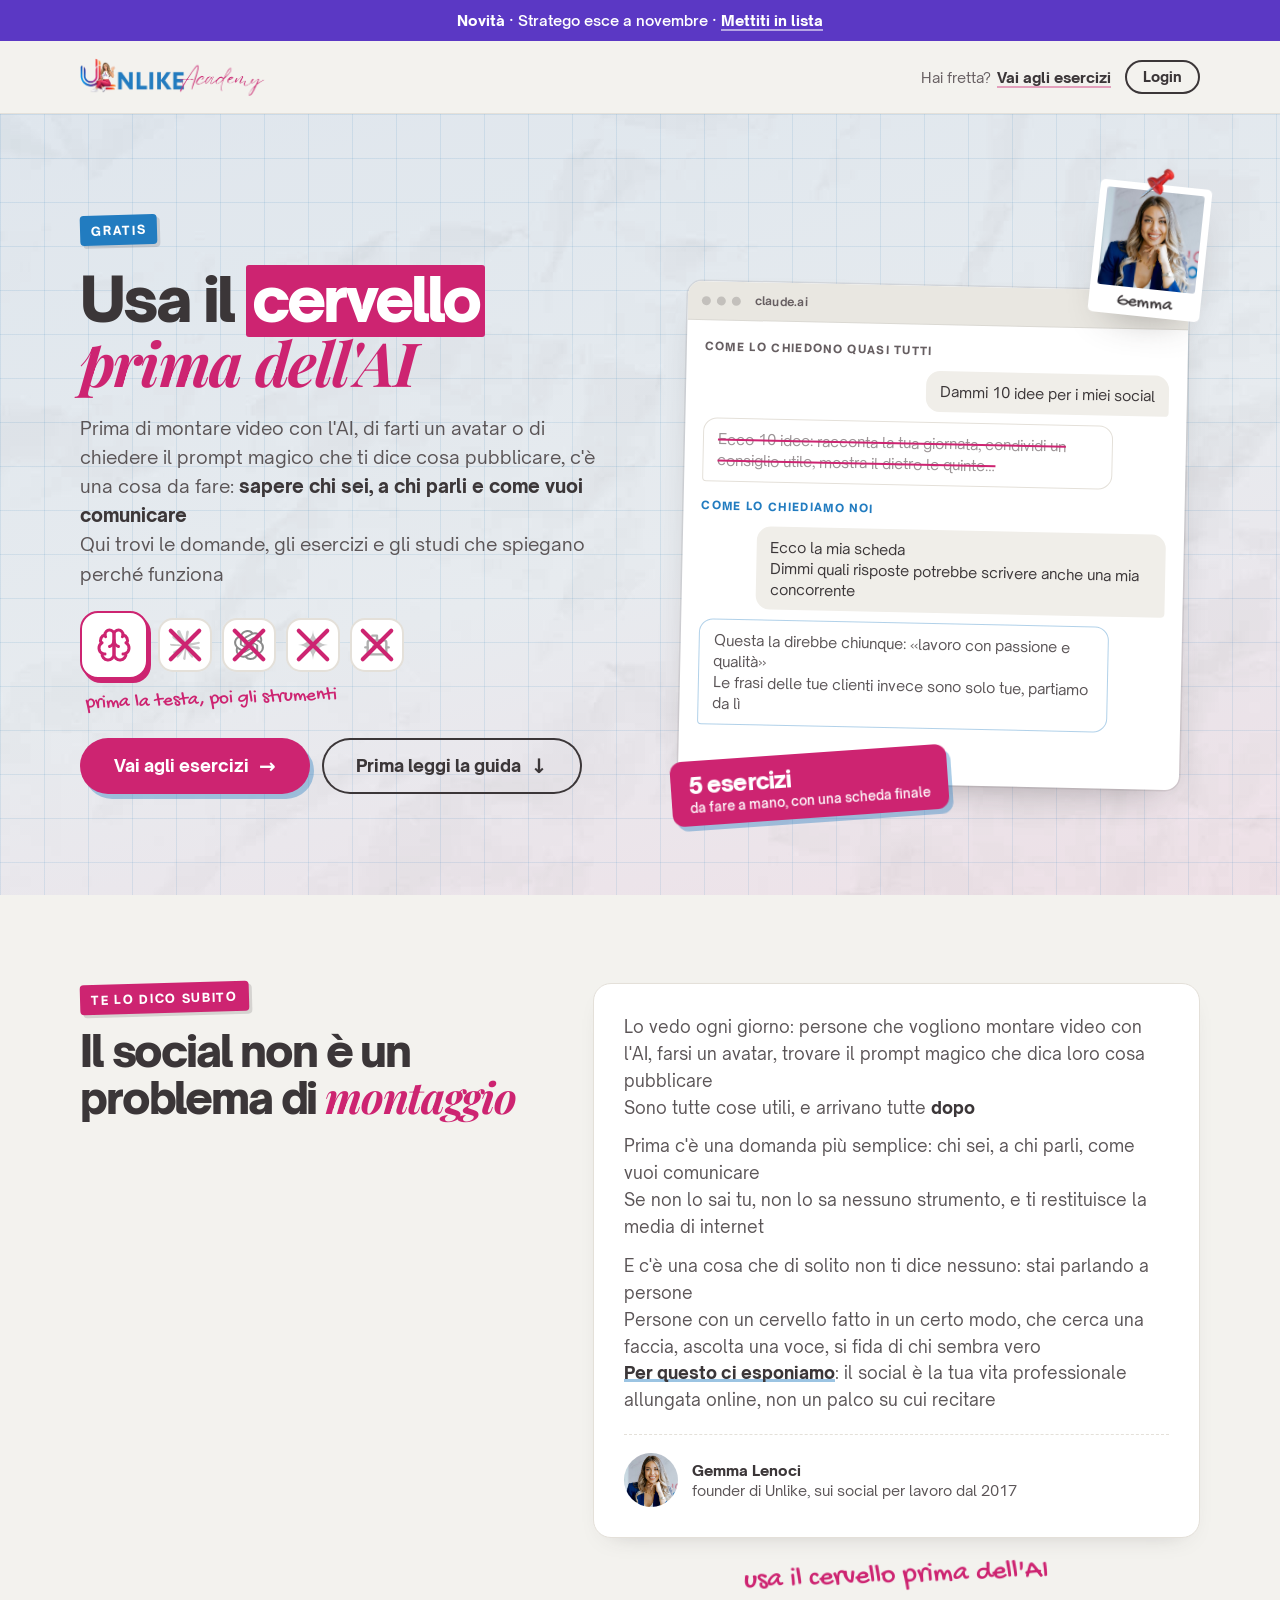
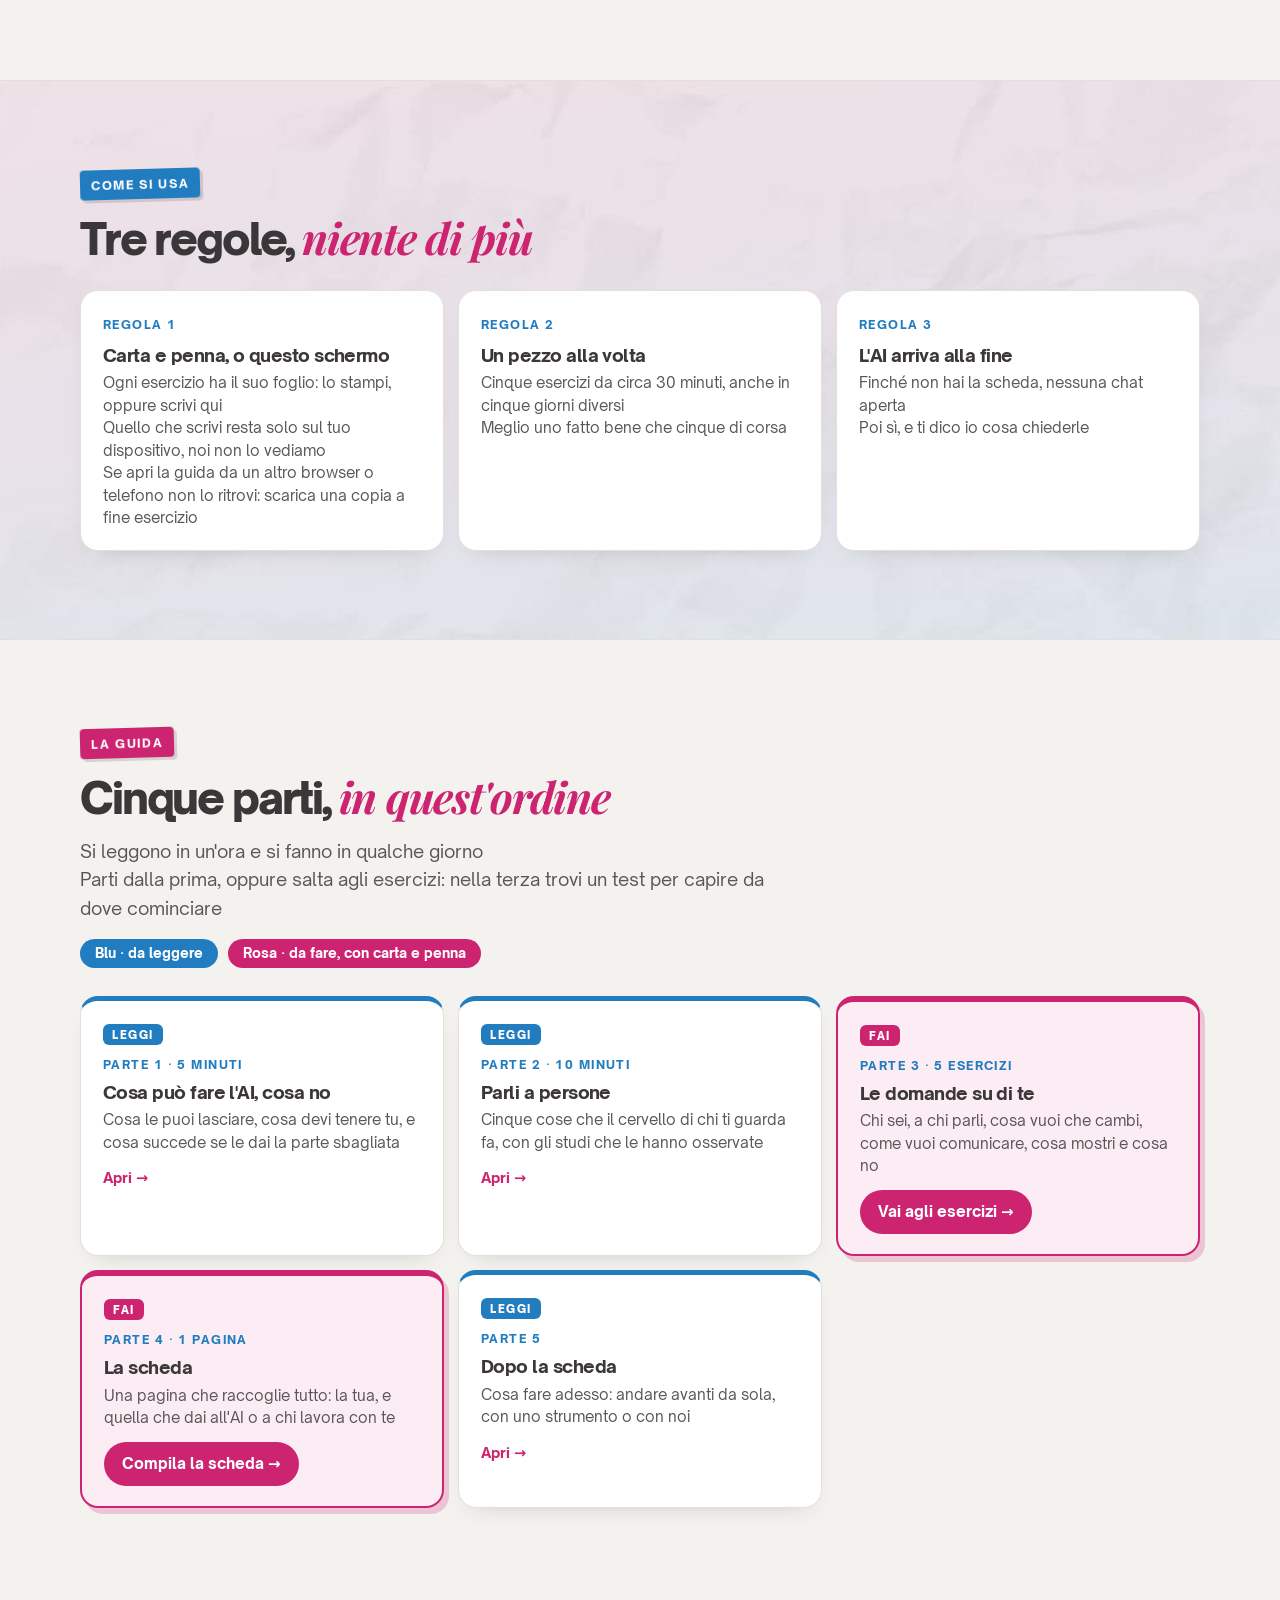
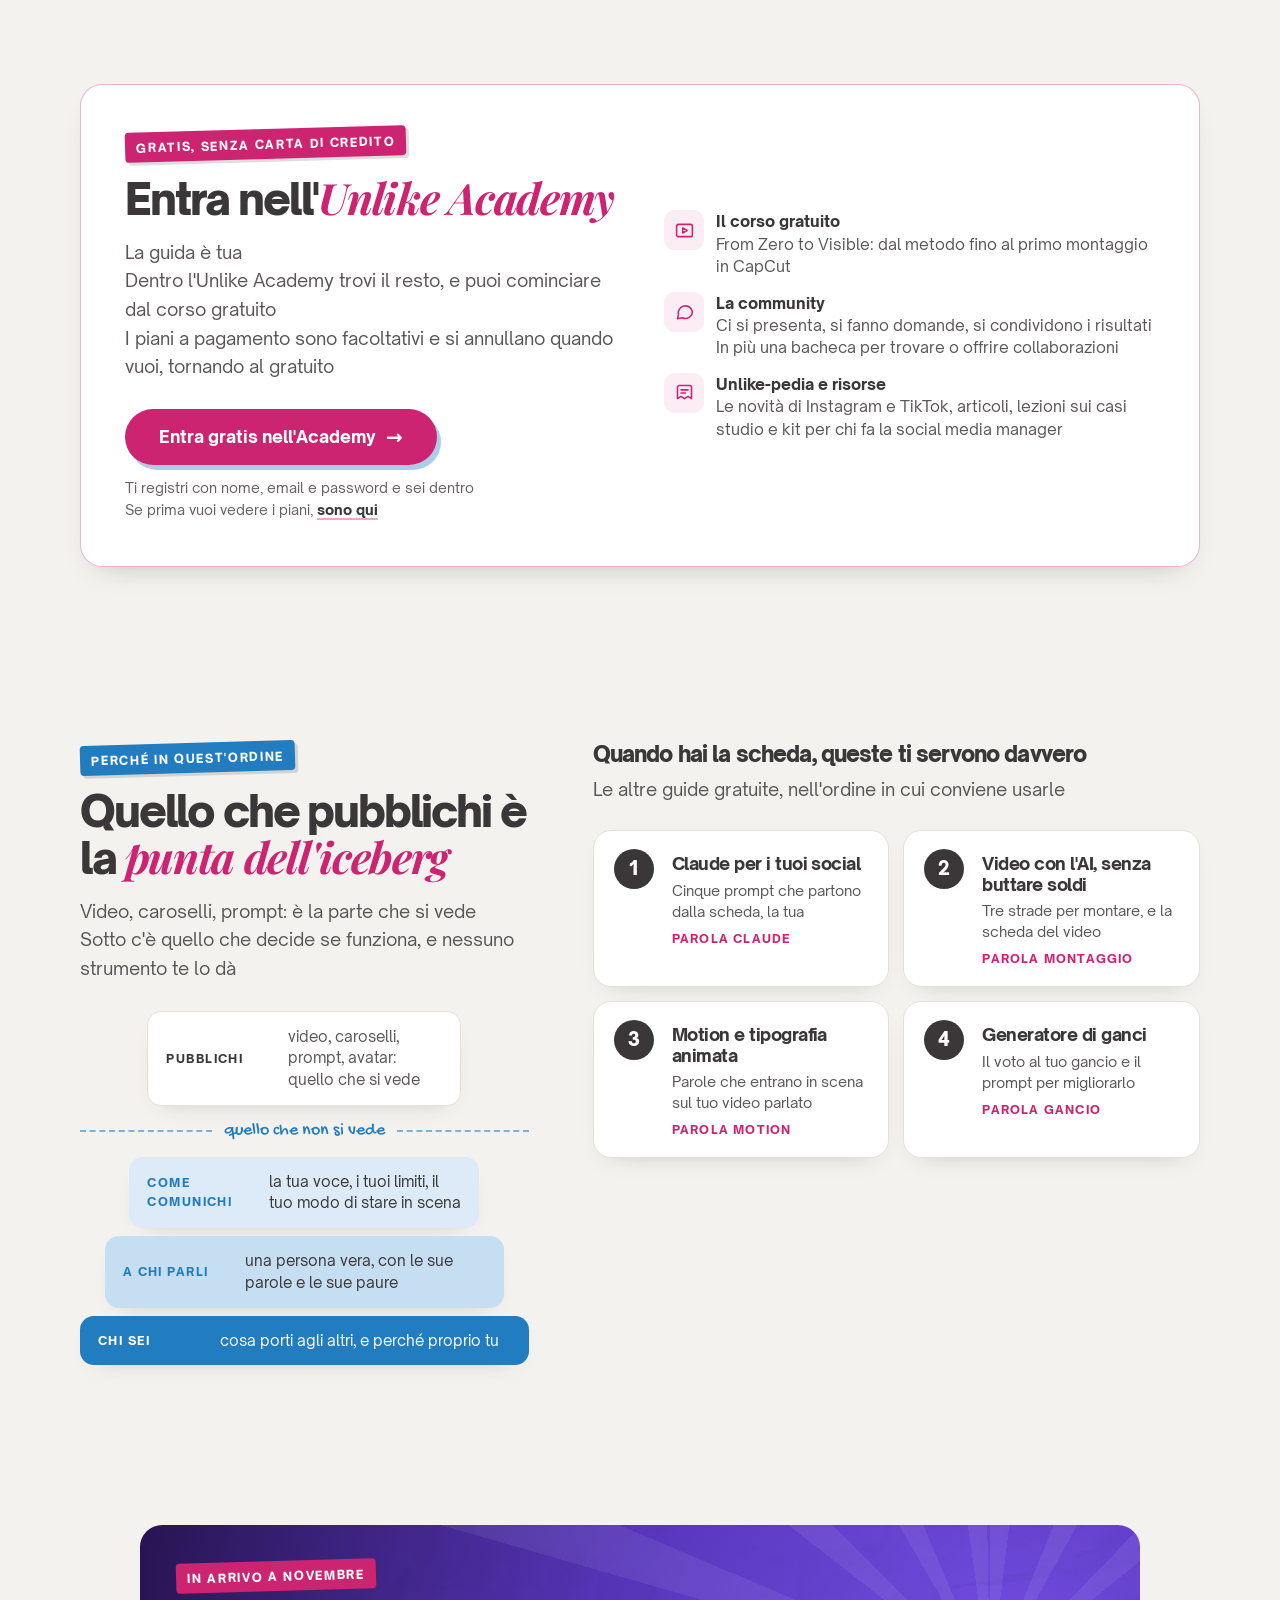
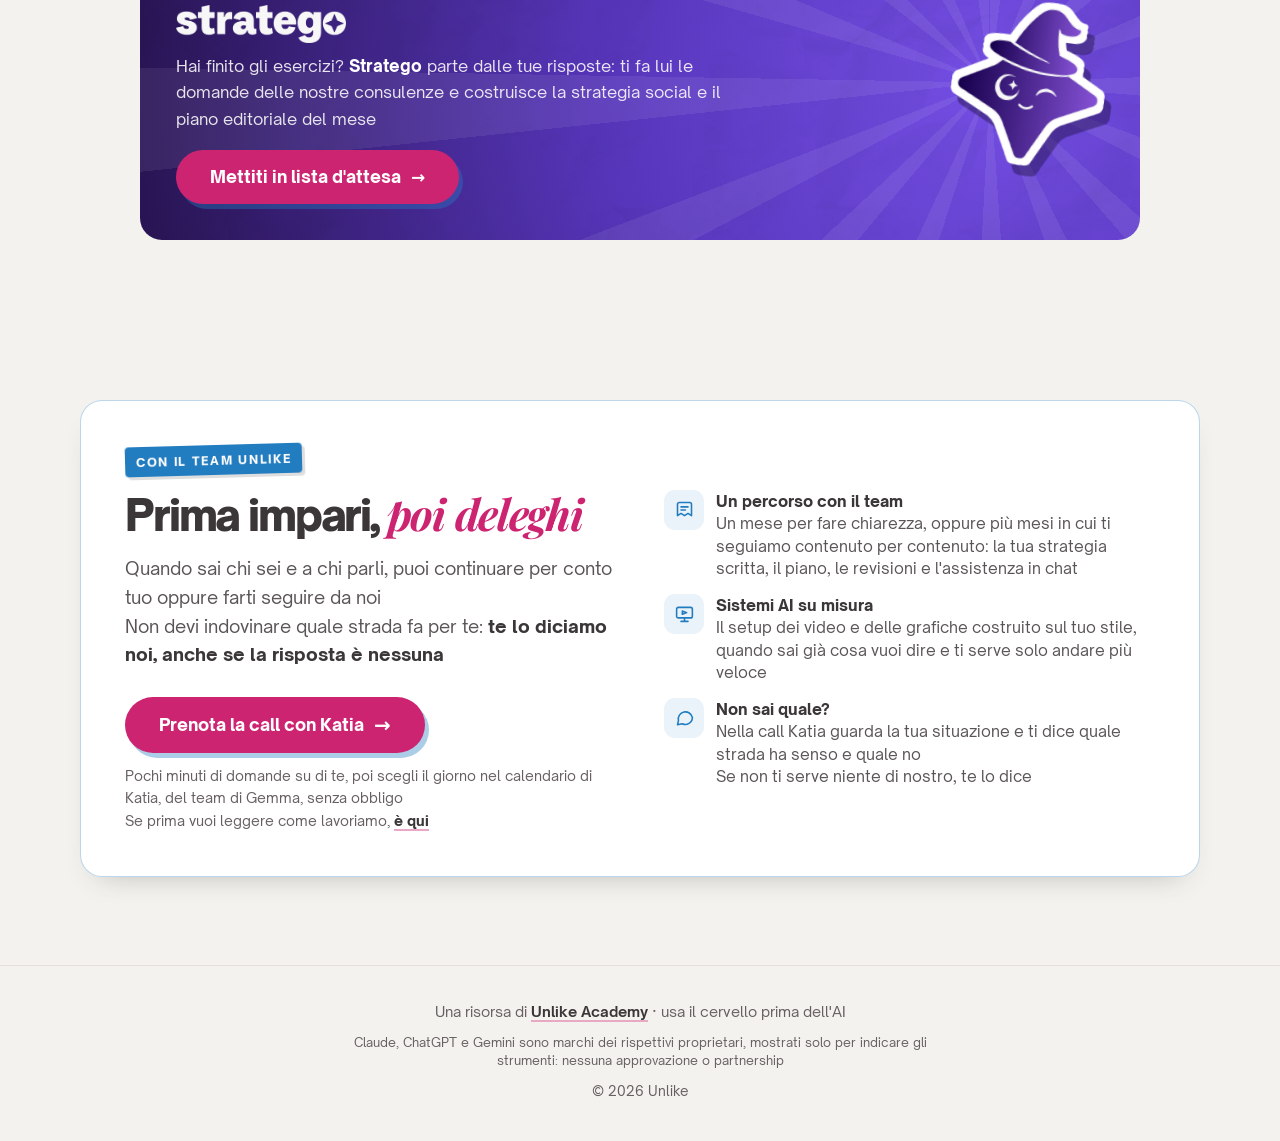
==== index.html @ 0f97f3ba "Avviso ben visibile: quello che scrivi resta solo sul dispositivo, scarica una copia a fine esercizi" ====
<!doctype html>
<html lang="it">
<head>
<meta charset="utf-8">
<meta name="viewport" content="width=device-width, initial-scale=1">
<title>Usa il cervello prima dell'AI · Unlike Academy</title>
<meta name="description" content="Prima di montare video con l'AI o chiedere un prompt magico, chiediti chi sei, a chi parli e come vuoi comunicare. Domande, esercizi e studi veri, gratis, da Gemma Lenoci e Unlike Academy">
<link rel="canonical" href="https://cervello.unlikeacademy.it/">
<meta property="og:title" content="Usa il cervello prima dell'AI">
<meta property="og:description" content="Cosa può fare l'AI e cosa no, perché parli a persone, cinque esercizi su di te e una scheda da dare a qualsiasi strumento">
<meta property="og:type" content="website">
<meta property="og:url" content="https://cervello.unlikeacademy.it/">
<meta property="og:image" content="https://cervello.unlikeacademy.it/assets/img/og-cervello.jpg">
<meta property="og:locale" content="it_IT">
<meta name="twitter:card" content="summary_large_image">
<link rel="icon" href="assets/logo/favicon.png">
<link rel="apple-touch-icon" href="assets/logo/apple-touch-icon.png">
<link rel="preload" href="assets/fonts/open-sauce-sans-900.woff2" as="font" type="font/woff2" crossorigin>
<link rel="stylesheet" href="assets/stile.css?v=2">
<link rel="stylesheet" href="assets/cervello.css?v=2">
</head>
<body>
<a class="vai-es" href="domande.html">Vai agli esercizi <span>&rarr;</span></a>
<a class="strip" href="#stratego"><b>Novità</b> · Stratego esce a novembre · <u>Mettiti in lista</u></a>

<header class="wrap hd">
  <img src="assets/logo/logo.webp" alt="Unlike Academy" width="768" height="158">
  <div class="dx"><a class="acc" href="domande.html"><span>Hai fretta?</span> <b>Vai agli esercizi</b></a><a class="login" href="https://club.unlikeacademy.it/sign_in" target="_blank" rel="noopener">Login</a></div>
</header>

<main>
<section class="hero">
  <div class="wrap due">
    <div>
      <span class="eyebrow">Gratis</span>
      <h1>Usa il <mark>cervello</mark> <em>prima dell'AI</em></h1>
      <p class="sub">Prima di montare video con l'AI, di farti un avatar o di chiedere il prompt magico che ti dice cosa pubblicare, c'è una cosa da fare: <b>sapere chi sei, a chi parli e come vuoi comunicare</b><br>Qui trovi le domande, gli esercizi e gli studi che spiegano perché funziona</p>
      <!-- kit --><div class="kit"><span class="kt grande"><svg class="ic" viewBox="0 0 24 24" fill="none" stroke="currentColor" stroke-width="2" stroke-linecap="round" stroke-linejoin="round" aria-hidden="true">
  <path d="M12 5a3 3 0 1 0-5.997.125 4 4 0 0 0-2.526 5.77 4 4 0 0 0 .556 6.588A4 4 0 1 0 12 18Z" />
  <path d="M12 5a3 3 0 1 1 5.997.125 4 4 0 0 1 2.526 5.77 4 4 0 0 1-.556 6.588A4 4 0 1 1 12 18Z" />
  <path d="M15 13a4.5 4.5 0 0 1-3-4 4.5 4.5 0 0 1-3 4" />
  <path d="M17.599 6.5a3 3 0 0 0 .399-1.375" />
  <path d="M6.003 5.125A3 3 0 0 0 6.401 6.5" />
  <path d="M3.477 10.896a4 4 0 0 1 .585-.396" />
  <path d="M19.938 10.5a4 4 0 0 1 .585.396" />
  <path d="M6 18a4 4 0 0 1-1.967-.516" />
  <path d="M19.967 17.484A4 4 0 0 1 18 18" />
</svg></span><span class="kt barrato"><img src="assets/loghi/claude.svg" alt="Claude" width="30" height="30"><svg class="x" viewBox="0 0 24 24" fill="none" stroke="currentColor" stroke-width="2.6" stroke-linecap="round" aria-hidden="true"><path d="M3 3L21 21M21 3L3 21"/></svg></span><span class="kt barrato"><img src="assets/loghi/chatgpt.svg" alt="ChatGPT" width="30" height="30"><svg class="x" viewBox="0 0 24 24" fill="none" stroke="currentColor" stroke-width="2.6" stroke-linecap="round" aria-hidden="true"><path d="M3 3L21 21M21 3L3 21"/></svg></span><span class="kt barrato"><img src="assets/loghi/gemini.svg" alt="Gemini" width="30" height="30"><svg class="x" viewBox="0 0 24 24" fill="none" stroke="currentColor" stroke-width="2.6" stroke-linecap="round" aria-hidden="true"><path d="M3 3L21 21M21 3L3 21"/></svg></span><span class="kt barrato"><svg class="ic" viewBox="0 0 24 24" fill="none" stroke="currentColor" stroke-width="2" stroke-linecap="round" stroke-linejoin="round" aria-hidden="true">
  <path d="M12 8V4H8" />
  <rect width="16" height="12" x="4" y="8" rx="2" />
  <path d="M2 14h2" />
  <path d="M20 14h2" />
  <path d="M15 13v2" />
  <path d="M9 13v2" />
</svg><svg class="x" viewBox="0 0 24 24" fill="none" stroke="currentColor" stroke-width="2.6" stroke-linecap="round" aria-hidden="true"><path d="M3 3L21 21M21 3L3 21"/></svg></span><span class="cap">prima la testa, poi gli strumenti</span></div><div class="btns">
        <a class="btn" href="domande.html">Vai agli esercizi <span class="ar">&rarr;</span></a>
        <a class="btn btn-linea" href="#parti">Prima leggi la guida <span class="ar">&darr;</span></a>
      </div>
    </div>
    <div class="visual">
      <figure class="polaroid"><img src="assets/img/gemma-polaroid.jpg" alt="Gemma Lenoci" width="390" height="520"><span>Gemma</span></figure>
      <div class="frame" aria-hidden="true">
        <div class="bar"><i></i><i></i><i></i><span>claude.ai</span></div>
        <div class="chat">
          <span class="lbl">Come lo chiedono quasi tutti</span>
          <div class="msg tu">Dammi 10 idee per i miei social</div>
          <div class="msg ai no">Ecco 10 idee: racconta la tua giornata, condividi un consiglio utile, mostra il dietro le quinte…</div>
          <span class="lbl si">Come lo chiediamo noi</span>
          <div class="msg tu">Ecco la mia scheda<br>Dimmi quali risposte potrebbe scrivere anche una mia concorrente</div>
          <div class="msg ai ok">Questa la direbbe chiunque: «lavoro con passione e qualità»<br>Le frasi delle tue clienti invece sono solo tue, partiamo da lì</div>
        </div>
      </div>
      <div class="sticker"><b>5 esercizi</b><small>da fare a mano, con una scheda finale</small></div>
    </div>
  </div>
</section>

<section class="sec">
  <div class="wrap split">
    <div class="sticky">
      <span class="eyebrow rosa">Te lo dico subito</span>
      <h2 class="sh">Il social non è un problema di <em>montaggio</em></h2>
    </div>
    <div>
      <div class="punto">
        <p>Lo vedo ogni giorno: persone che vogliono montare video con l'AI, farsi un avatar, trovare il prompt magico che dica loro cosa pubblicare<br>Sono tutte cose utili, e arrivano tutte <b>dopo</b></p>
        <p>Prima c'è una domanda più semplice: chi sei, a chi parli, come vuoi comunicare<br>Se non lo sai tu, non lo sa nessuno strumento, e ti restituisce la media di internet</p>
        <p>E c'è una cosa che di solito non ti dice nessuno: stai parlando a persone<br>Persone con un cervello fatto in un certo modo, che cerca una faccia, ascolta una voce, si fida di chi sembra vero<br><span class="s">Per questo ci esponiamo</span>: il social è la tua vita professionale allungata online, non un palco su cui recitare</p>
        <div class="firma"><img src="assets/img/gemma-polaroid.jpg" alt="" width="390" height="520"><span><b>Gemma Lenoci</b>founder di Unlike, sui social per lavoro dal 2017</span></div>
      </div>
      <p class="sotto"><span class="mano">usa il cervello prima dell'AI</span></p>
    </div>
  </div>
</section>

<section class="sec fascia">
  <div class="wrap">
    <span class="eyebrow">Come si usa</span>
    <h2 class="sh">Tre regole, <em>niente di più</em></h2>
    <div class="parts tre">
      <div class="part"><span class="no">Regola 1</span><h3>Carta e penna, o questo schermo</h3><p>Ogni esercizio ha il suo foglio: lo stampi, oppure scrivi qui<br>Quello che scrivi resta solo sul tuo dispositivo, noi non lo vediamo<br>Se apri la guida da un altro browser o telefono non lo ritrovi: scarica una copia a fine esercizio</p></div>
      <div class="part"><span class="no">Regola 2</span><h3>Un pezzo alla volta</h3><p>Cinque esercizi da circa 30 minuti, anche in cinque giorni diversi<br>Meglio uno fatto bene che cinque di corsa</p></div>
      <div class="part"><span class="no">Regola 3</span><h3>L'AI arriva alla fine</h3><p>Finché non hai la scheda, nessuna chat aperta<br>Poi sì, e ti dico io cosa chiederle</p></div>
    </div>
  </div>
</section>

<section class="sec" id="parti">
  <div class="wrap">
    <span class="eyebrow rosa">La guida</span>
    <h2 class="sh">Cinque parti, <em>in quest'ordine</em></h2>
    <p class="lead">Si leggono in un'ora e si fanno in qualche giorno<br>Parti dalla prima, oppure salta agli esercizi: nella terza trovi un test per capire da dove cominciare</p>
    <p class="legenda"><span class="lg leggi">Blu · da leggere</span><span class="lg fai">Rosa · da fare, con carta e penna</span></p>
    <div class="parts tre">
      <a class="part leggi" href="ai.html" style="text-decoration:none"><span class="tipo leggi">Leggi</span><span class="no">Parte 1 · 5 minuti</span><h3>Cosa può fare l'AI, cosa no</h3><p>Cosa le puoi lasciare, cosa devi tenere tu, e cosa succede se le dai la parte sbagliata</p><span class="vai">Apri &rarr;</span></a>
      <a class="part leggi" href="persone.html" style="text-decoration:none"><span class="tipo leggi">Leggi</span><span class="no">Parte 2 · 10 minuti</span><h3>Parli a persone</h3><p>Cinque cose che il cervello di chi ti guarda fa, con gli studi che le hanno osservate</p><span class="vai">Apri &rarr;</span></a>
      <a class="part fai" href="domande.html" style="text-decoration:none"><span class="tipo fai">Fai</span><span class="no">Parte 3 · 5 esercizi</span><h3>Le domande su di te</h3><p>Chi sei, a chi parli, cosa vuoi che cambi, come vuoi comunicare, cosa mostri e cosa no</p><span class="vai">Vai agli esercizi &rarr;</span></a>
      <a class="part fai" href="scheda.html" style="text-decoration:none"><span class="tipo fai">Fai</span><span class="no">Parte 4 · 1 pagina</span><h3>La scheda</h3><p>Una pagina che raccoglie tutto: la tua, e quella che dai all'AI o a chi lavora con te</p><span class="vai">Compila la scheda &rarr;</span></a>
      <a class="part leggi" href="dopo.html" style="text-decoration:none"><span class="tipo leggi">Leggi</span><span class="no">Parte 5</span><h3>Dopo la scheda</h3><p>Cosa fare adesso: andare avanti da sola, con uno strumento o con noi</p><span class="vai">Apri &rarr;</span></a>
    </div>
  </div>
</section>

<section class="sec team academy">
  <div class="wrap">
    <div class="box">
      <div>
        <span class="eyebrow rosa">Gratis, senza carta di credito</span>
        <h2 class="sh">Entra nell'<em>Unlike Academy</em></h2>
        <p class="lead">La guida è tua<br>Dentro l'Unlike Academy trovi il resto, e puoi cominciare dal corso gratuito<br>I piani a pagamento sono facoltativi e si annullano quando vuoi, tornando al gratuito</p>
        <div class="btns"><a class="btn" href="https://entra.unlikeacademy.it/?utm_source=cervello&amp;utm_medium=home-academy&amp;utm_campaign=cervello" target="_blank" rel="noopener">Entra gratis nell'Academy <span class="ar">&rarr;</span></a></div>
        <p class="micro">Ti registri con nome, email e password e sei dentro<br>Se prima vuoi vedere i piani, <a href="https://academy.unlikeacademy.it/?utm_source=cervello&amp;utm_medium=home-academy&amp;utm_campaign=cervello" target="_blank" rel="noopener">sono qui</a></p>
      </div>
      <ul>
        <li><span class="ic"><svg viewBox="0 0 24 24"><rect x="3" y="5" width="18" height="14" rx="2"/><path d="M10 9.2l5 2.8-5 2.8z"/></svg></span><span><b>Il corso gratuito</b>From Zero to Visible: dal metodo fino al primo montaggio in CapCut</span></li>
        <li><span class="ic"><svg viewBox="0 0 24 24"><path d="M21 12a8 8 0 0 1-11.6 7.1L4 20.2l1.1-4.7A8 8 0 1 1 21 12z"/></svg></span><span><b>La community</b>Ci si presenta, si fanno domande, si condividono i risultati<br>In più una bacheca per trovare o offrire collaborazioni</span></li>
        <li><span class="ic"><svg viewBox="0 0 24 24"><path d="M4 19V6a2 2 0 0 1 2-2h12a2 2 0 0 1 2 2v13l-4-2.5L12 19l-4-2.5z"/><path d="M8 9h8M8 12.5h5"/></svg></span><span><b>Unlike-pedia e risorse</b>Le novità di Instagram e TikTok, articoli, lezioni sui casi studio e kit per chi fa la social media manager</span></li>
      </ul>
    </div>
  </div>
</section>


<section class="sec">
  <div class="wrap split">
    <div class="sticky">
      <span class="eyebrow">Perché in quest'ordine</span>
      <h2 class="sh">Quello che pubblichi è la <em>punta dell'iceberg</em></h2>
      <p class="lead">Video, caroselli, prompt: è la parte che si vede<br>Sotto c'è quello che decide se funziona, e nessuno strumento te lo dà</p>
      <ol class="iceberg">
        <li class="punta"><b>Pubblichi</b><span>video, caroselli, prompt, avatar: quello che si vede</span></li>
        <li class="acqua"><span>quello che non si vede</span></li>
        <li class="sotto1"><b>Come comunichi</b><span>la tua voce, i tuoi limiti, il tuo modo di stare in scena</span></li>
        <li class="sotto2"><b>A chi parli</b><span>una persona vera, con le sue parole e le sue paure</span></li>
        <li class="sotto3"><b>Chi sei</b><span>cosa porti agli altri, e perché proprio tu</span></li>
      </ol>
    </div>
    <div>
      <h3 class="sm" style="font-weight:900;font-size:1.35rem;letter-spacing:-.04em">Quando hai la scheda, queste ti servono davvero</h3>
      <p class="lead" style="margin-top:10px">Le altre guide gratuite, nell'ordine in cui conviene usarle</p>
      <ol class="guide">
        <li><a href="https://aigratis.unlikeacademy.it/?utm_source=cervello&amp;utm_medium=iceberg&amp;utm_campaign=cervello" target="_blank" rel="noopener"><span class="t"><b>Claude per i tuoi social</b><span>Cinque prompt che partono dalla scheda, la tua</span><small>parola CLAUDE</small></span></a></li>
        <li><a href="https://montaggio.unlikeacademy.it/?utm_source=cervello&amp;utm_medium=iceberg&amp;utm_campaign=cervello" target="_blank" rel="noopener"><span class="t"><b>Video con l'AI, senza buttare soldi</b><span>Tre strade per montare, e la scheda del video</span><small>parola MONTAGGIO</small></span></a></li>
        <li><a href="https://motion.unlikeacademy.it/?utm_source=cervello&amp;utm_medium=iceberg&amp;utm_campaign=cervello" target="_blank" rel="noopener"><span class="t"><b>Motion e tipografia animata</b><span>Parole che entrano in scena sul tuo video parlato</span><small>parola MOTION</small></span></a></li>
        <li><a href="https://ganci.unlikeacademy.it/?utm_source=cervello&amp;utm_medium=iceberg&amp;utm_campaign=cervello" target="_blank" rel="noopener"><span class="t"><b>Generatore di ganci</b><span>Il voto al tuo gancio e il prompt per migliorarlo</span><small>parola GANCIO</small></span></a></li>
      </ol>
    </div>
  </div>
</section>

<section id="stratego" class="int-sec"><div class="wrap stretta">
  <div class="stbanner">
    <div>
      <span class="eyebrow">In arrivo a novembre</span>
      <img class="wm" src="assets/stratego/stratego-wordmark-bianco.png" alt="Stratego" width="800" height="179">
      <p>Hai finito gli esercizi? <b>Stratego</b> parte dalle tue risposte: ti fa lui le domande delle nostre consulenze e costruisce la strategia social e il piano editoriale del mese</p>
      <a class="btn" href="https://stratego.social/?utm_source=cervello&amp;utm_medium=home&amp;utm_campaign=cervello" target="_blank" rel="noopener">Mettiti in lista d'attesa <span>&rarr;</span></a>
    </div>
    <img class="mago" src="assets/stratego/mascotte.png" alt="" width="390" height="420" loading="lazy">
  </div>
</div></section>

<section class="sec team">
  <div class="wrap">
    <div class="box">
      <div>
        <span class="eyebrow">Con il team Unlike</span>
        <h2 class="sh">Prima impari, <em>poi deleghi</em></h2>
        <p class="lead">Quando sai chi sei e a chi parli, puoi continuare per conto tuo oppure farti seguire da noi<br>Non devi indovinare quale strada fa per te: <b>te lo diciamo noi, anche se la risposta è nessuna</b></p>
        <div class="btns"><a class="btn" href="https://mentoring.unlikeacademy.it/?utm_source=cervello&amp;utm_medium=home-prenota&amp;utm_campaign=cervello#prenota" target="_blank" rel="noopener">Prenota la call con Katia <span class="ar">&rarr;</span></a></div>
        <p class="micro">Pochi minuti di domande su di te, poi scegli il giorno nel calendario di Katia, del team di Gemma, senza obbligo<br>Se prima vuoi leggere come lavoriamo, <a href="https://mentoring.unlikeacademy.it/?utm_source=cervello&amp;utm_medium=home&amp;utm_campaign=cervello" target="_blank" rel="noopener">è qui</a></p>
      </div>
      <ul>
        <li><span class="ic"><svg viewBox="0 0 24 24"><path d="M4 19V6a2 2 0 0 1 2-2h12a2 2 0 0 1 2 2v13l-4-2.5L12 19l-4-2.5z"/><path d="M8 9h8M8 12.5h5"/></svg></span><span><b>Un percorso con il team</b>Un mese per fare chiarezza, oppure più mesi in cui ti seguiamo contenuto per contenuto: la tua strategia scritta, il piano, le revisioni e l'assistenza in chat</span></li>
        <li><span class="ic"><svg viewBox="0 0 24 24"><rect x="3" y="5" width="18" height="12" rx="2"/><path d="M8 21h8M12 17v4M9.5 9.2l5 1.8-5 1.8z"/></svg></span><span><b>Sistemi AI su misura</b>Il setup dei video e delle grafiche costruito sul tuo stile, quando sai già cosa vuoi dire e ti serve solo andare più veloce</span></li>
        <li><span class="ic"><svg viewBox="0 0 24 24"><path d="M21 12a8 8 0 0 1-11.6 7.1L4 20.2l1.1-4.7A8 8 0 1 1 21 12z"/></svg></span><span><b>Non sai quale?</b>Nella call Katia guarda la tua situazione e ti dice quale strada ha senso e quale no<br>Se non ti serve niente di nostro, te lo dice</span></li>
      </ul>
    </div>
  </div>
</section>

</main>

<footer><div class="wrap">
  <p>Una risorsa di <a href="https://entra.unlikeacademy.it/?utm_source=cervello&amp;utm_medium=footer&amp;utm_campaign=cervello">Unlike Academy</a> · usa il cervello prima dell'AI</p>
  <p class="marchi">Claude, ChatGPT e Gemini sono marchi dei rispettivi proprietari, mostrati solo per indicare gli strumenti: nessuna approvazione o partnership</p><p>© 2026 Unlike</p>
</div></footer>

<script src="assets/pagina.js?v=2"></script>
</body>
</html>
---- assets/stile.css ----
/* montaggio.unlikeacademy.it · sistema visivo Unlike (ottobre 2026), stessa base di aigratis */
@font-face{font-family:'Open Sauce Sans';src:url(fonts/open-sauce-sans-400.woff2) format('woff2');font-weight:400;font-display:swap}
@font-face{font-family:'Open Sauce Sans';src:url(fonts/open-sauce-sans-600.woff2) format('woff2');font-weight:600;font-display:swap}
@font-face{font-family:'Open Sauce Sans';src:url(fonts/open-sauce-sans-700.woff2) format('woff2');font-weight:700;font-display:swap}
@font-face{font-family:'Open Sauce Sans';src:url(fonts/open-sauce-sans-800.woff2) format('woff2');font-weight:800;font-display:swap}
@font-face{font-family:'Open Sauce Sans';src:url(fonts/open-sauce-sans-900.woff2) format('woff2');font-weight:900;font-display:swap}
@font-face{font-family:'Playfair Display';src:url(fonts/playfair-display-italic-base.woff2) format('woff2');font-weight:400 900;font-style:italic;font-display:swap}
@font-face{font-family:'Gochi Hand';src:url(fonts/gochi-hand-400.woff2) format('woff2');font-weight:400;font-display:swap}

:root{
  --fucsia:#CD2471;--blu:#227CC0;--viola:#5B38C4;--viola-scuro:#2A1557;
  --ink:#3B3638;--body:#5A5456;--gray:#665E61;--line:#E4E0D9;--carta:#F3F2EE;--rosa-bg:#FCEDF4;--azzurro:#EBF3FA;
  --serif:'Playfair Display',Georgia,serif;--mano:'Gochi Hand',cursive;
  --mono:ui-monospace,SFMono-Regular,Menlo,Consolas,monospace;
  --ombra:0 18px 38px -20px rgba(59,54,56,.42);
  --ombra-card:0 10px 24px -18px rgba(59,54,56,.35)
}
*{margin:0;padding:0;box-sizing:border-box}
html{-webkit-text-size-adjust:100%;scroll-behavior:smooth}
body{font-family:'Open Sauce Sans',system-ui,sans-serif;color:var(--body);background:var(--carta);line-height:1.6;-webkit-font-smoothing:antialiased;overflow-x:hidden}
img{max-width:100%;height:auto;display:block}
a{color:inherit}
b,strong{color:var(--ink);font-weight:800}
.wrap{width:min(1120px,92vw);margin-inline:auto}
.wrap.stretta{width:min(1000px,92vw)}
h1,h2,h3{color:var(--ink);letter-spacing:-.045em;line-height:1.04}
h1,h2{isolation:isolate}
h1 em,h2 em{font-family:var(--serif);font-style:italic;font-weight:700;letter-spacing:-.03em;color:var(--fucsia)}
mark{position:relative;background:none;color:#fff;padding:0 .1em;white-space:nowrap}
mark::before{content:'';position:absolute;inset:.06em 0 -.02em;background:var(--fucsia);border-radius:.05em;z-index:-1}
mark.blu::before{background:var(--blu)}
.k{color:var(--fucsia);font-weight:800}
.s{color:var(--ink);font-weight:800;background:linear-gradient(transparent 82%,rgba(34,124,192,.45) 82%,rgba(34,124,192,.45) 94%,transparent 94%)}
.nw{white-space:nowrap}
code{font-family:var(--mono);font-size:.9em;background:#fff;border:1.5px solid var(--line);border-radius:6px;padding:1px 6px;color:var(--ink);word-break:break-word}

/* etichette e bottoni */
.eyebrow,.kicker{display:inline-block;font-weight:800;font-size:12px;line-height:1.25;letter-spacing:.14em;text-transform:uppercase;color:#fff;background:var(--blu);padding:8px 11px 7px;border-radius:4px;rotate:-1.6deg;box-shadow:3px 3px 0 rgba(59,54,56,.16)}
.eyebrow.rosa,.kicker{background:var(--fucsia)}
.btn{display:inline-flex;align-items:center;justify-content:center;gap:10px;font-family:inherit;font-weight:800;font-size:17px;line-height:1.1;text-decoration:none;border:0;border-radius:100px;padding:18px 34px;cursor:pointer;transition:transform .2s,box-shadow .2s;text-align:center;background:var(--fucsia);color:#fff;box-shadow:4px 5px 0 rgba(34,124,192,.38)}
.btn:hover{transform:translate(-1px,-2px);box-shadow:5px 7px 0 rgba(34,124,192,.38)}
.btn:focus-visible,a:focus-visible,summary:focus-visible,button:focus-visible,input:focus-visible{outline:3px solid var(--blu);outline-offset:3px}
.btn-linea{background:transparent;color:var(--ink);box-shadow:inset 0 0 0 2px var(--ink)}
.btn-linea:hover{box-shadow:inset 0 0 0 2px var(--ink)}
.btn .ar{font-size:20px;line-height:1;transition:transform .2s}
.btn:hover .ar{transform:translateX(3px)}
.btns{display:flex;flex-wrap:wrap;gap:12px;margin-top:28px}

/* striscia Stratego e testata */
.strip{display:block;background:var(--viola);color:#fff;text-decoration:none;font-size:14.5px;font-weight:600;text-align:center;padding:9px 16px}
.strip b{color:#fff;font-weight:800}
.strip u{text-decoration:none;border-bottom:2px solid rgba(255,255,255,.55);font-weight:800;white-space:nowrap}
.strip:hover u{border-bottom-color:#fff}
.hd{display:flex;align-items:center;justify-content:space-between;gap:16px;height:72px}
.hd img{height:38px;width:auto}
.hd .acc{font-size:14.5px;color:var(--gray);text-decoration:none;white-space:nowrap}
.hd .acc b{color:var(--ink);font-weight:800;border-bottom:2px solid rgba(205,36,113,.4);margin-left:2px}
.hd .acc:hover b{border-bottom-color:var(--fucsia)}

/* apertura */
.hero{background:url(texture/grana-leggera.jpg) center/cover,linear-gradient(rgba(34,124,192,.11) 1px,transparent 1px) 0 0/44px 44px,linear-gradient(90deg,rgba(34,124,192,.11) 1px,transparent 1px) 0 0/44px 44px,linear-gradient(165deg,#EBF3FA 0%,#F4F8FC 55%,#FCEDF4 100%);background-blend-mode:multiply,normal,normal,normal;border-top:1px solid var(--line)}
.hero .wrap.due{display:grid;grid-template-columns:1.02fr .98fr;gap:clamp(32px,5vw,64px);align-items:center;padding-block:clamp(40px,6vw,76px)}
.hero h1{font-weight:900;font-size:clamp(2.2rem,5.1vw,3.8rem);line-height:1.04;letter-spacing:-.05em;margin-top:22px}
.hero .sub{font-size:clamp(1.02rem,1.5vw,1.14rem);margin-top:18px;max-width:31em}
.hero.int{padding:clamp(40px,6vw,72px) 0 clamp(40px,5vw,60px)}
.hero.int h1{font-size:clamp(2.1rem,5vw,3.5rem);max-width:16em}
.lead{font-size:clamp(1.02rem,1.5vw,1.12rem);margin-top:16px;max-width:40em}
.lead+.lead{margin-top:12px}
.meta{display:flex;flex-wrap:wrap;gap:8px;margin-top:20px}
.meta span{font-size:13.5px;font-weight:700;color:var(--ink);background:#fff;border:1.5px solid var(--line);border-radius:100px;padding:6px 13px}
.meta span i{font-style:normal;color:var(--gray);font-weight:600;margin-right:4px}

.visual{position:relative;padding:96px 16px 34px 0}
.frame{border-radius:14px;overflow:hidden;background:#fff;box-shadow:var(--ombra),0 0 0 1.5px rgba(59,54,56,.1);rotate:1.2deg}
.bar{display:flex;gap:6px;align-items:center;padding:10px 14px;background:#E9E7E1;border-bottom:1px solid rgba(59,54,56,.08)}
.bar i{width:9px;height:9px;border-radius:50%;background:rgba(59,54,56,.22);display:block}
.bar span{margin-left:8px;font-size:11.5px;font-weight:700;color:var(--gray);letter-spacing:.02em}
.chat{padding:18px 18px 56px;display:grid;gap:10px}
.chat .lbl{justify-self:start;font-size:11px;font-weight:800;letter-spacing:.12em;text-transform:uppercase;color:var(--gray)}
.chat .lbl.si{color:var(--blu);margin-top:6px}
.msg{max-width:88%;font-size:14.5px;line-height:1.45;padding:10px 14px;border-radius:14px}
.msg.tu{justify-self:end;background:#F0EEE9;color:var(--ink);border-bottom-right-radius:4px}
.msg.ai{justify-self:start;background:#fff;border:1.5px solid var(--line);color:var(--body);border-bottom-left-radius:4px}
.msg.no{color:#9A9395;text-decoration:line-through;text-decoration-color:var(--fucsia);text-decoration-thickness:2px}
.msg.ok{border-color:rgba(34,124,192,.35)}
.polaroid{position:absolute;right:-6px;top:-6px;width:112px;background:#fff;padding:7px 7px 28px;border-radius:5px;rotate:6deg;box-shadow:var(--ombra);z-index:2}
.polaroid img{aspect-ratio:1/1;object-fit:cover;object-position:50% 12%;border-radius:3px}
.polaroid span{position:absolute;left:0;right:0;bottom:4px;text-align:center;font-family:var(--mano);font-size:1.1rem;color:var(--ink);line-height:1}
.polaroid::before{content:'';position:absolute;top:-17px;left:50%;width:34px;height:34px;margin-left:-17px;background:url(deco/puntina.png) center/contain no-repeat}
.sticker{position:absolute;left:-12px;bottom:0;z-index:2;background:var(--fucsia);color:#fff;border-radius:12px;padding:12px 18px 11px;rotate:-4deg;box-shadow:4px 5px 0 rgba(34,124,192,.38);line-height:1.15}
.sticker b{display:block;color:#fff;font-weight:900;font-size:1.4rem;letter-spacing:-.04em}
.sticker small{display:block;font-weight:600;font-size:.8rem;opacity:.95;margin-top:2px}

/* sezioni */
.sec{padding:clamp(52px,7vw,88px) 0}
.sec.zero-top{padding-top:0}
.sh{font-weight:900;font-size:clamp(1.75rem,3.8vw,2.7rem);letter-spacing:-.05em;line-height:1.04;margin-top:16px}
.sh:first-child{margin-top:0}
.sec h2.sm{font-size:clamp(1.55rem,3.2vw,2.2rem)}
.split{display:grid;grid-template-columns:.85fr 1.15fr;gap:clamp(28px,5vw,64px);align-items:start}
.split .sticky{position:sticky;top:24px}
.mano{font-family:var(--mano);font-weight:400;color:var(--fucsia);font-size:clamp(1.35rem,2.6vw,1.75rem);line-height:1.15;letter-spacing:0;rotate:-2deg;display:inline-block}
.mano.blu{color:var(--blu)}

/* la cosa scomoda */
.punto{background:#fff;border:1.5px solid var(--line);border-radius:18px;padding:clamp(22px,3vw,30px);box-shadow:var(--ombra-card)}
.punto p{font-size:1.05rem}
.punto p+p{margin-top:12px}
.punto .firma{display:flex;gap:14px;align-items:center;margin-top:20px;padding-top:18px;border-top:1.5px dashed var(--line)}
.punto .firma img{width:54px;height:54px;border-radius:50%;object-fit:cover;object-position:50% 12%;flex:none}
.punto .firma span{font-size:14.5px;line-height:1.4}
.punto .firma span b{display:block}
.sotto{margin-top:22px;text-align:center}

/* le tre strade */
.fascia{background:url(texture/grana-leggera.jpg) center/cover,linear-gradient(172deg,#FCEDF4 0%,#F5EEF6 50%,#EBF3FA 100%);background-blend-mode:multiply,normal;border-block:1px solid var(--line)}
.strade{list-style:none;display:grid;grid-template-columns:repeat(3,1fr);gap:16px;margin-top:32px}
.strada{background:#fff;border:1.5px solid var(--line);border-radius:18px;padding:22px 22px 20px;box-shadow:var(--ombra-card);display:flex;flex-direction:column}
.strada .top{display:flex;align-items:center;gap:12px}
.strada .n{flex:none;width:42px;height:42px;border-radius:50%;background:var(--blu);color:#fff;font-weight:900;font-size:1.2rem;display:flex;align-items:center;justify-content:center;box-shadow:3px 4px 0 rgba(205,36,113,.28)}
.strada:nth-child(2) .n{background:var(--fucsia);box-shadow:3px 4px 0 rgba(34,124,192,.3)}
.strada:nth-child(3) .n{background:var(--ink)}
.strada .chi{font-size:12px;font-weight:800;letter-spacing:.12em;text-transform:uppercase;color:var(--gray);line-height:1.3}
.strada .tag{align-self:flex-start;margin-top:14px;font-size:12px;font-weight:800;letter-spacing:.06em;color:#fff;background:var(--fucsia);border-radius:100px;padding:5px 11px 4px;line-height:1.3}
.strada .tag.blu{background:var(--blu)}
.strada .tag.scuro{background:var(--ink)}
.strada h3{font-weight:900;font-size:1.32rem;letter-spacing:-.04em;margin-top:12px;line-height:1.12}
.strada>p{font-size:15.5px;margin-top:8px;line-height:1.5}
.strada dl{margin-top:14px;padding-top:12px;border-top:1.5px dashed var(--line);display:grid;gap:8px}
.strada dt{font-size:11.5px;font-weight:800;letter-spacing:.12em;text-transform:uppercase;color:var(--blu)}
.strada dt.no{color:var(--fucsia)}
.strada dd{font-size:14.5px;line-height:1.45;margin-top:-4px}
.strada a.go{margin-top:auto;padding-top:16px;font-size:15px;font-weight:800;color:var(--fucsia);text-decoration:none}
.strada a.go:hover{text-decoration:underline;text-underline-offset:3px}
.regola{margin-top:22px;background:#fff;border:2px dashed rgba(59,54,56,.22);border-radius:18px;padding:clamp(20px,3vw,28px);display:grid;grid-template-columns:auto 1fr;gap:clamp(18px,3vw,36px);align-items:start}
.regola h3{font-weight:900;font-size:1.25rem;letter-spacing:-.04em;max-width:9em}
.regola ul{list-style:none;display:grid;gap:10px}
.regola li{font-size:15.5px;line-height:1.45;padding-left:22px;position:relative}
.regola li::before{content:'';position:absolute;left:0;top:7px;width:10px;height:10px;border-radius:3px;background:var(--fucsia);rotate:45deg}
.regola li b{color:var(--ink)}
.regola .piede{grid-column:1/-1;font-size:15px;padding-top:12px;border-top:1.5px dashed var(--line)}
.regola .piede a{color:var(--ink);font-weight:800;text-decoration:none;border-bottom:2px solid rgba(205,36,113,.4)}

/* la scheda del video */
.scheda{display:grid;grid-template-columns:1fr 1fr;gap:clamp(24px,4vw,48px);align-items:start;margin-top:32px}
.righe{list-style:none;display:grid;gap:12px}
.righe li{background:#fff;border:1.5px solid var(--line);border-radius:16px;padding:16px 18px;box-shadow:var(--ombra-card);display:grid;grid-template-columns:40px 1fr;gap:14px;align-items:start}
.righe .n{width:40px;height:40px;border-radius:12px;background:var(--azzurro);color:var(--blu);font-weight:900;font-size:1.1rem;display:flex;align-items:center;justify-content:center}
.righe h3{font-weight:800;font-size:1.08rem;letter-spacing:-.03em;line-height:1.2}
.righe p{font-size:14.5px;line-height:1.45;margin-top:4px}
.prima-dopo{background:#fff;border:1.5px solid var(--line);border-radius:18px;padding:20px 22px;box-shadow:var(--ombra-card)}
.prima-dopo .lbl{font-size:11px;font-weight:800;letter-spacing:.12em;text-transform:uppercase;color:var(--gray)}
.prima-dopo .lbl.si{color:var(--blu);display:block;margin-top:16px}
.prima-dopo .bad{color:#9A9395;text-decoration:line-through;text-decoration-color:var(--fucsia);text-decoration-thickness:2px;margin-top:6px;font-size:16.5px}
.prima-dopo .good{font-weight:600;font-size:16px;color:var(--ink);margin-top:6px;line-height:1.5}
.prima-dopo .good u{text-decoration:none;background:var(--azzurro);border-radius:4px;padding:0 1px}

/* prompt da copiare */
details.prompt{background:#fff;border:1.5px solid var(--line);border-radius:18px;margin-top:16px;overflow:hidden;box-shadow:var(--ombra-card)}
details.prompt>summary{list-style:none;cursor:pointer;display:flex;align-items:center;gap:12px;padding:17px 20px;font-weight:800;font-size:1.04rem;letter-spacing:-.02em;color:var(--ink);line-height:1.3}
details.prompt>summary::before{content:'Prompt';flex:none;font-size:11px;font-weight:800;letter-spacing:.12em;text-transform:uppercase;color:var(--blu);background:var(--azzurro);border-radius:6px;padding:5px 8px 4px}
details.prompt.schema>summary::before{content:'Scheda';color:var(--fucsia);background:var(--rosa-bg)}
details.prompt>summary::-webkit-details-marker{display:none}
details.prompt .chev{margin-left:auto;flex:none;width:10px;height:10px;border-right:2px solid var(--fucsia);border-bottom:2px solid var(--fucsia);transform:rotate(45deg);transition:transform .2s}
details.prompt[open] .chev{transform:rotate(225deg)}
details.prompt .uso{margin:0 18px;font-size:15px;background:var(--rosa-bg);border-radius:12px;padding:12px 14px;line-height:1.5}
.pact{display:flex;justify-content:flex-end;padding:12px 18px 0}
.copy{font-family:inherit;font-weight:800;font-size:14px;color:#fff;background:var(--fucsia);border:0;border-radius:100px;padding:10px 18px;cursor:pointer;box-shadow:3px 4px 0 rgba(34,124,192,.35)}
.copy.done{background:var(--blu);box-shadow:none}
pre{margin:12px 18px 18px;padding:16px;background:var(--carta);border:1.5px solid var(--line);border-radius:12px;font-family:var(--mono);font-size:13px;line-height:1.62;white-space:pre-wrap;word-break:break-word;color:var(--ink);max-height:440px;overflow-y:auto}

/* trappole (sezione scura) */
.scura{background:url(texture/grana-leggera.jpg) center/cover,#544B4D;background-blend-mode:multiply,normal;color:rgba(255,255,255,.82)}
.scura .sh{color:#fff}
.scura .sh em{color:#F7A8CB}
.scura .lead{color:rgba(255,255,255,.78)}
.trappole{list-style:none;display:grid;grid-template-columns:repeat(2,1fr);gap:16px;margin-top:32px}
.trappole li{background:rgba(255,255,255,.07);border:1.5px solid rgba(255,255,255,.16);border-radius:18px;padding:22px}
.trappole li b{display:block;font-family:var(--serif);font-style:italic;font-weight:700;font-size:2.2rem;line-height:1;color:#F7A8CB}
.trappole li h3{color:#fff;font-weight:800;font-size:1.18rem;margin-top:12px;letter-spacing:-.03em}
.trappole li p{font-size:15px;margin-top:6px;line-height:1.5}
.radice{margin-top:30px;background:var(--fucsia);color:#fff;border-radius:18px;padding:clamp(20px,3vw,28px);box-shadow:5px 6px 0 rgba(34,124,192,.45)}
.radice h3{color:#fff;font-weight:900;font-size:1.3rem;letter-spacing:-.04em}
.radice p{margin-top:8px;font-size:1.02rem;color:#fff;max-width:46em}
.radice p b{color:#fff}

/* fiducia (sezione blu) */
.blu-sec{background:url(texture/grana-leggera.jpg) center/cover,#227CC0;background-blend-mode:multiply,normal;color:rgba(255,255,255,.9)}
.blu-sec .sh,.blu-sec h3{color:#fff}
.blu-sec .sh em{color:#fff}
.blu-sec .lead{color:rgba(255,255,255,.9);max-width:44em}
.blu-sec .lead b{color:#fff}
.eyebrow.chiaro{background:#fff;color:var(--blu)}
.fiducia{display:grid;grid-template-columns:1.1fr .9fr;gap:clamp(24px,4vw,48px);margin-top:32px;align-items:start}
.fiducia>*{min-width:0}
.fiducia h3{font-weight:900;font-size:1.25rem;letter-spacing:-.04em}
.segnali{list-style:none;display:grid;gap:10px;margin-top:14px}
.segnali li{background:#fff;border-radius:14px;padding:14px 16px;display:grid;grid-template-columns:118px 1fr;gap:12px;align-items:start;font-size:15px;line-height:1.45;box-shadow:4px 5px 0 rgba(20,40,80,.25)}
.segnali li b{color:var(--fucsia);font-weight:900;letter-spacing:-.02em}
.segnali li span{color:var(--ink)}
.blu-sec .dati{margin-top:14px}
.blu-sec .dato{border:0;box-shadow:4px 5px 0 rgba(20,40,80,.25)}
.blu-sec .dato p{color:var(--ink)}
.blu-sec .dato small{color:var(--gray)}
.blu-sec .dato:nth-child(2) b{color:var(--fucsia)}
.radice.chiara{background:#fff;color:var(--ink);box-shadow:5px 6px 0 rgba(205,36,113,.55)}
.radice.chiara h3{color:var(--ink)}
.radice.chiara p{color:var(--body)}
.radice.chiara p b{color:var(--ink)}
.radice.chiara a{color:var(--fucsia);font-weight:800;text-decoration:none;border-bottom:2px solid rgba(205,36,113,.4)}

/* iceberg e dati */
.iceberg{list-style:none;display:grid;gap:8px;justify-items:center;margin-top:28px}
.iceberg li{width:100%;border-radius:14px;padding:14px 18px;display:grid;grid-template-columns:110px 1fr;gap:12px;align-items:center;box-shadow:var(--ombra-card)}
.iceberg li b{font-size:12px;font-weight:800;letter-spacing:.12em;text-transform:uppercase}
.iceberg li span{font-size:15px;line-height:1.45}
.iceberg .punta{width:70%;background:#fff;border:1.5px solid var(--line)}
.iceberg .punta b{color:var(--ink)}
.iceberg .acqua{width:100%;box-shadow:none;padding:4px 0;display:flex;align-items:center;gap:12px;border-radius:0}
.iceberg .acqua::before,.iceberg .acqua::after{content:'';flex:1;border-top:2px dashed rgba(34,124,192,.55)}
.iceberg .acqua span{font-family:var(--mano);font-size:1.15rem;color:var(--blu);white-space:nowrap}
.iceberg .sotto1{width:78%;background:#DCEBF7}
.iceberg .sotto2{width:89%;background:#C6DEF2}
.iceberg .sotto3{width:100%;background:var(--blu);color:#fff}
.iceberg .sotto1 b,.iceberg .sotto2 b{color:var(--blu)}
.iceberg .sotto1 span,.iceberg .sotto2 span{color:var(--ink)}
.iceberg .sotto3 b,.iceberg .sotto3 span{color:#fff}
.dati{display:grid;gap:12px;margin-top:28px}
.dato{background:#fff;border:1.5px solid var(--line);border-radius:16px;padding:16px 18px;box-shadow:var(--ombra-card);display:grid;grid-template-columns:auto 1fr;gap:16px;align-items:center}
.dato b{font-weight:900;font-size:clamp(1.9rem,3.6vw,2.5rem);letter-spacing:-.05em;color:var(--fucsia);line-height:1;white-space:nowrap}
.dato:nth-child(2) b{color:var(--blu)}
.dato p{font-size:15px;line-height:1.45}
.dato small{display:block;font-size:12.5px;color:var(--gray);margin-top:4px;line-height:1.4}
.messaggio{margin-top:16px;font-size:1.05rem;color:var(--ink);font-weight:700;line-height:1.45}
.prove{display:grid;grid-template-columns:repeat(3,1fr);gap:18px;margin-top:30px;align-items:start}
.prove figure{background:#fff;padding:8px 8px 10px;border-radius:6px;box-shadow:var(--ombra)}
.prove figure:nth-child(1){rotate:-2deg}
.prove figure:nth-child(2){rotate:1.5deg;margin-top:12px}
.prove figure:nth-child(3){rotate:-1deg}
.prove img{border-radius:3px;aspect-ratio:4/5;object-fit:cover}
.prove figcaption{font-size:13px;color:var(--gray);text-align:center;margin-top:8px;line-height:1.35}

/* Stratego */
.stratego{position:relative;overflow:hidden;color:rgba(255,255,255,.88);background:url(texture/grana-leggera.jpg) center/cover,radial-gradient(circle at 72% 46%,#7A52F0 0%,#5B38C4 42%,#2A1557 100%);background-blend-mode:multiply,normal}
.stratego::before{content:'';position:absolute;inset:0;background:repeating-conic-gradient(from 0deg at 72% 46%,rgba(255,255,255,.07) 0 7deg,transparent 7deg 22deg);pointer-events:none}
.stratego .wrap{position:relative;display:grid;grid-template-columns:1fr 1fr;gap:clamp(28px,5vw,64px);align-items:center}
.stratego .wm{width:220px;margin-top:18px}
.stratego .sh{color:#fff}
.stratego .sh em{color:#fff}
.stratego .lead{color:rgba(255,255,255,.86)}
.stratego .lead b{color:#fff}
.stratego ul{list-style:none;margin-top:18px;display:grid;gap:9px}
.stratego li{display:flex;gap:10px;font-size:15.5px;line-height:1.45}
.stratego li::before{content:'';flex:none;width:9px;height:9px;border-radius:50%;background:#F7A8CB;margin-top:7px}
.stratego .micro{font-size:14px;color:rgba(255,255,255,.7);margin-top:12px}
.sv{position:relative;padding:20px 30px 60px 0}
.sv .win{background:#fff;border-radius:16px;padding:34px 10px 10px;rotate:-4deg;box-shadow:0 0 0 7px #fff,12px 16px 0 rgba(20,8,50,.4);position:relative}
.sv .win::before{content:'';position:absolute;left:18px;top:13px;width:10px;height:10px;border-radius:50%;background:#DCD7CF;box-shadow:16px 0 0 #DCD7CF,32px 0 0 #DCD7CF}
.sv .win img{border-radius:8px}
.sv .mago{position:absolute;right:-6px;bottom:0;width:min(190px,40%);rotate:8deg;filter:drop-shadow(0 6px 0 #fff) drop-shadow(0 -6px 0 #fff) drop-shadow(6px 0 0 #fff) drop-shadow(-6px 0 0 #fff) drop-shadow(10px 12px 0 rgba(20,8,50,.4))}
.sv .sc{position:absolute;filter:brightness(0) invert(1);width:56px}

/* banner Stratego nelle pagine interne */
.stbanner{position:relative;overflow:hidden;border-radius:22px;color:rgba(255,255,255,.88);background:url(texture/grana-leggera.jpg) center/cover,radial-gradient(circle at 85% 50%,#7A52F0 0%,#5B38C4 45%,#2A1557 100%);background-blend-mode:multiply,normal;padding:clamp(24px,4vw,36px);display:grid;grid-template-columns:1fr auto;gap:24px;align-items:center}
.stbanner::before{content:'';position:absolute;inset:0;background:repeating-conic-gradient(from 0deg at 85% 50%,rgba(255,255,255,.07) 0 7deg,transparent 7deg 22deg);pointer-events:none}
.stbanner>*{position:relative}
.stbanner .eyebrow{background:var(--fucsia)}
.stbanner .wm{width:170px;margin-top:14px}
.stbanner p{margin-top:10px;font-size:1.02rem;max-width:36em}
.stbanner p b{color:#fff}
.stbanner .btn{margin-top:18px}
.stbanner .mago{width:150px;rotate:8deg;filter:drop-shadow(0 5px 0 #fff) drop-shadow(0 -5px 0 #fff) drop-shadow(5px 0 0 #fff) drop-shadow(-5px 0 0 #fff) drop-shadow(8px 10px 0 rgba(20,8,50,.4))}

/* con il team */
.team .box{background:#fff;border:1.5px solid rgba(34,124,192,.3);border-radius:22px;padding:clamp(24px,4vw,44px);box-shadow:0 14px 30px -20px rgba(59,54,56,.4);display:grid;grid-template-columns:1fr 1fr;gap:clamp(24px,4vw,48px);align-items:center}
.team ul{list-style:none;display:grid;gap:14px}
.team li{display:grid;grid-template-columns:40px 1fr;gap:12px;align-items:start;font-size:15.5px;line-height:1.45}
.team li .ic{width:40px;height:40px;border-radius:11px;background:var(--azzurro);color:var(--blu);display:flex;align-items:center;justify-content:center}
.team li .ic svg{width:21px;height:21px;fill:none;stroke:currentColor;stroke-width:1.8;stroke-linecap:round;stroke-linejoin:round}
.team li b{display:block}
.team .micro{font-size:14px;color:var(--gray);margin-top:12px;max-width:34em}
.team .micro a{color:var(--ink);font-weight:800;text-decoration:none;border-bottom:2px solid rgba(205,36,113,.4)}

/* riassunto da frigorifero */
.frigo{display:grid;grid-template-columns:.9fr 1.1fr;gap:16px;margin-top:30px;align-items:start}
.carta{background:#fff;border:1.5px solid var(--line);border-radius:18px;padding:clamp(20px,3vw,26px);box-shadow:var(--ombra-card)}
.carta h3{font-weight:900;font-size:1.15rem;letter-spacing:-.03em}
.spunte{list-style:none;display:grid;gap:4px;margin-top:12px}
.spunte label{display:grid;grid-template-columns:24px 1fr;gap:10px;align-items:start;font-size:15.5px;line-height:1.45;cursor:pointer;padding:6px 0}
.spunte input{appearance:none;-webkit-appearance:none;width:22px;height:22px;border:2px solid var(--ink);border-radius:6px;margin-top:1px;cursor:pointer;display:grid;place-content:center;background:#fff}
.spunte input::before{content:'';width:12px;height:7px;border-left:3px solid #fff;border-bottom:3px solid #fff;rotate:-45deg;margin-top:-3px;opacity:0}
.spunte input:checked{background:var(--fucsia);border-color:var(--fucsia)}
.spunte input:checked::before{opacity:1}
.spunte input:checked+span{color:var(--gray);text-decoration:line-through;text-decoration-color:rgba(205,36,113,.5)}
.links{list-style:none;margin-top:10px}
.links li{display:grid;grid-template-columns:minmax(0,.9fr) minmax(0,1.1fr);gap:12px;padding:9px 0;border-bottom:1.5px dashed var(--line);font-size:14.5px;line-height:1.4}
.links li:last-child{border-bottom:0}
.links li span{color:var(--ink);font-weight:700}
.links a{justify-self:start;color:var(--blu);font-weight:700;text-decoration:none;border-bottom:2px solid rgba(34,124,192,.3);overflow-wrap:anywhere}
.links a:hover{border-bottom-color:var(--blu)}
.avvisi{display:grid;grid-template-columns:1fr 1fr;gap:12px;margin-top:16px}
.avvisi p{border-radius:14px;padding:14px 16px;font-size:14.5px;line-height:1.45;color:#fff}
.avvisi p b{color:#fff}
.avvisi p:nth-child(1){background:var(--fucsia)}
.avvisi p:nth-child(2){background:var(--blu)}

/* pagine interne: card, passi, schermate */
.parts>*,.duecol>*,.frigo>*,.scheda>*{min-width:0}
.parts{display:grid;grid-template-columns:repeat(2,1fr);gap:14px;margin-top:28px}
.parts.tre{grid-template-columns:repeat(3,1fr)}
.part{background:#fff;border:1.5px solid var(--line);border-radius:18px;padding:20px 22px 20px;box-shadow:var(--ombra-card)}
.part .no{font-size:12px;font-weight:800;letter-spacing:.12em;text-transform:uppercase;color:var(--blu)}
.part.non .no{color:var(--fucsia)}
.part h3{font-weight:800;font-size:1.12rem;letter-spacing:-.03em;margin:8px 0 6px;line-height:1.2}
.part p{font-size:15px;line-height:1.5}
.part p+p{margin-top:8px}
.part a{color:var(--ink);font-weight:800;text-decoration:none;border-bottom:2px solid rgba(205,36,113,.4)}
.check{list-style:none;margin-top:10px;display:grid;gap:9px}
.check li{position:relative;padding-left:21px;font-size:15.5px;line-height:1.45}
.check li::before{content:'';position:absolute;left:0;top:7px;width:9px;height:9px;border-radius:50%;background:var(--blu)}
.part.non .check li::before{background:var(--fucsia)}
.int-sec{padding:clamp(44px,6vw,72px) 0}
.int-sec+.int-sec{padding-top:0}
.int-sec h2{font-weight:900;font-size:clamp(1.6rem,3.4vw,2.35rem);letter-spacing:-.05em;margin-top:16px;max-width:22em}
.int-sec .lead{max-width:44em}
.duecol{display:grid;grid-template-columns:1fr 1fr;gap:clamp(24px,4vw,48px);align-items:start;margin-top:26px}
ol.passi{list-style:none;counter-reset:passo;display:grid;gap:12px}
ol.passi li{counter-increment:passo;display:grid;grid-template-columns:34px 1fr;gap:12px;align-items:start;font-size:15.5px;line-height:1.5}
ol.passi li::before{content:counter(passo);width:34px;height:34px;border-radius:50%;background:var(--blu);color:#fff;font-weight:900;font-size:15px;display:flex;align-items:center;justify-content:center;box-shadow:2px 3px 0 rgba(205,36,113,.28)}
ol.passi.rosa li::before{background:var(--fucsia);box-shadow:2px 3px 0 rgba(34,124,192,.3)}
.titoletto{display:inline-block;font-size:12px;font-weight:800;letter-spacing:.12em;text-transform:uppercase;color:#fff;background:var(--ink);border-radius:100px;padding:6px 12px 5px;margin-bottom:14px}
.titoletto.rosa{background:var(--fucsia)}
.titoletto.blu{background:var(--blu)}
.schermata{display:block;text-decoration:none;border-radius:14px;overflow:hidden;background:#fff;box-shadow:var(--ombra),0 0 0 1.5px rgba(59,54,56,.1);rotate:.8deg}
.schermata img{width:100%}
.schermata+.mano{margin-top:14px}
.didascalia{margin-top:14px;display:block}
.note{background:var(--rosa-bg);border-radius:14px;padding:14px 18px;margin-top:16px;font-size:15.5px;line-height:1.55;max-width:46em}
.note.azz{background:var(--azzurro)}
.note a{color:var(--ink);font-weight:800;text-decoration:none;border-bottom:2px solid rgba(205,36,113,.4)}
.chips{display:flex;flex-wrap:wrap;gap:8px;margin-top:10px}
.chips span{font-size:13px;font-weight:800;letter-spacing:.06em;text-transform:uppercase;color:var(--blu);background:#fff;border:1.5px solid rgba(34,124,192,.4);border-radius:100px;padding:5px 12px 4px}
.chips.rosa span{color:var(--fucsia);border-color:rgba(205,36,113,.4)}
.backlib{margin-top:28px;text-align:center;font-size:15px}
.backlib a{color:var(--ink);font-weight:800;text-decoration:none;border-bottom:2px solid rgba(205,36,113,.4)}

/* tabella dei costi */
.costi{width:100%;border-collapse:separate;border-spacing:0;margin-top:28px;background:#fff;border:1.5px solid var(--line);border-radius:18px;overflow:hidden;box-shadow:var(--ombra-card)}
.costi th{font-size:11.5px;font-weight:800;letter-spacing:.12em;text-transform:uppercase;color:var(--gray);text-align:left;padding:14px 16px;background:#F7F6F2;border-bottom:1.5px solid var(--line)}
.costi td{padding:14px 16px;border-bottom:1.5px dashed var(--line);font-size:15px;line-height:1.45;vertical-align:top}
.costi tr:last-child td{border-bottom:0}
.costi td.st{font-weight:800;color:var(--ink);white-space:nowrap}
.costi td.pi{color:var(--blu);font-weight:700}
.costi td.eu{font-weight:900;color:var(--fucsia);white-space:nowrap}
.costi td .serve{display:inline-block;margin-top:6px;font-size:12px;font-weight:800;letter-spacing:.04em;color:var(--ink);background:var(--azzurro);border-radius:6px;padding:3px 8px}
.fonte{font-size:13.5px;color:var(--gray);margin-top:12px}
.regole{display:grid;grid-template-columns:1fr 1fr;gap:14px;margin-top:22px}
.regole div{border-radius:18px;padding:20px 22px;color:rgba(255,255,255,.92)}
.regole div:nth-child(1){background:var(--fucsia)}
.regole div:nth-child(2){background:var(--blu)}
.regole h3{color:#fff;font-weight:900;font-size:1.15rem;letter-spacing:-.03em}
.regole p{font-size:15px;margin-top:6px}

footer{padding:34px 0 40px;text-align:center;font-size:14.5px;color:var(--gray);border-top:1px solid var(--line)}
footer p+p{margin-top:10px;font-size:13.5px}
footer a{color:var(--ink);font-weight:700;text-decoration:none;border-bottom:2px solid rgba(205,36,113,.35)}
footer a:hover{border-bottom-color:var(--fucsia)}

@media(max-width:980px){
  .strade{grid-template-columns:1fr;max-width:620px}
  .parts.tre{grid-template-columns:1fr}
}
@media(max-width:900px){
  .hero .wrap.due,.split,.stratego .wrap,.team .box,.scheda,.frigo,.duecol,.fiducia{grid-template-columns:1fr}
  .split .sticky{position:static}
  .visual{max-width:560px;margin-inline:auto;width:100%;padding-top:84px}
  .sv{max-width:560px;margin-inline:auto;width:100%}
  .regola{grid-template-columns:1fr}
  .regola h3{max-width:none}
}
@media(max-width:760px){
  .trappole,.parts,.regole,.avvisi{grid-template-columns:1fr}
  .stbanner{grid-template-columns:1fr}
  .stbanner .mago{width:110px;justify-self:end;margin-top:-10px}
  .prove{grid-template-columns:repeat(3,1fr);gap:10px}
  .prove figure{padding:5px 5px 7px}
  .prove figcaption{font-size:11.5px}
  .costi thead{display:none}
  .costi,.costi tbody,.costi tr,.costi td{display:block;width:100%}
  .costi tr{padding:14px 16px;border-bottom:1.5px dashed var(--line)}
  .costi tr:last-child{border-bottom:0}
  .costi td{border:0;padding:2px 0}
  .costi td.st{font-size:1.1rem}
  .costi td.pi::before{content:'Piano: ';color:var(--gray);font-weight:600}
  .costi td.eu::before{content:'Al mese: ';color:var(--gray);font-weight:600}
}
@media(max-width:640px){
  .hd{height:64px}.hd img{height:33px}
  .hd .acc span{display:none}
  .btn{width:100%}
  .hero .wrap.due{padding-top:30px}
  .visual{padding-right:8px}
  .polaroid{width:86px;right:-2px}
  .sticker{left:-4px;padding:10px 14px 9px}
  .sticker b{font-size:1.15rem}
  .msg{font-size:13.5px;max-width:92%}
  .iceberg li{grid-template-columns:1fr;gap:2px;padding:12px 14px}
  .iceberg .punta{width:70%}
  .dato{grid-template-columns:1fr;gap:6px}
  .segnali li{grid-template-columns:1fr;gap:2px}
  .links li{grid-template-columns:1fr;gap:2px}
  details.prompt>summary{padding:15px 16px;font-size:.98rem}
  details.prompt .uso{margin:0 14px}
  .pact{padding:12px 14px 0}
  .copy{width:100%}
  pre{margin:10px 14px 14px;font-size:12.5px;padding:12px}
  .stratego .wm{width:170px}
  .prove{grid-template-columns:1fr 1fr 1fr}
}
@media(prefers-reduced-motion:reduce){*{transition:none!important;scroll-behavior:auto!important}}
---- assets/cervello.css ----
/* cervello.unlikeacademy.it · componenti nuovi sopra lo stile comune (stile.css, stessa base di aigratis e montaggio) */

/* navigazione tra le cinque parti */
.nav5{display:flex;flex-wrap:wrap;gap:8px;margin-bottom:22px}
.nav5 a{font-size:13.5px;font-weight:700;color:var(--ink);text-decoration:none;background:#fff;border:1.5px solid var(--line);border-radius:100px;padding:6px 13px;line-height:1.2}
.nav5 a b{color:var(--fucsia);font-weight:900;margin-right:5px}
.nav5 a:hover{border-color:var(--ink)}
.nav5 a.on{background:var(--ink);border-color:var(--ink);color:#fff}
.nav5 a.on b{color:#F7A8CB}

/* due colonne: cosa fa l'AI, cosa no */
.duecol{display:grid;grid-template-columns:1fr 1fr;gap:14px;margin-top:28px}
.duecol .part ul{list-style:none;display:grid;gap:10px;margin-top:12px}
.duecol .part li{font-size:15.5px;line-height:1.45;padding-left:24px;position:relative}
.duecol .part li::before{content:'';position:absolute;left:0;top:6px;width:11px;height:11px;border-radius:3px;background:var(--blu);rotate:45deg}
.duecol .part.non li::before{background:var(--fucsia)}

/* decidi tu / delega pure */
.decidi{display:grid;grid-template-columns:1fr 1fr;gap:16px;margin-top:30px}
.decidi>div{border-radius:20px;padding:clamp(22px,3vw,32px)}
.decidi .tu{background:var(--fucsia);color:#fff;box-shadow:5px 6px 0 rgba(34,124,192,.45)}
.decidi .tu h3,.decidi .tu li,.decidi .tu li b{color:#fff}
.decidi .del{background:#fff;border:1.5px solid var(--line);box-shadow:var(--ombra-card)}
.decidi h3{font-weight:900;font-size:1.4rem;letter-spacing:-.045em}
.decidi ul{list-style:none;display:grid;gap:11px;margin-top:16px}
.decidi li{font-size:16px;line-height:1.4;padding-left:26px;position:relative}
.decidi .tu li::before{content:'';position:absolute;left:0;top:6px;width:11px;height:11px;border-radius:50%;background:#fff}
.decidi .del li::before{content:'';position:absolute;left:0;top:4px;width:15px;height:15px;border-radius:5px;background:var(--blu)}
.decidi .del li::after{content:'';position:absolute;left:4px;top:8px;width:7px;height:4px;border-left:2.5px solid #fff;border-bottom:2.5px solid #fff;rotate:-45deg}

/* studi: una scheda per ogni cosa che fa il cervello */
.studio{background:#fff;border:1.5px solid var(--line);border-radius:22px;padding:clamp(22px,3.4vw,38px);box-shadow:var(--ombra-card);margin-top:22px;display:grid;grid-template-columns:56px 1fr;gap:clamp(14px,2.4vw,26px);align-items:start;scroll-margin-top:20px}
.studio .num{width:52px;height:52px;border-radius:50%;background:var(--blu);color:#fff;font-weight:900;font-size:1.5rem;display:flex;align-items:center;justify-content:center;box-shadow:3px 4px 0 rgba(205,36,113,.28)}
.studio:nth-of-type(even) .num{background:var(--fucsia);box-shadow:3px 4px 0 rgba(34,124,192,.3)}
.studio h2{font-weight:900;font-size:clamp(1.45rem,3vw,2rem);letter-spacing:-.05em;line-height:1.06}
.studio .corpo>p{font-size:1.04rem;margin-top:12px;max-width:40em}
.studio .corpo>p+p{margin-top:10px}
.studio .dati-s{list-style:none;display:grid;gap:10px;margin-top:16px}
.studio .dati-s li{background:var(--azzurro);border-radius:14px;padding:13px 16px;font-size:15.5px;line-height:1.5}
.studio .dati-s li small{display:block;font-size:12.5px;color:var(--gray);margin-top:5px;line-height:1.4;font-weight:600}
.studio .lim{font-size:13.5px;color:var(--gray);margin-top:12px;line-height:1.5}
.studio .lim b{color:var(--gray);font-weight:800}
.studio .leggo{margin-top:14px;font-size:1.04rem;max-width:40em}
.studio .leggo .et{display:block;font-size:11.5px;font-weight:800;letter-spacing:.12em;text-transform:uppercase;color:var(--blu);margin-bottom:3px}
.studio .dom{margin-top:18px;background:var(--fucsia);color:#fff;border-radius:16px;padding:16px 20px;box-shadow:4px 5px 0 rgba(34,124,192,.38);font-weight:700;font-size:1.06rem;line-height:1.4}
.studio .dom span{display:block;font-size:11.5px;font-weight:800;letter-spacing:.12em;text-transform:uppercase;opacity:.9;margin-bottom:4px}
.studio .dom a{color:#fff;font-weight:800;text-decoration:none;border-bottom:2px solid rgba(255,255,255,.55);white-space:nowrap}

/* esercizi */
.attrezzi{display:flex;flex-wrap:wrap;gap:10px;margin-top:22px}
.btn-s{font-family:inherit;font-weight:800;font-size:15px;line-height:1.1;border-radius:100px;padding:12px 20px;cursor:pointer;background:#fff;color:var(--ink);border:2px solid var(--ink);text-decoration:none;display:inline-flex;align-items:center;gap:8px}
.btn-s:hover{background:var(--ink);color:#fff}
.btn-s.done{background:var(--blu);border-color:var(--blu);color:#fff}
.autotest{margin-top:18px;display:grid;gap:8px}
.autotest .rg{display:grid;grid-template-columns:200px 1fr 1fr;gap:12px;align-items:center;background:#fff;border:1.5px solid var(--line);border-radius:14px;padding:10px 14px;box-shadow:var(--ombra-card)}
.autotest .rg>b{font-size:14.5px;line-height:1.25}
.autotest .rg>b i{font-style:normal;color:var(--fucsia);margin-right:6px}
.autotest label{display:grid;grid-template-columns:24px 1fr;gap:9px;align-items:start;font-size:14.5px;line-height:1.4;cursor:pointer}
.autotest input,.ck{appearance:none;-webkit-appearance:none;width:22px;height:22px;border:2px solid var(--ink);border-radius:6px;margin-top:1px;cursor:pointer;display:grid;place-content:center;background:#fff}
.autotest input::before,.ck::before{content:'';width:12px;height:7px;border-left:3px solid #fff;border-bottom:3px solid #fff;rotate:-45deg;margin-top:-3px;opacity:0}
.autotest input:checked,.ck:checked{background:var(--fucsia);border-color:var(--fucsia)}
.autotest input:checked::before,.ck:checked::before{opacity:1}

.es{background:#fff;border:1.5px solid var(--line);border-radius:24px;padding:clamp(22px,3.4vw,40px);box-shadow:var(--ombra);margin-top:26px;scroll-margin-top:20px}
.es .top{display:flex;flex-wrap:wrap;align-items:center;gap:14px}
.es .n{flex:none;width:52px;height:52px;border-radius:50%;background:var(--blu);color:#fff;font-weight:900;font-size:1.5rem;display:flex;align-items:center;justify-content:center;box-shadow:3px 4px 0 rgba(205,36,113,.28)}
.es:nth-of-type(even) .n{background:var(--fucsia);box-shadow:3px 4px 0 rgba(34,124,192,.3)}
.es h2{font-weight:900;font-size:clamp(1.5rem,3.2vw,2.15rem);letter-spacing:-.05em;line-height:1.05;flex:1;min-width:12em}
.es .tempo{font-size:12px;font-weight:800;letter-spacing:.1em;text-transform:uppercase;color:var(--gray);border:1.5px solid var(--line);border-radius:100px;padding:6px 12px}
.es .perche{font-size:1.04rem;margin-top:16px;max-width:42em}
.es .due{display:grid;grid-template-columns:.9fr 1.1fr;gap:clamp(20px,3.4vw,40px);margin-top:22px;align-items:start}
.es ol{list-style:none;counter-reset:q;display:grid;gap:12px}
.es ol li{counter-increment:q;display:grid;grid-template-columns:30px 1fr;gap:12px;font-size:15.5px;line-height:1.5;align-items:start}
.es ol li::before{content:counter(q);width:28px;height:28px;border-radius:50%;background:var(--azzurro);color:var(--blu);font-weight:900;font-size:.9rem;display:flex;align-items:center;justify-content:center}
.es .fatto{margin-top:18px;background:var(--azzurro);border-radius:14px;padding:13px 16px;font-size:15.5px;line-height:1.5;font-weight:600;color:var(--ink)}
.foglio{background:#FFFEFB;border:1.5px solid var(--line);border-radius:16px;padding:16px 18px 14px;box-shadow:var(--ombra-card);position:relative}
.foglio .mano{position:absolute;right:16px;top:8px;font-size:1.25rem;rotate:-3deg;color:var(--fucsia)}
.foglio label.f{display:block;font-size:11.5px;font-weight:800;letter-spacing:.11em;text-transform:uppercase;color:var(--blu);margin:12px 0 2px;line-height:1.35;padding-right:70px}
.foglio label.f:first-of-type{margin-top:6px}
.foglio textarea{display:block;width:100%;font:inherit;font-size:15.5px;line-height:32px;color:var(--ink);border:0;background:transparent;resize:vertical;padding:0 2px;background-image:repeating-linear-gradient(transparent,transparent 31px,#D9D3CC 31px,#D9D3CC 32px);background-attachment:local;min-height:32px;overflow:hidden}
.foglio textarea:focus{outline:2px solid rgba(34,124,192,.5);outline-offset:2px;border-radius:4px}
.foglio .riservato{font-size:12.5px;color:var(--gray);margin-top:12px;line-height:1.4}

/* scheda */
.scheda-g{display:grid;grid-template-columns:repeat(3,1fr);gap:14px;margin-top:26px}
.scheda-g .bl{background:#FFFEFB;border:1.5px solid var(--line);border-radius:16px;padding:16px 18px 14px;box-shadow:var(--ombra-card);position:relative}
.scheda-g .bl::before{content:'';position:absolute;left:18px;top:0;width:36px;height:4px;border-radius:0 0 3px 3px;background:var(--fucsia)}
.scheda-g .bl:nth-child(even)::before{background:var(--blu)}
.scheda-g h3{font-weight:900;font-size:1.05rem;letter-spacing:-.03em;margin-top:6px;line-height:1.2}
.scheda-g .h{font-size:12.5px;color:var(--gray);line-height:1.4;margin-top:3px}
.scheda-g textarea{display:block;width:100%;font:inherit;font-size:15px;line-height:32px;color:var(--ink);border:0;background:transparent;resize:vertical;padding:0 2px;margin-top:6px;background-image:repeating-linear-gradient(transparent,transparent 31px,#D9D3CC 31px,#D9D3CC 32px);background-attachment:local;min-height:128px}
.scheda-g textarea:focus{outline:2px solid rgba(34,124,192,.5);outline-offset:2px;border-radius:4px}

/* le tre porte */
.porte{display:grid;grid-template-columns:repeat(3,1fr);gap:16px;margin-top:30px;align-items:stretch}
.porta{border-radius:22px;padding:clamp(22px,3vw,30px);display:flex;flex-direction:column;position:relative;overflow:hidden}
.porta .q{font-size:11.5px;font-weight:800;letter-spacing:.12em;text-transform:uppercase;line-height:1.35}
.porta h2{font-weight:900;font-size:clamp(1.6rem,2.6vw,2.1rem);letter-spacing:-.05em;margin-top:10px;line-height:1.04}
.porta p{font-size:15.5px;line-height:1.5;margin-top:12px}
.porta p+p{margin-top:8px}
.porta .btn{margin-top:auto;font-size:15.5px;padding:15px 22px}
.porta .go{margin-top:12px;font-size:14.5px;font-weight:800;text-decoration:none;border-bottom:2px solid currentColor;align-self:flex-start}
.porta .spazio{flex:1;min-height:18px}
.porta.st{background:url(texture/grana-leggera.jpg) center/cover,radial-gradient(circle at 85% 20%,#7A52F0 0%,#5B38C4 45%,#2A1557 100%);background-blend-mode:multiply,normal;color:rgba(255,255,255,.9)}
.porta.st h2,.porta.st b{color:#fff}
.porta.st .q{color:#F7A8CB}
.porta.st .wm{width:150px;margin-top:12px}
.porta.cl{background:url(texture/grana-leggera.jpg) center/cover,#227CC0;background-blend-mode:multiply,normal;color:rgba(255,255,255,.92)}
.porta.cl h2,.porta.cl b{color:#fff}
.porta.cl .q{color:#fff;opacity:.9}
.porta.cl .btn{background:#fff;color:var(--ink);box-shadow:4px 5px 0 rgba(20,40,80,.28)}
.porta.cl .go{color:#fff}
.porta.pe{background:#fff;border:1.5px solid var(--line);box-shadow:var(--ombra-card)}
.porta.pe .q{color:var(--blu)}
.porta.pe .go{color:var(--ink)}

/* le altre guide, in ordine */
.guide{list-style:none;display:grid;grid-template-columns:repeat(2,1fr);gap:14px;margin-top:26px;counter-reset:g}
.guide li{counter-increment:g}
.guide a{display:grid;grid-template-columns:44px 1fr;gap:14px;align-items:start;background:#fff;border:1.5px solid var(--line);border-radius:18px;padding:18px 20px;box-shadow:var(--ombra-card);text-decoration:none;height:100%}
.guide a::before{content:counter(g);width:40px;height:40px;border-radius:50%;background:var(--ink);color:#fff;font-weight:900;font-size:1.15rem;display:flex;align-items:center;justify-content:center}
.guide a:hover{border-color:var(--ink)}
.guide b{display:block;font-size:1.08rem;letter-spacing:-.03em;line-height:1.2}
.guide span{display:block;font-size:14.5px;line-height:1.45;margin-top:5px;color:var(--body)}
.guide small{display:block;font-size:12px;font-weight:800;letter-spacing:.1em;text-transform:uppercase;color:var(--fucsia);margin-top:8px}

/* fonti */
.fonti{list-style:none;display:grid;gap:10px;margin-top:22px}
.fonti li{background:#fff;border:1.5px solid var(--line);border-radius:14px;padding:14px 18px;font-size:14.5px;line-height:1.5}
.fonti li b{display:block;font-size:15px}
.fonti li small{display:block;color:var(--gray);margin-top:4px;font-size:13px;line-height:1.45}

.prossima{margin-top:34px;display:flex;flex-wrap:wrap;gap:12px;align-items:center;justify-content:space-between}
.prossima .btn{font-size:16px;padding:16px 28px}
.prossima .lnk{font-size:15px}
.prossima .lnk a{color:var(--ink);font-weight:800;text-decoration:none;border-bottom:2px solid rgba(205,36,113,.4)}

@media(max-width:980px){
  .porte{grid-template-columns:1fr}
  .scheda-g{grid-template-columns:repeat(2,1fr)}
  .autotest .rg{grid-template-columns:1fr 1fr}
  .autotest .rg>b{grid-column:1/-1}
}
@media(max-width:760px){
  .duecol,.decidi,.es .due,.guide{grid-template-columns:1fr}
  .studio{grid-template-columns:1fr}
  .studio .num{width:44px;height:44px;font-size:1.25rem}
}
@media(max-width:560px){
  .scheda-g{grid-template-columns:1fr}
  .autotest .rg{grid-template-columns:1fr}
  .foglio label.f{padding-right:0}
  .foglio .mano{position:static;display:block;margin-bottom:4px}
}

/* stampa: solo il contenuto, un esercizio per foglio */
@media print{
  .strip,.hd,.nav5,.attrezzi,.btns,.btn,.btn-s,.stbanner,.prossima,footer,.porte,.guide,.hero .visual,#stratego,.no-stampa{display:none!important}
  body{background:#fff;color:#222;font-size:12pt}
  .hero,.fascia,.scura,.blu-sec{background:#fff!important}
  .es,.studio,.punto,.part{box-shadow:none!important;border:1px solid #bbb}
  .es{break-inside:avoid;page-break-inside:avoid;page-break-before:always;margin-top:0}
  .es:first-of-type{page-break-before:auto}
  .foglio{box-shadow:none;border:1px solid #bbb}
  .foglio textarea,.scheda-g textarea{overflow:visible}
  .scheda-g{grid-template-columns:repeat(2,1fr)}
  a{text-decoration:none}
}

/* riquadri cliccabili: si capisce che si apre */
a.part{display:block;transition:transform .18s,border-color .18s,box-shadow .18s}
a.part:hover{transform:translateY(-3px);border-color:var(--ink);box-shadow:var(--ombra)}
.part .vai{display:inline-block;margin-top:12px;font-size:14.5px;font-weight:800;color:var(--fucsia)}
a.part:hover .vai{text-decoration:underline;text-underline-offset:3px}

/* pagina degli esercizi: indice, avanzamento, scarica */
.progresso{display:flex;flex-wrap:wrap;align-items:center;gap:12px;margin-top:22px;font-size:14.5px;font-weight:700;color:var(--ink)}
.progresso b{color:var(--fucsia);font-size:1.15rem}
.progresso .barra{flex:0 1 200px;height:10px;border-radius:10px;background:#fff;border:1.5px solid var(--line);overflow:hidden}
.progresso .barra i{display:block;height:100%;width:0;background:var(--fucsia);border-radius:10px;transition:width .3s}
.indice-et{margin-top:18px;font-size:12px;font-weight:800;letter-spacing:.12em;text-transform:uppercase;color:var(--blu)}
.indice{display:flex;flex-wrap:wrap;gap:10px;margin-top:8px}
.indice a{display:inline-flex;align-items:center;gap:9px;background:#fff;border:2px solid var(--ink);border-radius:100px;padding:9px 16px 9px 10px;font-weight:800;font-size:15px;color:var(--ink);text-decoration:none;box-shadow:3px 4px 0 rgba(34,124,192,.3);transition:transform .15s}
.indice a:hover{transform:translate(-1px,-2px);box-shadow:4px 6px 0 rgba(34,124,192,.35)}
.indice a b{width:26px;height:26px;border-radius:50%;background:var(--fucsia);color:#fff;font-size:.9rem;display:flex;align-items:center;justify-content:center}
.indice a:nth-child(even) b{background:var(--blu)}
.btn-s.pieno{background:var(--ink);color:#fff}
.btn-s.pieno:hover{background:#000;border-color:#000}
.attrezzi.scarica{margin-top:18px}
.avviso-salv{margin-top:12px;font-size:13.5px;color:var(--gray);max-width:46em;line-height:1.45}
.avviso-salv b{color:var(--ink)}
.finito{margin-top:30px;background:var(--azzurro);border-radius:20px;padding:clamp(20px,3vw,30px)}
.finito h3{font-weight:900;font-size:1.35rem;letter-spacing:-.04em}
.finito p{margin-top:6px}

/* esercizio: intestazione chiara, spunta «fatto», foglio che invita a scrivere */
.es .top{align-items:flex-start}
.es .top .tt{flex:1;min-width:12em}
.es .top .tt .et{display:block;font-size:12px;font-weight:800;letter-spacing:.13em;text-transform:uppercase;color:var(--blu)}
.es:nth-of-type(even) .top .tt .et{color:var(--fucsia)}
.es .top h2{margin-top:4px;min-width:0}
.segna{display:flex;align-items:center;gap:9px;font-size:14px;font-weight:700;color:var(--ink);background:#fff;border:2px solid var(--ink);border-radius:100px;padding:8px 14px 8px 10px;cursor:pointer;white-space:nowrap}
.segna:hover{background:var(--azzurro)}
.es:has(.segna input:checked){border-color:var(--fucsia)}
.es:has(.segna input:checked) .segna{background:var(--fucsia);border-color:var(--fucsia);color:#fff}
.es:has(.segna input:checked) .segna .ck{background:#fff;border-color:#fff}
.es:has(.segna input:checked) .segna .ck::before{border-color:var(--fucsia)}
.tempo-es{margin-top:12px;font-size:13px;color:var(--gray)}
.foglio{border:2px dashed rgba(34,124,192,.5);background:#fff}
.foglio .come{font-size:13px;color:var(--blu);font-weight:700;margin:2px 80px 4px 0;line-height:1.35}
.foglio .mano{top:10px}
.foglio textarea::placeholder{color:#B8B1AE;font-style:italic}
.foglio textarea:hover{background-color:rgba(34,124,192,.05)}
.foglio .salvato{font-size:12.5px;color:var(--blu);font-weight:700;min-height:1.2em;margin-top:8px}

/* academy: stesso box del team, con accento fucsia */
.team.academy .box{border-color:rgba(205,36,113,.35)}
.team.academy .ic{background:var(--rosa-bg);color:var(--fucsia)}

@media print{.finito,.indice,.indice-et,.progresso,.avviso-salv,.segna,.academy,.tempo-es{display:none!important}.foglio .come{display:none}}
@media(max-width:560px){.segna{white-space:normal}.foglio .come{margin-right:0}}

/* Login di Circle in alto a destra (19/10/2026) */
.hd .dx{display:flex;align-items:center;gap:14px}
.hd .login{font-size:14px;font-weight:800;color:var(--ink);text-decoration:none;border:2px solid var(--ink);border-radius:100px;padding:7px 16px;line-height:1.1;white-space:nowrap;transition:background .15s,color .15s}
.hd .login:hover{background:var(--ink);color:#fff}
@media(max-width:640px){.hd .dx{gap:10px}.hd .dx .back{display:none}.hd .login{padding:6px 13px;font-size:13.5px}}
@media(max-width:480px){.hd .dx .acc{display:none}}

/* Kit di riconoscimento della risorsa (19/10/2026) */

.rigatop{display:flex;align-items:center;gap:18px;flex-wrap:wrap}
.timbro{font-family:'Gochi Hand',cursive;font-size:1.3rem;line-height:1;color:var(--fucsia);rotate:-4deg;border:2.5px solid var(--fucsia);border-radius:10px;padding:4px 12px 2px;white-space:nowrap;display:inline-block}
.kit{display:flex;flex-wrap:wrap;align-items:center;gap:10px;margin-top:22px}
.kit .cap{font-family:'Gochi Hand',cursive;font-size:1.2rem;line-height:1.1;color:var(--fucsia);rotate:-2deg;margin-left:6px}
.kt{position:relative;width:54px;height:54px;border-radius:15px;background:#fff;border:2px solid var(--fucsia);box-shadow:3px 4px 0 var(--fucsia);display:flex;align-items:center;justify-content:center;color:var(--fucsia);flex:none}
.kt.grande{width:68px;height:68px;border-radius:18px}
.kt img{width:30px;height:30px;object-fit:contain;display:block}
.kt.grande img{width:38px;height:38px}
.kt svg.ic{width:28px;height:28px}
.kt.grande svg.ic{width:36px;height:36px}
.kt.barrato{box-shadow:none;border-color:var(--line,#E4E0D9)}
.kt.barrato img,.kt.barrato svg.ic{filter:grayscale(1);opacity:.45}
.kt svg.x{position:absolute;left:6px;top:6px;width:calc(100% - 12px);height:calc(100% - 12px);color:var(--fucsia)}
.voto87{display:inline-flex;align-items:baseline;gap:2px;border:3px solid var(--fucsia);border-radius:100px;padding:6px 18px;background:#fff;color:var(--fucsia);font-weight:700}
.voto87 b{font-size:2rem;letter-spacing:-.05em;font-weight:900;color:var(--fucsia)}
.logo-in{width:20px;height:20px;vertical-align:-4px;margin-right:6px;object-fit:contain;display:inline-block}
.marchi{font-size:12.5px;color:var(--gray,#665E61);max-width:46em;margin:10px auto 0;line-height:1.45}
@media(max-width:640px){.kt{width:48px;height:48px}.kt.grande{width:60px;height:60px}.kit{gap:8px}}

/* ESERCIZI IN EVIDENZA (21/10/2026): blu = da leggere, fucsia = da fare */
.tipo{display:inline-block;font-size:11px;font-weight:900;letter-spacing:.14em;text-transform:uppercase;padding:5px 9px 4px;border-radius:6px;margin-bottom:10px;color:#fff;line-height:1.1}
.tipo.leggi{background:var(--blu)}
.tipo.fai{background:var(--fucsia)}
.part .tipo+.no{display:block}
.legenda{display:flex;flex-wrap:wrap;gap:10px;margin-top:16px}
.legenda .lg{font-size:13.5px;font-weight:800;border-radius:100px;padding:7px 15px;color:#fff;line-height:1.1}
.legenda .lg.leggi{background:var(--blu)}
.legenda .lg.fai{background:var(--fucsia)}
a.part.leggi{border-top:5px solid var(--blu)}
a.part.fai{background:var(--rosa-bg);border:2px solid var(--fucsia);border-top-width:6px;box-shadow:5px 6px 0 rgba(205,36,113,.22)}
a.part.fai h3{color:var(--ink)}
a.part.fai .vai{background:var(--fucsia);color:#fff;padding:10px 18px;border-radius:100px;font-size:15px}
a.part.fai:hover{border-color:var(--fucsia);box-shadow:6px 8px 0 rgba(205,36,113,.3)}
.vai-es{position:fixed;right:18px;bottom:18px;z-index:60;background:var(--fucsia);color:#fff;font-weight:800;font-size:15.5px;line-height:1.1;text-decoration:none;border-radius:100px;padding:14px 22px;box-shadow:4px 5px 0 rgba(34,124,192,.5);transition:transform .15s}
.vai-es:hover{transform:translate(-1px,-2px);color:#fff}
.vai-es span{margin-left:4px}
@media(max-width:480px){.vai-es{right:12px;bottom:12px;font-size:14.5px;padding:12px 17px}}
@media print{.vai-es{display:none!important}}

/* pagine da fare: esercizi e scheda tutti in fucsia */
body.fai .hero.int{box-shadow:inset 0 -7px 0 var(--fucsia)}
body.fai .hero .kicker,body.fai .eyebrow{background:var(--fucsia)}
body.fai .nav5 a.on{background:var(--fucsia);border-color:var(--fucsia)}
body.fai .nav5 a.on b{color:#fff}
body.fai .es{border:1.5px solid rgba(205,36,113,.28);border-left:9px solid var(--fucsia)}
body.fai .es .n,body.fai .es:nth-of-type(even) .n{background:var(--fucsia);box-shadow:3px 4px 0 rgba(34,124,192,.3)}
body.fai .es .top .tt .et,body.fai .es:nth-of-type(even) .top .tt .et{color:var(--fucsia)}
body.fai .es ol li::before{background:var(--rosa-bg);color:var(--fucsia)}
body.fai .es .fatto{background:var(--rosa-bg)}
body.fai .foglio{background:#FFF8FC;border:2.5px dashed var(--fucsia);margin-top:14px}
body.fai .foglio::before{content:'Da compilare';position:absolute;left:18px;top:-13px;background:var(--fucsia);color:#fff;font-weight:900;font-size:11.5px;letter-spacing:.13em;text-transform:uppercase;padding:5px 11px 4px;border-radius:6px}
body.fai .foglio .mano{top:8px}
body.fai .foglio label.f{color:var(--fucsia)}
body.fai .foglio .come,body.fai .foglio .salvato{color:var(--fucsia)}
body.fai .foglio textarea{background-image:repeating-linear-gradient(transparent,transparent 31px,#EBC3D6 31px,#EBC3D6 32px)}
body.fai .foglio textarea:hover{background-color:rgba(205,36,113,.05)}
body.fai .foglio textarea:focus{outline:2px solid rgba(205,36,113,.55)}
body.fai .indice a{box-shadow:3px 4px 0 rgba(205,36,113,.3)}
body.fai .indice a:nth-child(even) b{background:var(--fucsia)}
body.fai .scheda-g .bl{border-color:rgba(205,36,113,.3)}
body.fai .scheda-g .bl::before,body.fai .scheda-g .bl:nth-child(even)::before{background:var(--fucsia)}
body.fai .scheda-g textarea:focus{outline:2px solid rgba(205,36,113,.55)}
body.fai .scheda-g textarea{background-image:repeating-linear-gradient(transparent,transparent 31px,#EBC3D6 31px,#EBC3D6 32px)}
body.fai .autotest .rg>b i{background:var(--fucsia);color:#fff;border-radius:50%;width:22px;height:22px;display:inline-flex;align-items:center;justify-content:center;margin-right:8px}
/* pagine da leggere: tutto resta blu */
body.leggi .hero .kicker{background:var(--blu)}

/* avviso sul salvataggio ben visibile (21/10/2026) */
.salva-box{margin-top:18px;background:var(--rosa-bg);border:2px solid var(--fucsia);border-left-width:9px;border-radius:14px;padding:14px 18px;font-size:15.5px;line-height:1.5;color:var(--ink);max-width:46em}
.salva-box b{color:var(--ink);font-weight:800}
@media print{.salva-box{display:none!important}}
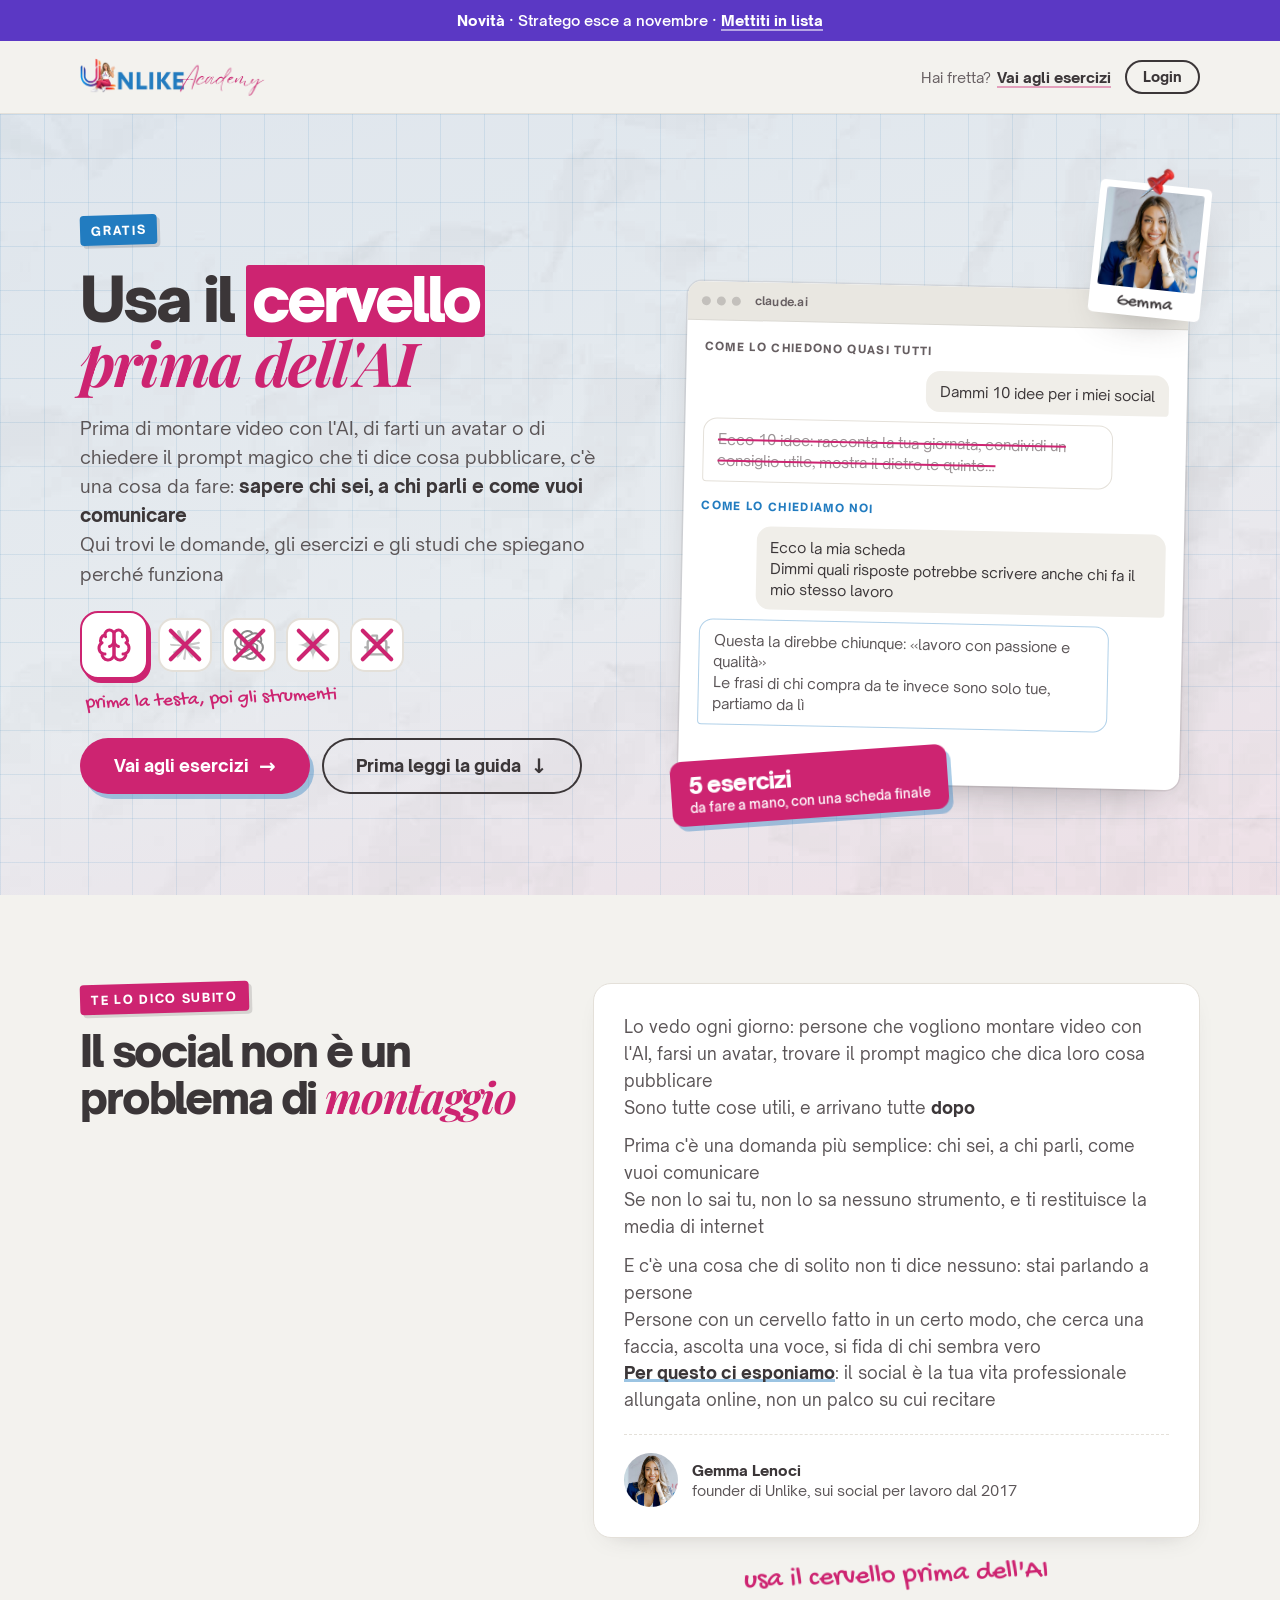
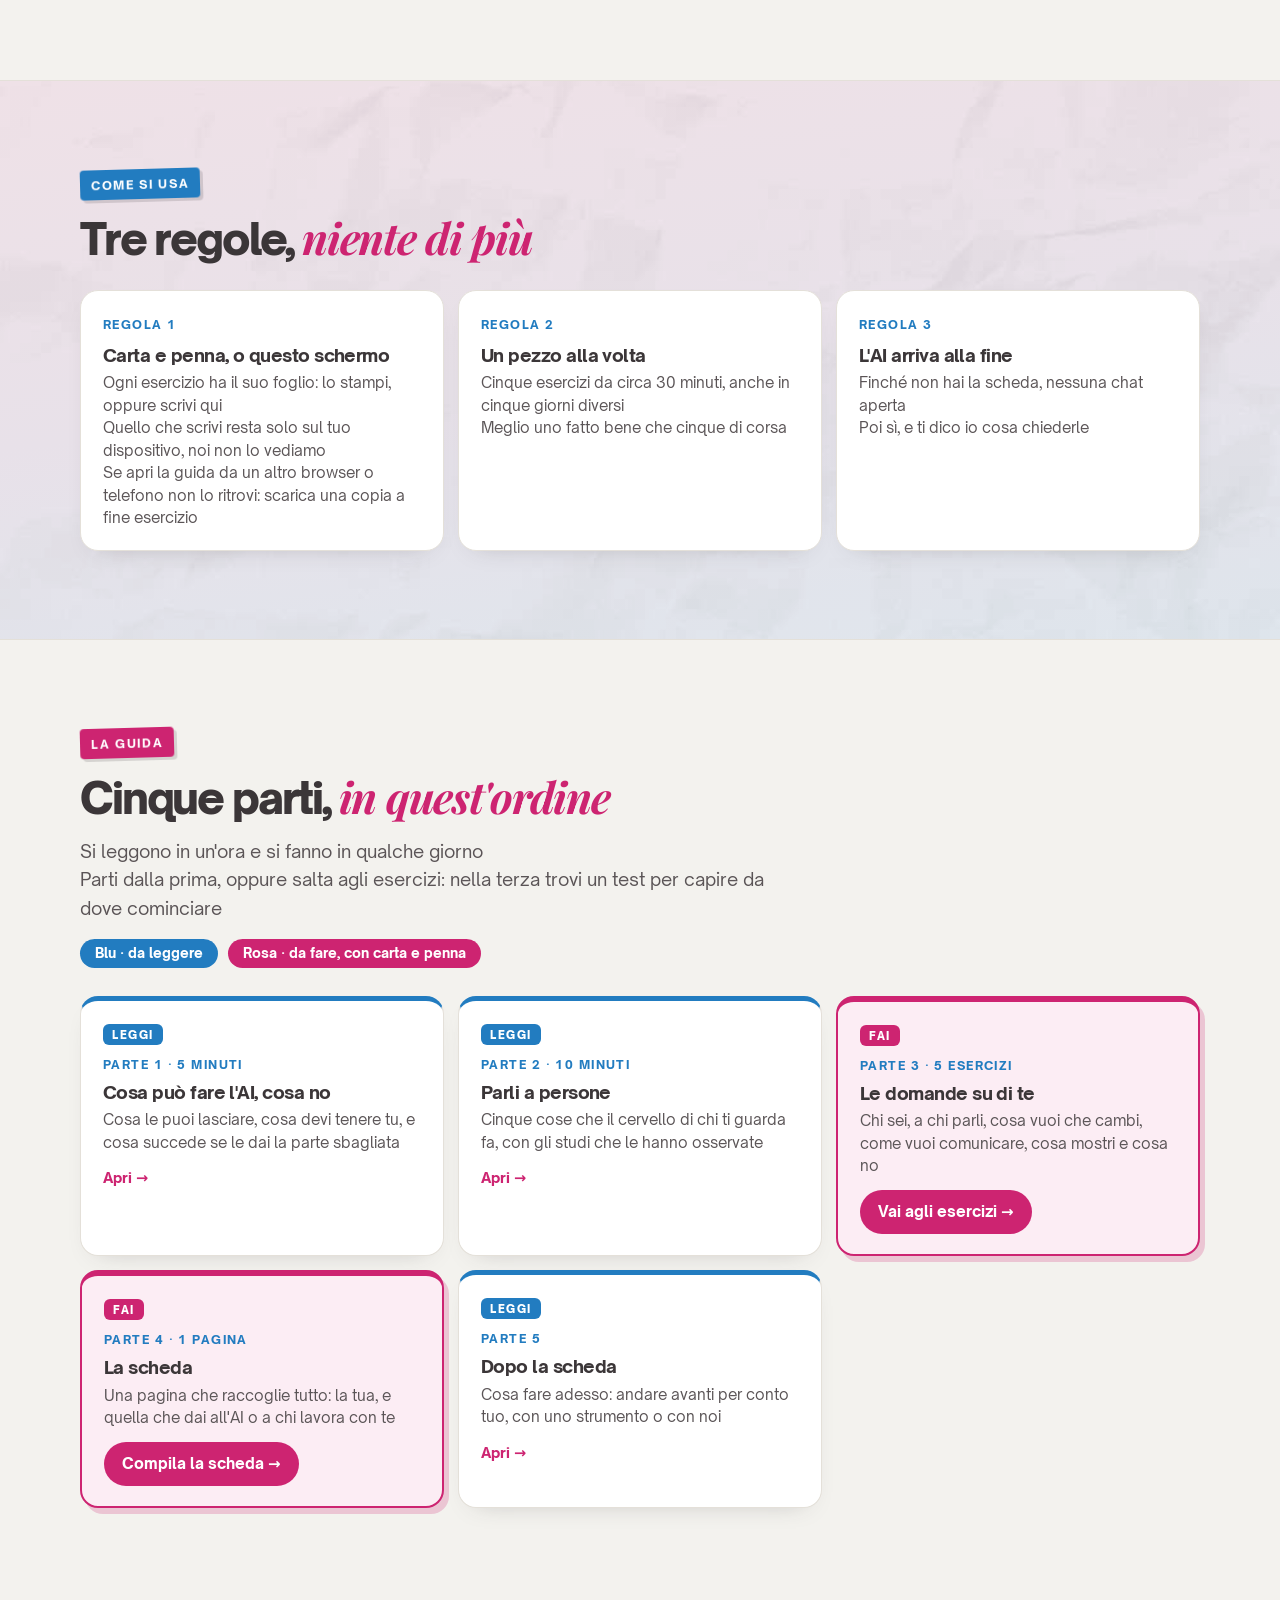
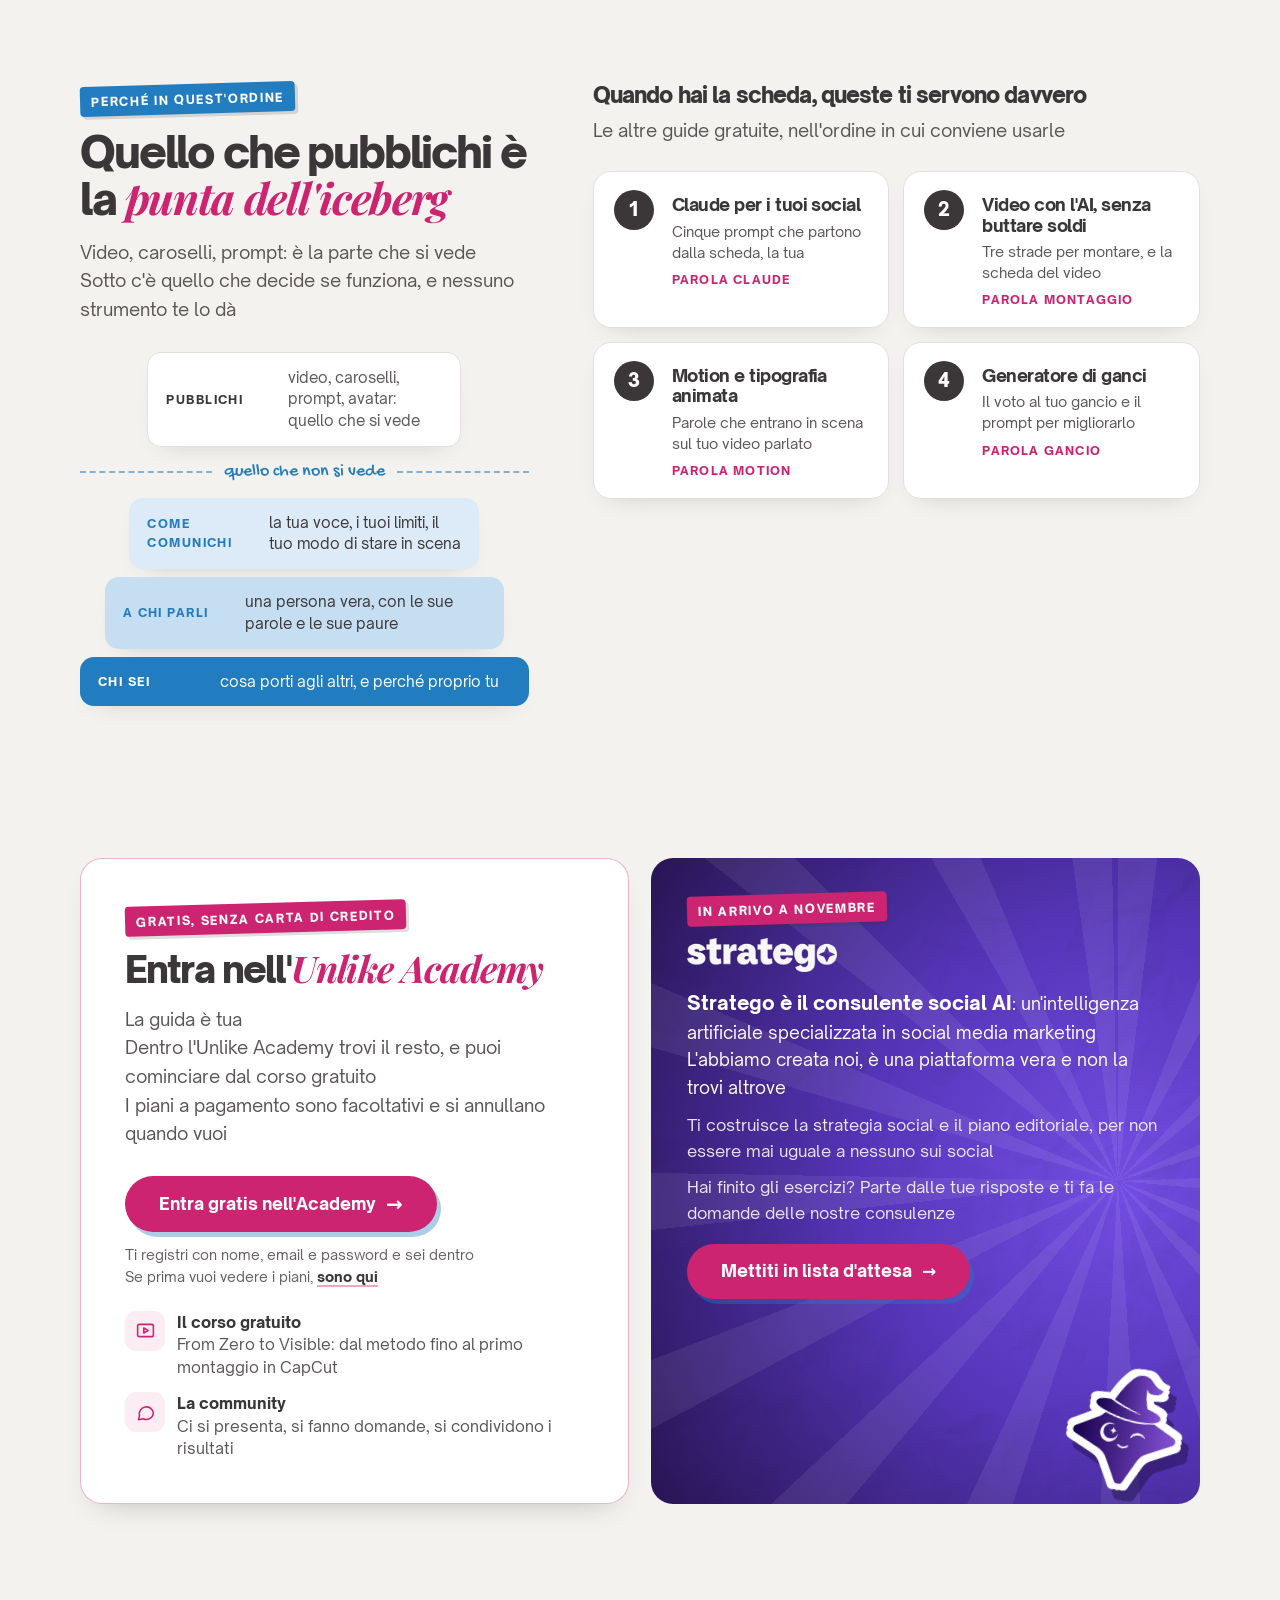
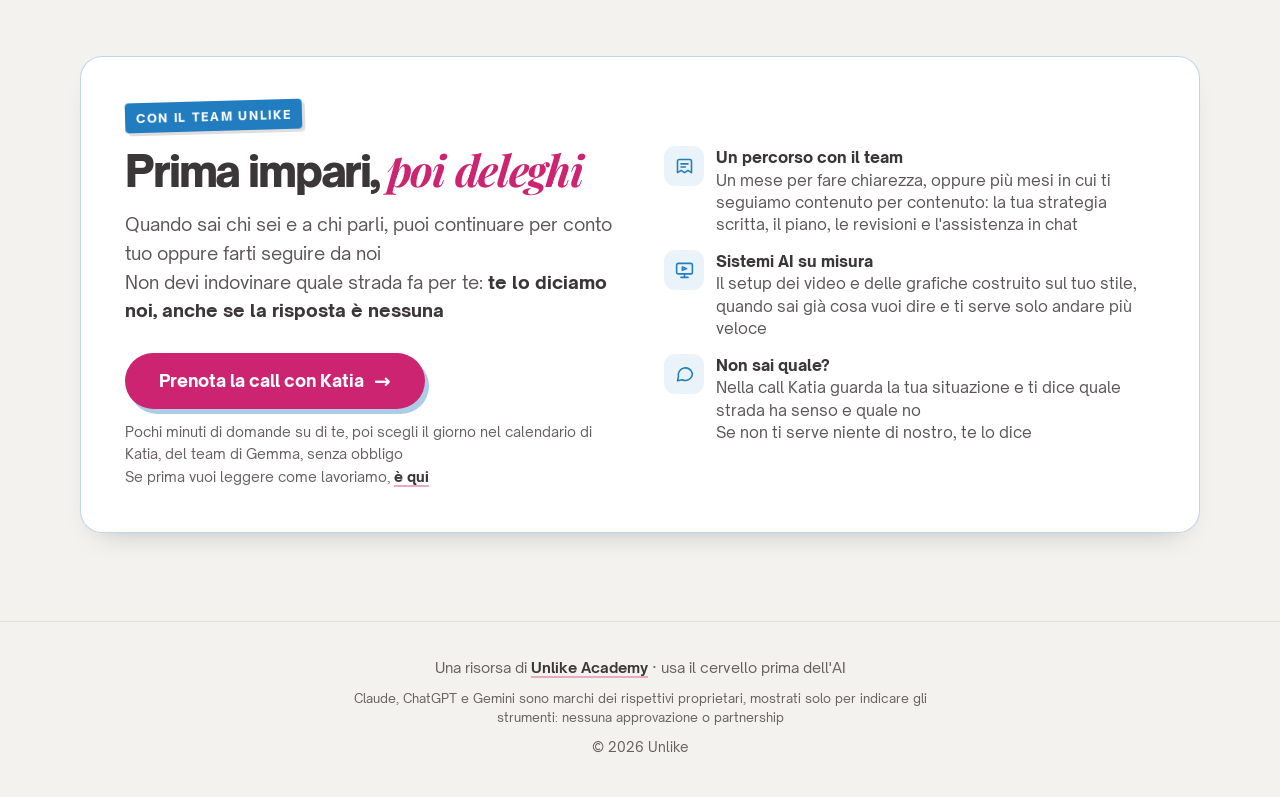
==== commit f1778d30: "Testi neutri, senza distinzione di genere; Academy a sinistra e Stratego (consulente social AI) a de" ====
--- a/index.html
+++ b/index.html
@@ -66,8 +66,8 @@
           <div class="msg tu">Dammi 10 idee per i miei social</div>
           <div class="msg ai no">Ecco 10 idee: racconta la tua giornata, condividi un consiglio utile, mostra il dietro le quinte…</div>
           <span class="lbl si">Come lo chiediamo noi</span>
-          <div class="msg tu">Ecco la mia scheda<br>Dimmi quali risposte potrebbe scrivere anche una mia concorrente</div>
-          <div class="msg ai ok">Questa la direbbe chiunque: «lavoro con passione e qualità»<br>Le frasi delle tue clienti invece sono solo tue, partiamo da lì</div>
+          <div class="msg tu">Ecco la mia scheda<br>Dimmi quali risposte potrebbe scrivere anche chi fa il mio stesso lavoro</div>
+          <div class="msg ai ok">Questa la direbbe chiunque: «lavoro con passione e qualità»<br>Le frasi di chi compra da te invece sono solo tue, partiamo da lì</div>
         </div>
       </div>
       <div class="sticker"><b>5 esercizi</b><small>da fare a mano, con una scheda finale</small></div>
@@ -116,30 +116,10 @@
       <a class="part leggi" href="persone.html" style="text-decoration:none"><span class="tipo leggi">Leggi</span><span class="no">Parte 2 · 10 minuti</span><h3>Parli a persone</h3><p>Cinque cose che il cervello di chi ti guarda fa, con gli studi che le hanno osservate</p><span class="vai">Apri &rarr;</span></a>
       <a class="part fai" href="domande.html" style="text-decoration:none"><span class="tipo fai">Fai</span><span class="no">Parte 3 · 5 esercizi</span><h3>Le domande su di te</h3><p>Chi sei, a chi parli, cosa vuoi che cambi, come vuoi comunicare, cosa mostri e cosa no</p><span class="vai">Vai agli esercizi &rarr;</span></a>
       <a class="part fai" href="scheda.html" style="text-decoration:none"><span class="tipo fai">Fai</span><span class="no">Parte 4 · 1 pagina</span><h3>La scheda</h3><p>Una pagina che raccoglie tutto: la tua, e quella che dai all'AI o a chi lavora con te</p><span class="vai">Compila la scheda &rarr;</span></a>
-      <a class="part leggi" href="dopo.html" style="text-decoration:none"><span class="tipo leggi">Leggi</span><span class="no">Parte 5</span><h3>Dopo la scheda</h3><p>Cosa fare adesso: andare avanti da sola, con uno strumento o con noi</p><span class="vai">Apri &rarr;</span></a>
-    </div>
-  </div>
-</section>
-
-<section class="sec team academy">
-  <div class="wrap">
-    <div class="box">
-      <div>
-        <span class="eyebrow rosa">Gratis, senza carta di credito</span>
-        <h2 class="sh">Entra nell'<em>Unlike Academy</em></h2>
-        <p class="lead">La guida è tua<br>Dentro l'Unlike Academy trovi il resto, e puoi cominciare dal corso gratuito<br>I piani a pagamento sono facoltativi e si annullano quando vuoi, tornando al gratuito</p>
-        <div class="btns"><a class="btn" href="https://entra.unlikeacademy.it/?utm_source=cervello&amp;utm_medium=home-academy&amp;utm_campaign=cervello" target="_blank" rel="noopener">Entra gratis nell'Academy <span class="ar">&rarr;</span></a></div>
-        <p class="micro">Ti registri con nome, email e password e sei dentro<br>Se prima vuoi vedere i piani, <a href="https://academy.unlikeacademy.it/?utm_source=cervello&amp;utm_medium=home-academy&amp;utm_campaign=cervello" target="_blank" rel="noopener">sono qui</a></p>
-      </div>
-      <ul>
-        <li><span class="ic"><svg viewBox="0 0 24 24"><rect x="3" y="5" width="18" height="14" rx="2"/><path d="M10 9.2l5 2.8-5 2.8z"/></svg></span><span><b>Il corso gratuito</b>From Zero to Visible: dal metodo fino al primo montaggio in CapCut</span></li>
-        <li><span class="ic"><svg viewBox="0 0 24 24"><path d="M21 12a8 8 0 0 1-11.6 7.1L4 20.2l1.1-4.7A8 8 0 1 1 21 12z"/></svg></span><span><b>La community</b>Ci si presenta, si fanno domande, si condividono i risultati<br>In più una bacheca per trovare o offrire collaborazioni</span></li>
-        <li><span class="ic"><svg viewBox="0 0 24 24"><path d="M4 19V6a2 2 0 0 1 2-2h12a2 2 0 0 1 2 2v13l-4-2.5L12 19l-4-2.5z"/><path d="M8 9h8M8 12.5h5"/></svg></span><span><b>Unlike-pedia e risorse</b>Le novità di Instagram e TikTok, articoli, lezioni sui casi studio e kit per chi fa la social media manager</span></li>
-      </ul>
-    </div>
-  </div>
-</section>
-
+      <a class="part leggi" href="dopo.html" style="text-decoration:none"><span class="tipo leggi">Leggi</span><span class="no">Parte 5</span><h3>Dopo la scheda</h3><p>Cosa fare adesso: andare avanti per conto tuo, con uno strumento o con noi</p><span class="vai">Apri &rarr;</span></a>
+    </div>
+  </div>
+</section>
 
 <section class="sec">
   <div class="wrap split">
@@ -168,17 +148,38 @@
   </div>
 </section>
 
-<section id="stratego" class="int-sec"><div class="wrap stretta">
-  <div class="stbanner">
-    <div>
-      <span class="eyebrow">In arrivo a novembre</span>
-      <img class="wm" src="assets/stratego/stratego-wordmark-bianco.png" alt="Stratego" width="800" height="179">
-      <p>Hai finito gli esercizi? <b>Stratego</b> parte dalle tue risposte: ti fa lui le domande delle nostre consulenze e costruisce la strategia social e il piano editoriale del mese</p>
-      <a class="btn" href="https://stratego.social/?utm_source=cervello&amp;utm_medium=home&amp;utm_campaign=cervello" target="_blank" rel="noopener">Mettiti in lista d'attesa <span>&rarr;</span></a>
-    </div>
-    <img class="mago" src="assets/stratego/mascotte.png" alt="" width="390" height="420" loading="lazy">
-  </div>
-</div></section>
+<section id="stratego" class="sec duo-sec">
+  <div class="wrap">
+    <div class="duo">
+      <div class="team academy">
+        <div class="box">
+          <div>
+            <span class="eyebrow rosa">Gratis, senza carta di credito</span>
+            <h2 class="sh">Entra nell'<em>Unlike Academy</em></h2>
+            <p class="lead">La guida è tua<br>Dentro l'Unlike Academy trovi il resto, e puoi cominciare dal corso gratuito<br>I piani a pagamento sono facoltativi e si annullano quando vuoi</p>
+            <div class="btns"><a class="btn" href="https://entra.unlikeacademy.it/?utm_source=cervello&amp;utm_medium=home-academy&amp;utm_campaign=cervello" target="_blank" rel="noopener">Entra gratis nell'Academy <span class="ar">&rarr;</span></a></div>
+            <p class="micro">Ti registri con nome, email e password e sei dentro<br>Se prima vuoi vedere i piani, <a href="https://academy.unlikeacademy.it/?utm_source=cervello&amp;utm_medium=home-academy&amp;utm_campaign=cervello" target="_blank" rel="noopener">sono qui</a></p>
+          </div>
+          <ul>
+            <li><span class="ic"><svg viewBox="0 0 24 24"><rect x="3" y="5" width="18" height="14" rx="2"/><path d="M10 9.2l5 2.8-5 2.8z"/></svg></span><span><b>Il corso gratuito</b>From Zero to Visible: dal metodo fino al primo montaggio in CapCut</span></li>
+            <li><span class="ic"><svg viewBox="0 0 24 24"><path d="M21 12a8 8 0 0 1-11.6 7.1L4 20.2l1.1-4.7A8 8 0 1 1 21 12z"/></svg></span><span><b>La community</b>Ci si presenta, si fanno domande, si condividono i risultati</span></li>
+          </ul>
+        </div>
+      </div>
+      <div class="stbanner">
+        <div>
+          <span class="eyebrow">In arrivo a novembre</span>
+          <img class="wm" src="assets/stratego/stratego-wordmark-bianco.png" alt="Stratego" width="800" height="179">
+          <p class="def"><b>Stratego è il consulente social AI</b>: un'intelligenza artificiale specializzata in social media marketing<br>L'abbiamo creata noi, è una piattaforma vera e non la trovi altrove</p>
+          <p>Ti costruisce la strategia social e il piano editoriale, per non essere mai uguale a nessuno sui social</p>
+          <p>Hai finito gli esercizi? Parte dalle tue risposte e ti fa le domande delle nostre consulenze</p>
+          <a class="btn" href="https://stratego.social/?utm_source=cervello&amp;utm_medium=home&amp;utm_campaign=cervello" target="_blank" rel="noopener">Mettiti in lista d'attesa <span>&rarr;</span></a>
+        </div>
+        <img class="mago" src="assets/stratego/mascotte.png" alt="" width="390" height="420" loading="lazy">
+      </div>
+    </div>
+  </div>
+</section>
 
 <section class="sec team">
   <div class="wrap">
--- a/assets/cervello.css
+++ b/assets/cervello.css
@@ -300,3 +300,17 @@
 .salva-box{margin-top:18px;background:var(--rosa-bg);border:2px solid var(--fucsia);border-left-width:9px;border-radius:14px;padding:14px 18px;font-size:15.5px;line-height:1.5;color:var(--ink);max-width:46em}
 .salva-box b{color:var(--ink);font-weight:800}
 @media print{.salva-box{display:none!important}}
+
+/* ACADEMY a sinistra e STRATEGO a destra su computer; uno sotto l'altro su telefono e tablet (21/10/2026) */
+.duo-sec{padding:clamp(40px,5vw,64px) 0}
+.duo{display:grid;grid-template-columns:1fr;gap:22px}
+.duo .team .box{grid-template-columns:1fr;gap:22px;align-items:start;height:100%}
+.duo .team{height:100%}
+.duo .team h2.sh{font-size:clamp(1.7rem,3vw,2.3rem)}
+.duo .stbanner{grid-template-columns:1fr;height:100%;align-content:start}
+.duo .stbanner .mago{position:absolute;right:20px;bottom:16px;width:110px}
+.duo .stbanner p.def{font-size:1.08rem;color:#fff;margin-top:16px}
+.duo .stbanner p.def b{font-size:1.12em}
+.duo .stbanner .wm{width:150px}
+@media(min-width:1040px){.duo{grid-template-columns:1fr 1fr;align-items:stretch}}
+@media(max-width:760px){.duo .stbanner .mago{position:static;display:block;width:100px;margin:10px 0 0 auto}}
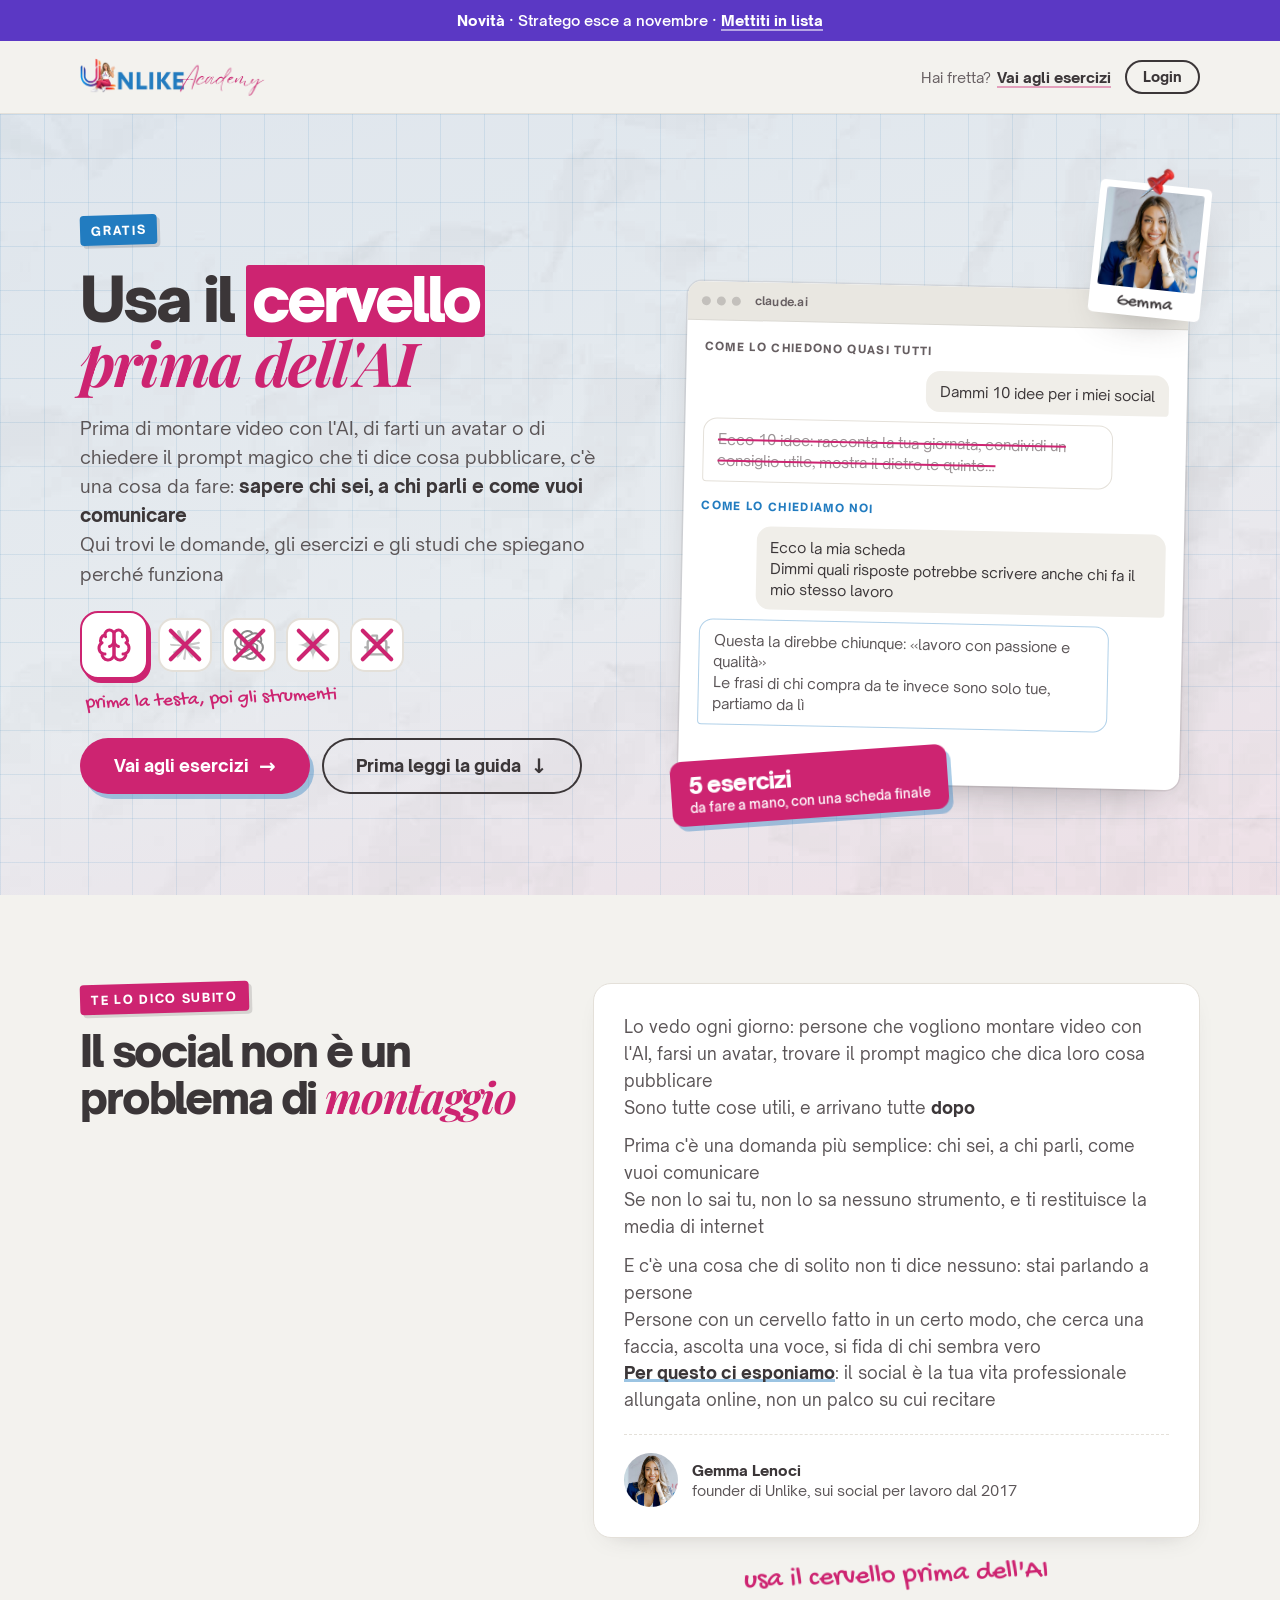
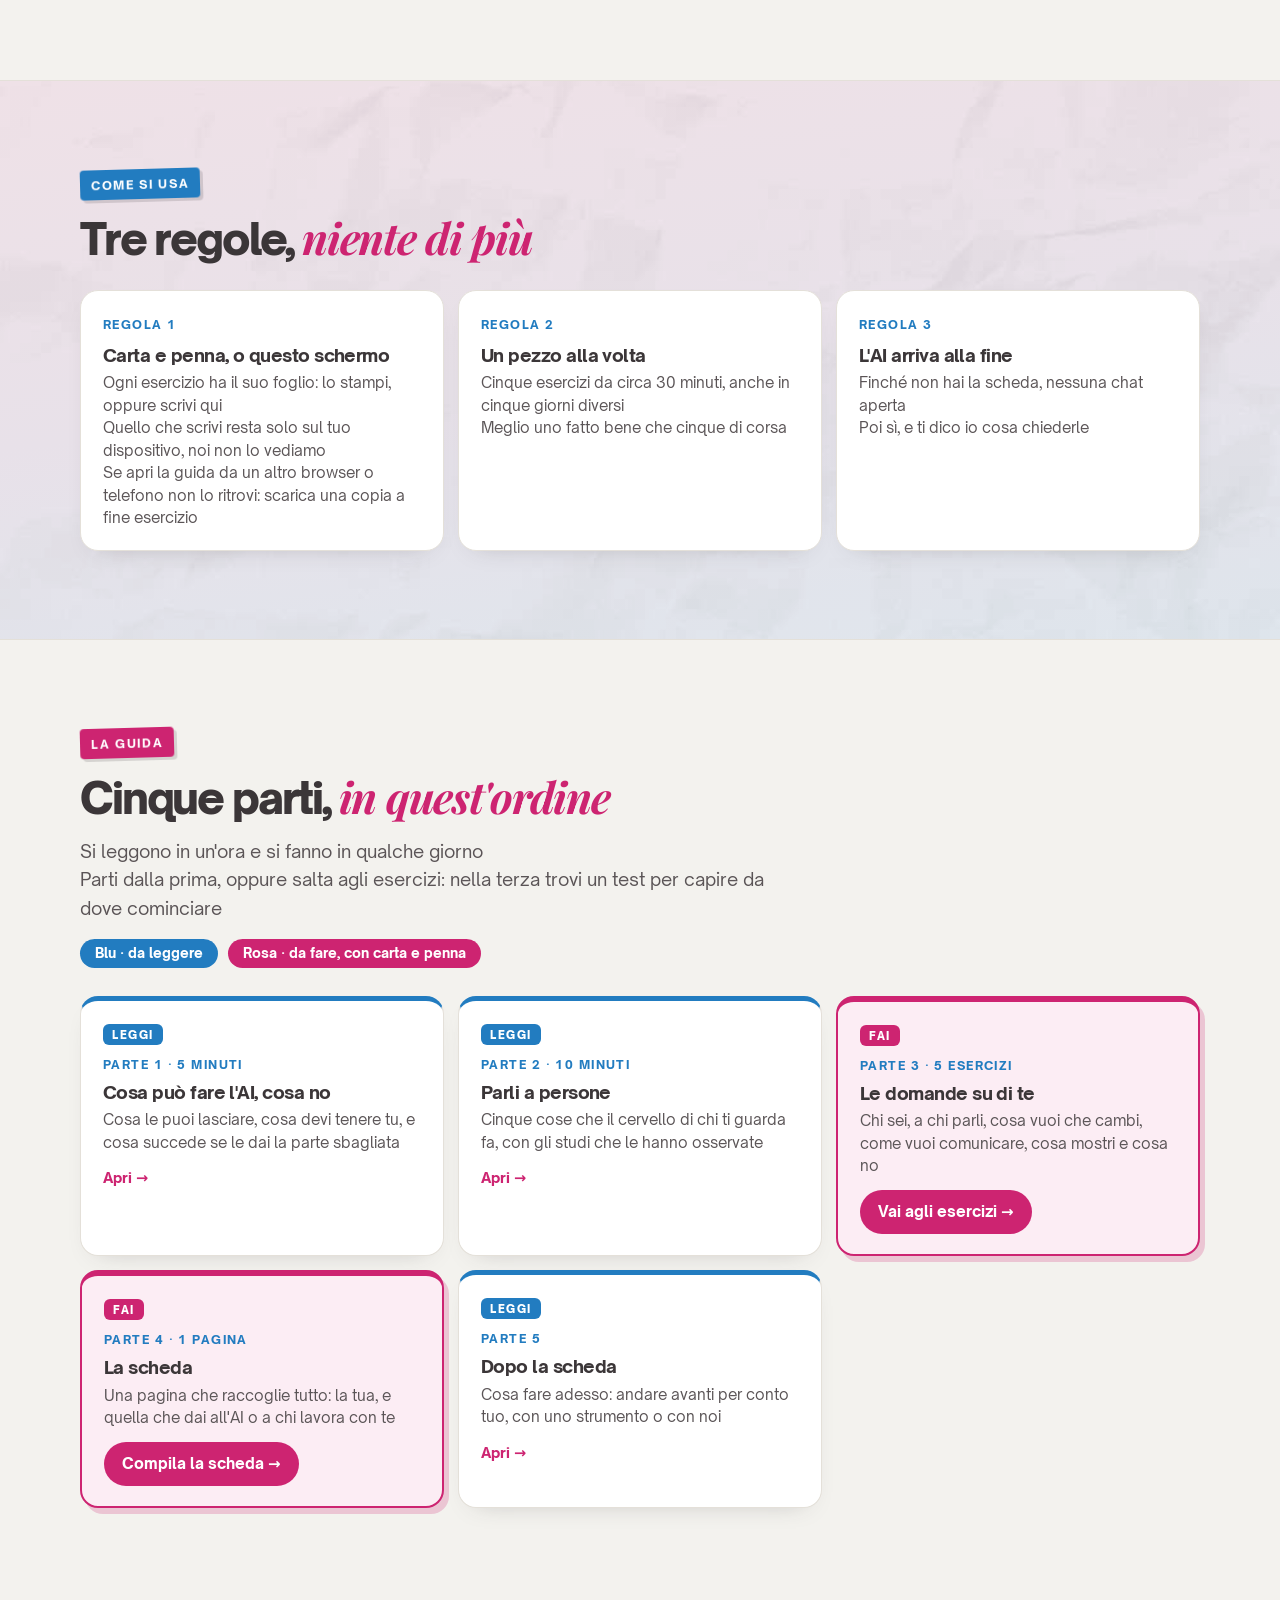
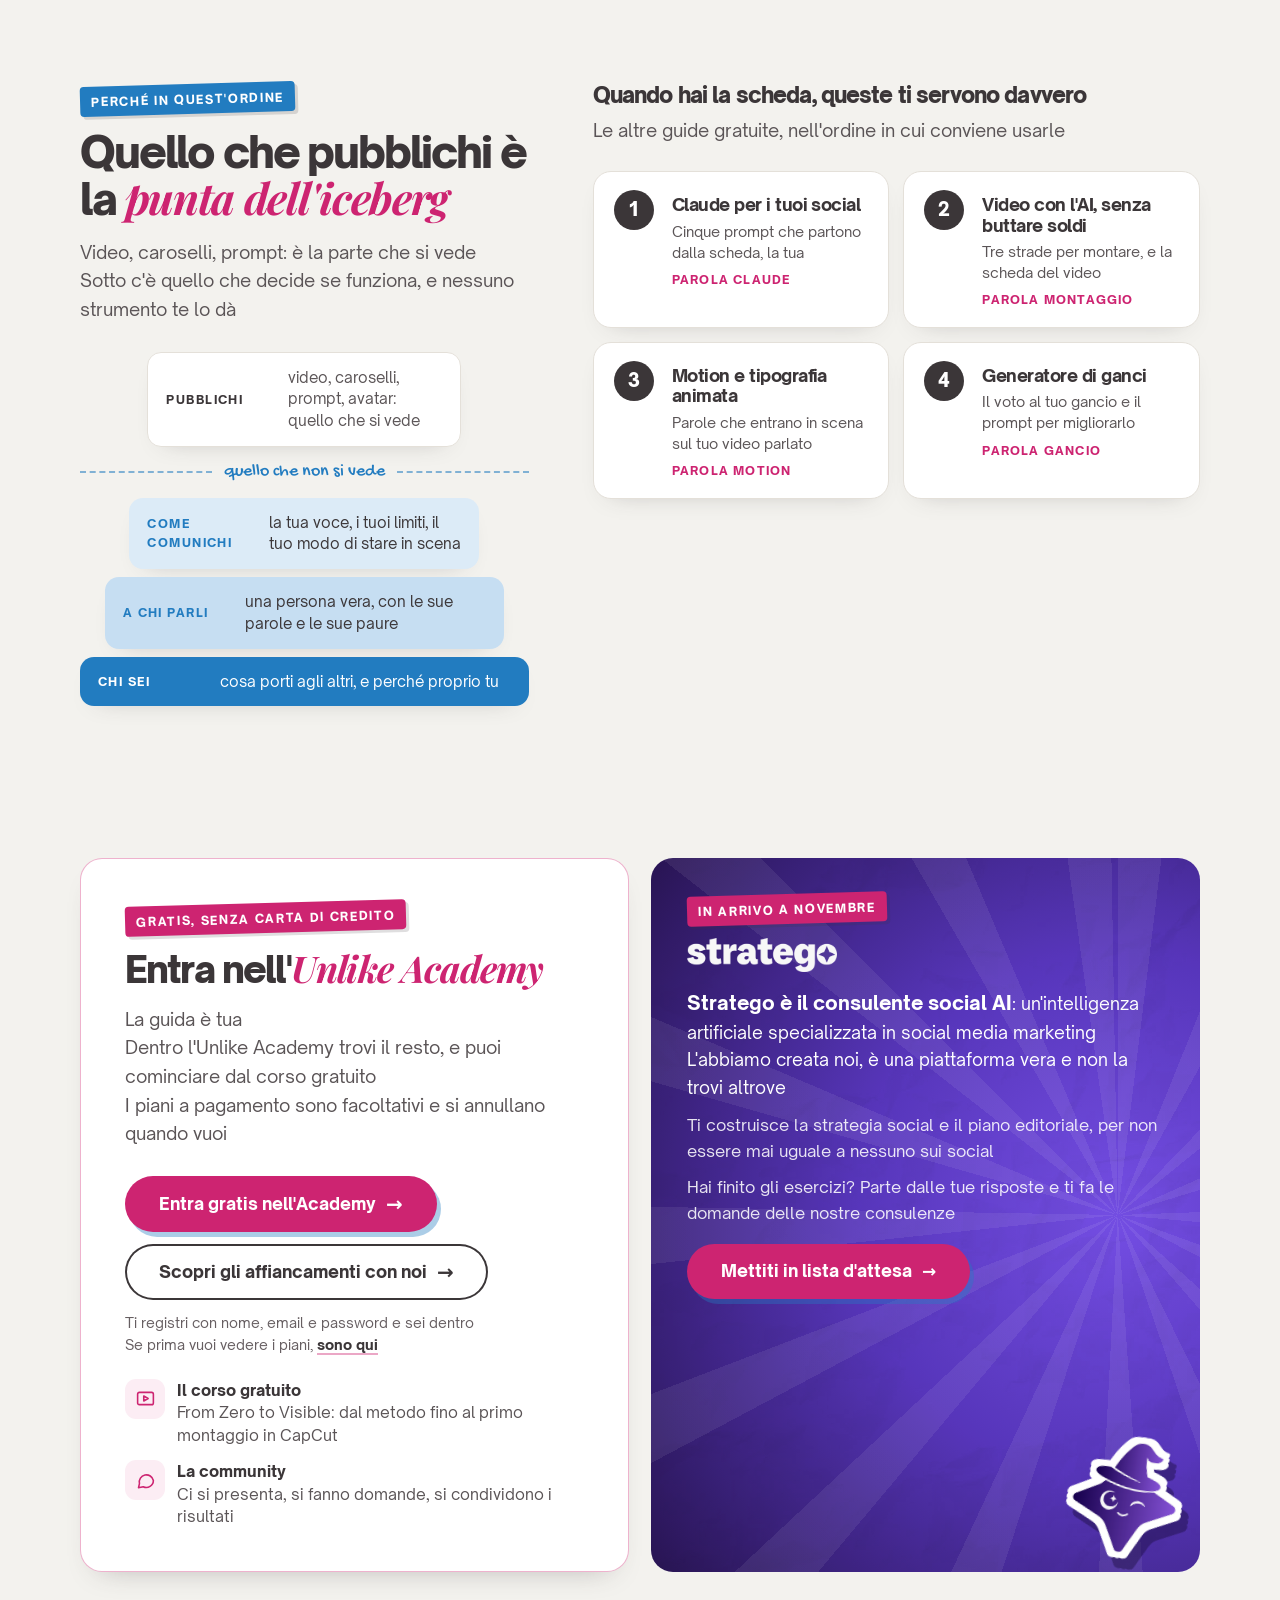
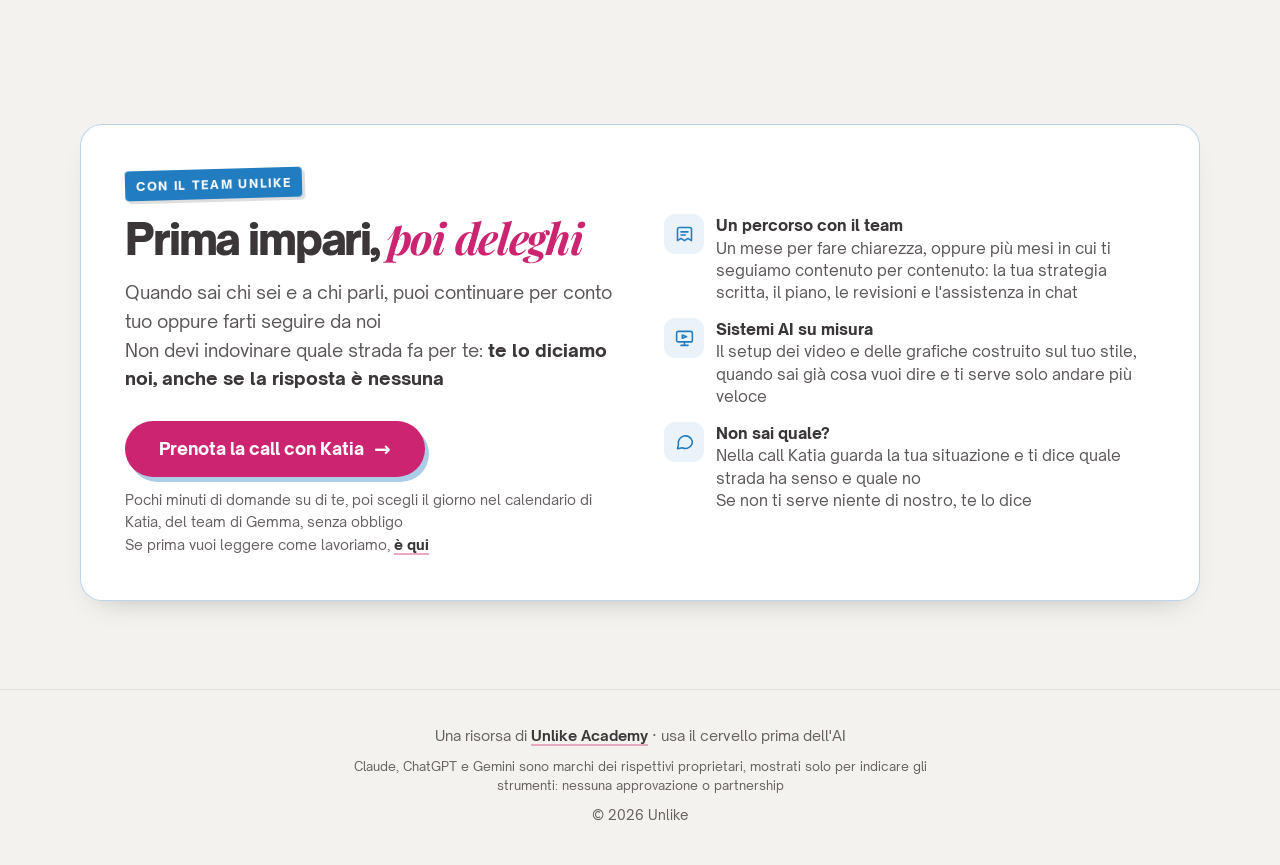
==== commit 47de83ce: "Pulsante «Scopri gli affiancamenti con noi» accanto a «Entra gratis nell'Academy», verso la pagina d" ====
--- a/index.html
+++ b/index.html
@@ -157,7 +157,7 @@
             <span class="eyebrow rosa">Gratis, senza carta di credito</span>
             <h2 class="sh">Entra nell'<em>Unlike Academy</em></h2>
             <p class="lead">La guida è tua<br>Dentro l'Unlike Academy trovi il resto, e puoi cominciare dal corso gratuito<br>I piani a pagamento sono facoltativi e si annullano quando vuoi</p>
-            <div class="btns"><a class="btn" href="https://entra.unlikeacademy.it/?utm_source=cervello&amp;utm_medium=home-academy&amp;utm_campaign=cervello" target="_blank" rel="noopener">Entra gratis nell'Academy <span class="ar">&rarr;</span></a></div>
+            <div class="btns"><a class="btn" href="https://entra.unlikeacademy.it/?utm_source=cervello&amp;utm_medium=home-academy&amp;utm_campaign=cervello" target="_blank" rel="noopener">Entra gratis nell'Academy <span class="ar">&rarr;</span></a><a class="btn btn-linea" href="https://mentoring.unlikeacademy.it/?utm_source=cervello&amp;utm_medium=home-affiancamenti&amp;utm_campaign=cervello" target="_blank" rel="noopener">Scopri gli affiancamenti con noi <span class="ar">&rarr;</span></a></div>
             <p class="micro">Ti registri con nome, email e password e sei dentro<br>Se prima vuoi vedere i piani, <a href="https://academy.unlikeacademy.it/?utm_source=cervello&amp;utm_medium=home-academy&amp;utm_campaign=cervello" target="_blank" rel="noopener">sono qui</a></p>
           </div>
           <ul>
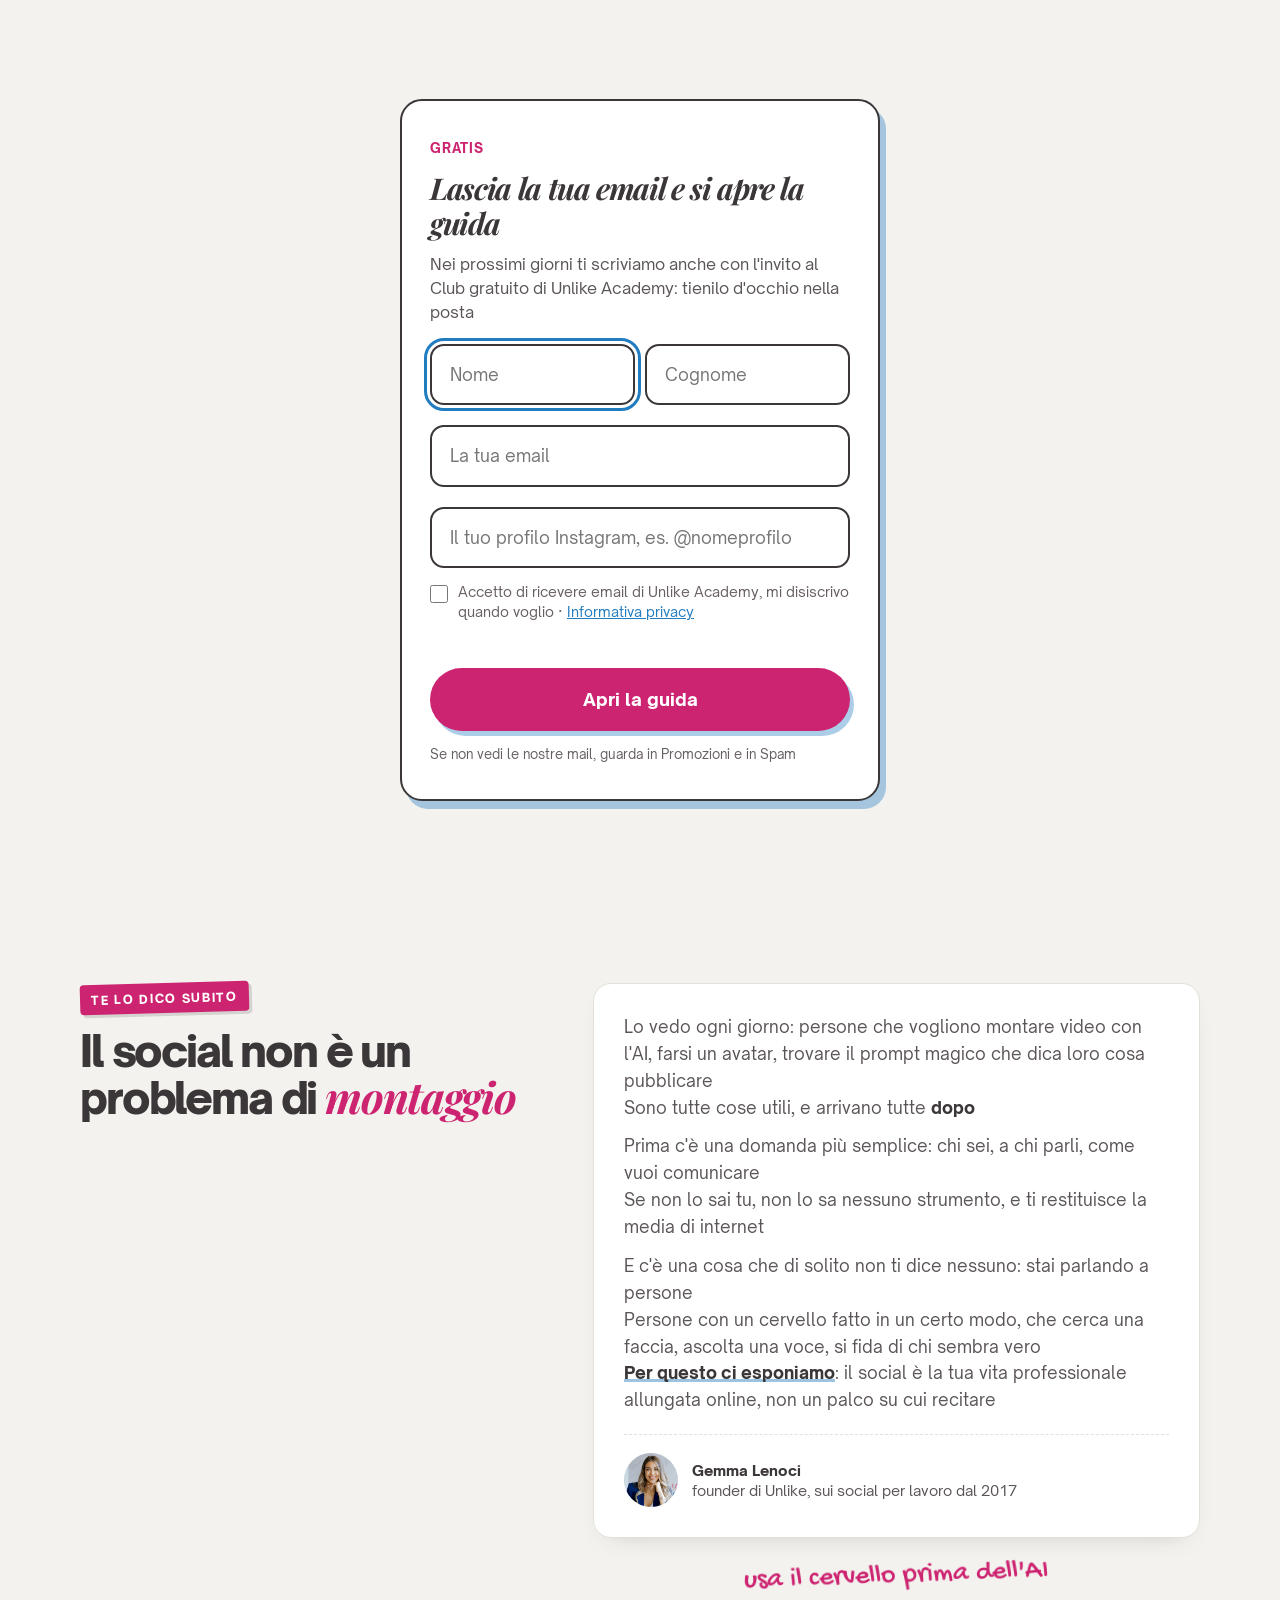
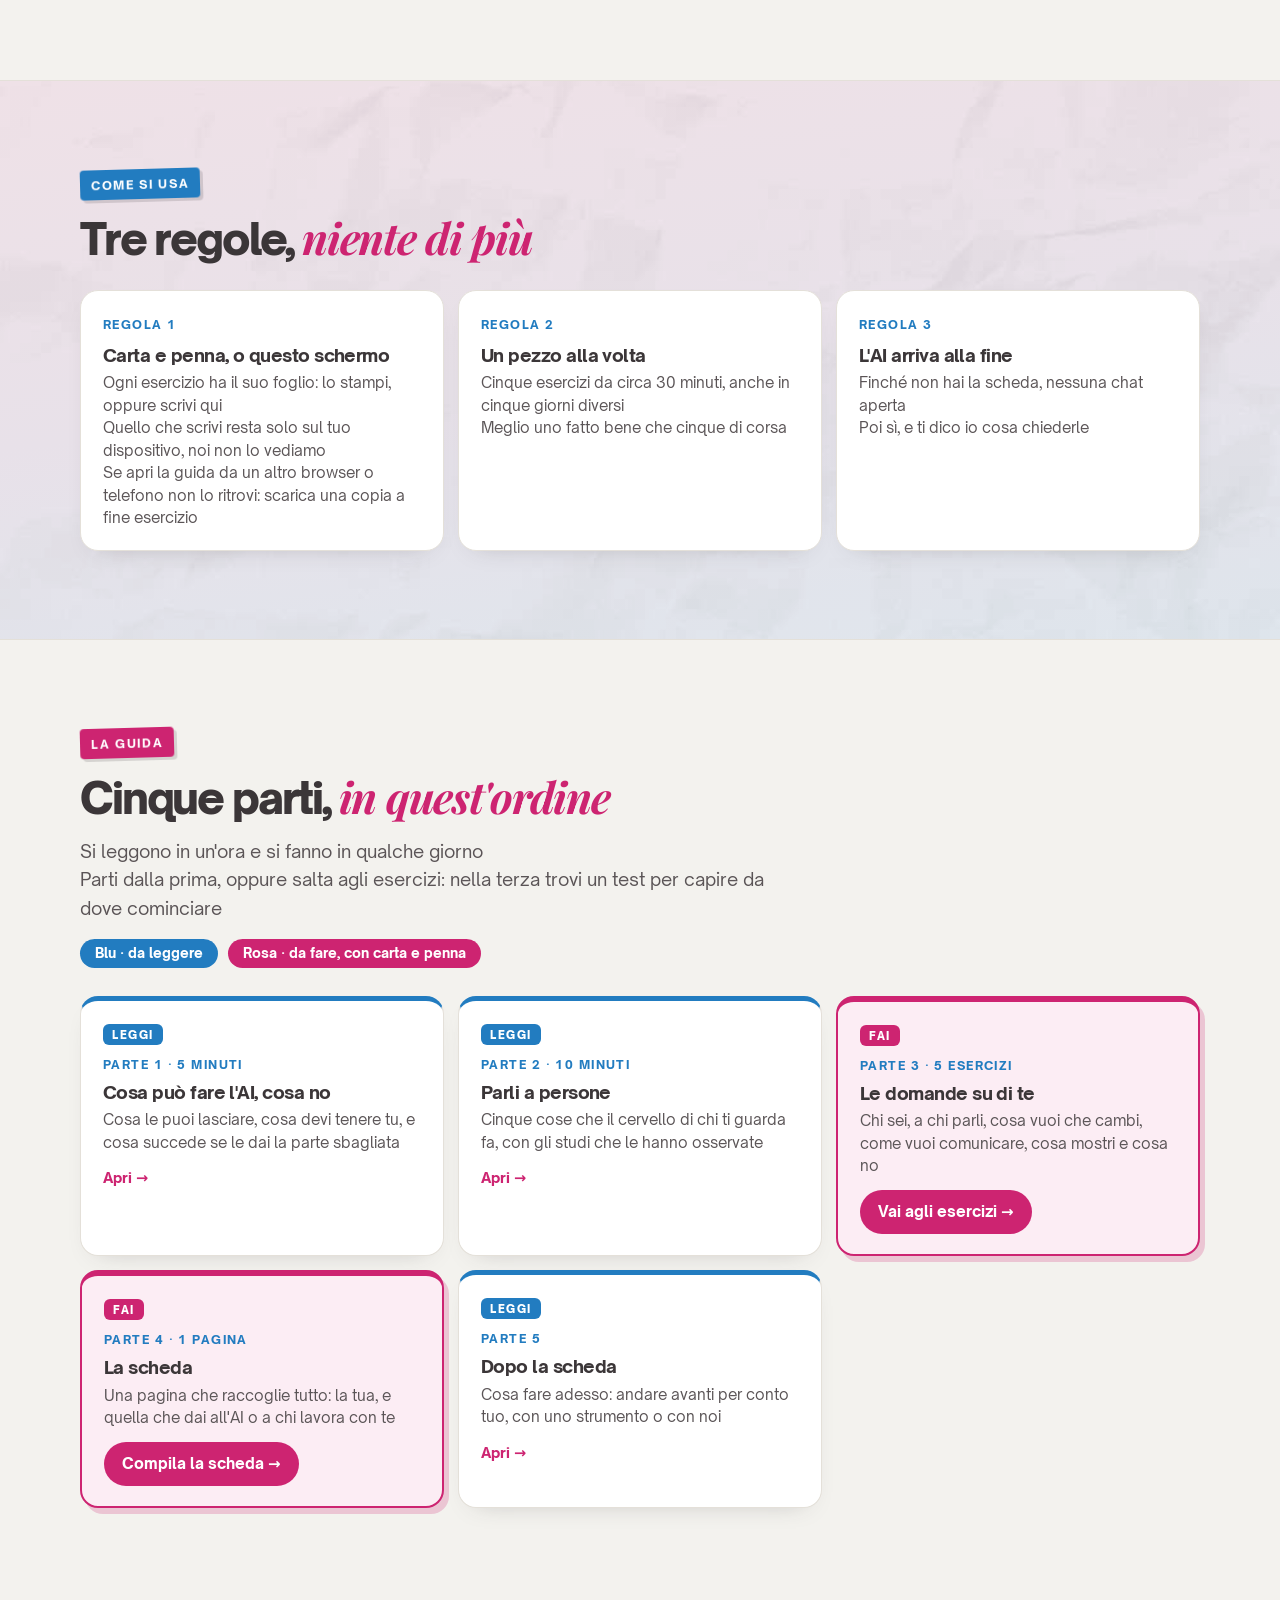
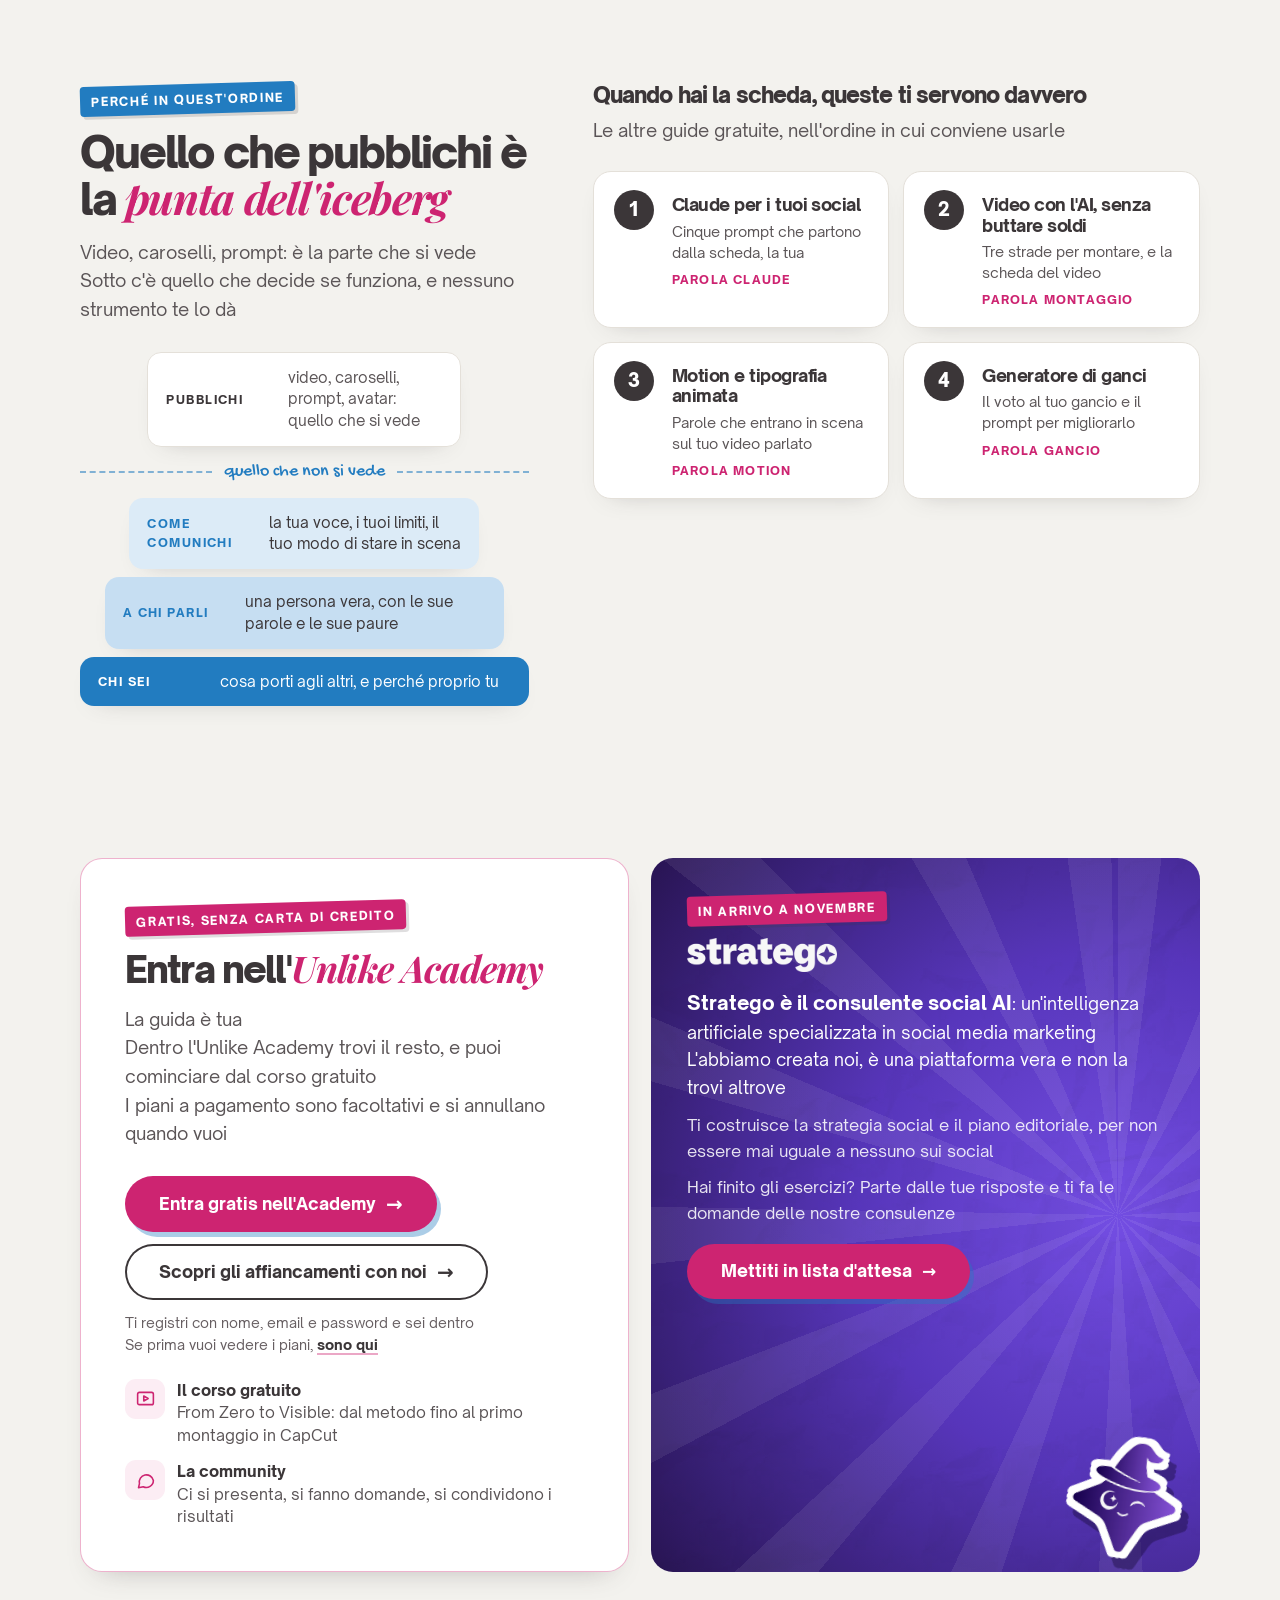
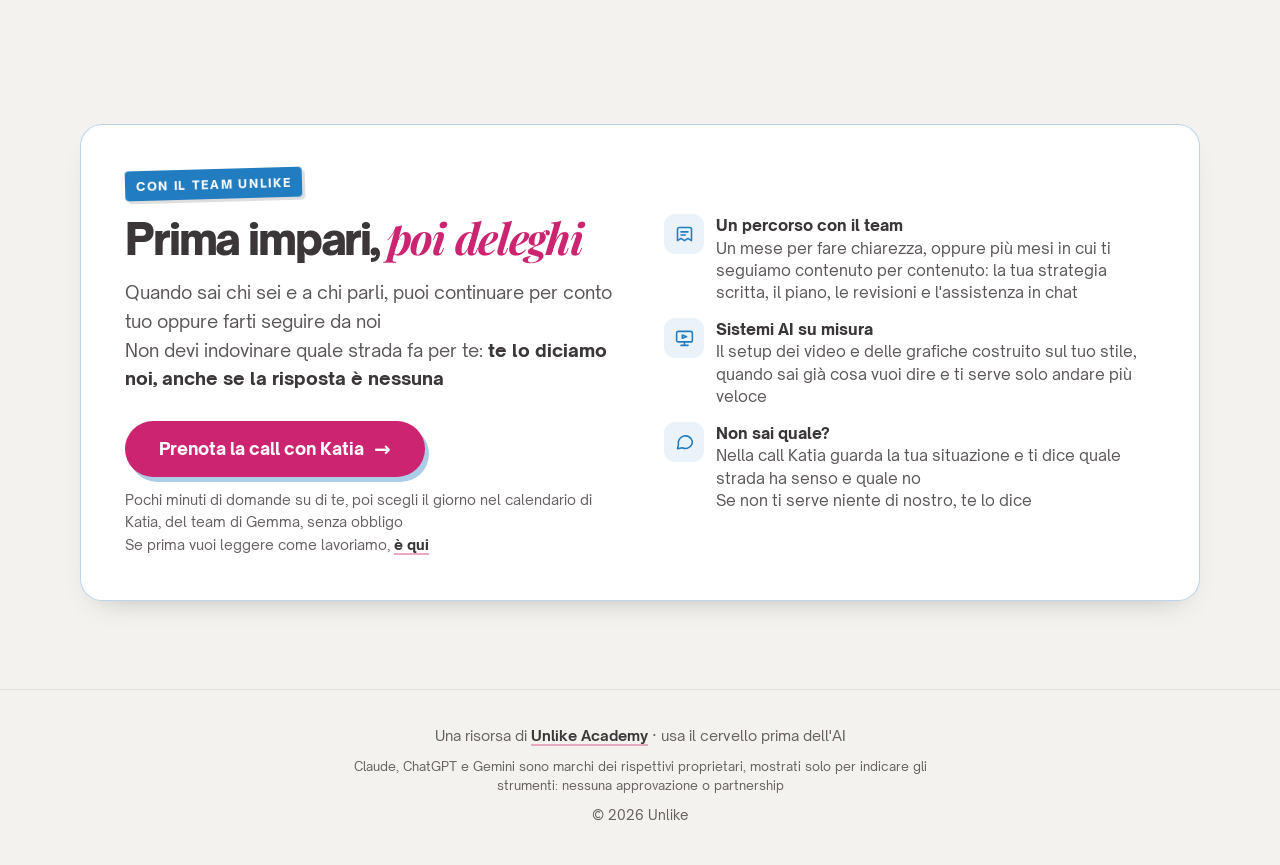
==== commit 992a6f84: "Prova: la guida si apre dopo nome, cognome, email e profilo Instagram (modulo MailerLite) Co-Authore" ====
--- a/index.html
+++ b/index.html
@@ -207,6 +207,7 @@
   <p class="marchi">Claude, ChatGPT e Gemini sono marchi dei rispettivi proprietari, mostrati solo per indicare gli strumenti: nessuna approvazione o partnership</p><p>© 2026 Unlike</p>
 </div></footer>
 
+<script src="assets/accesso.js?v=3"></script>
 <script src="assets/pagina.js?v=2"></script>
 </body>
 </html>
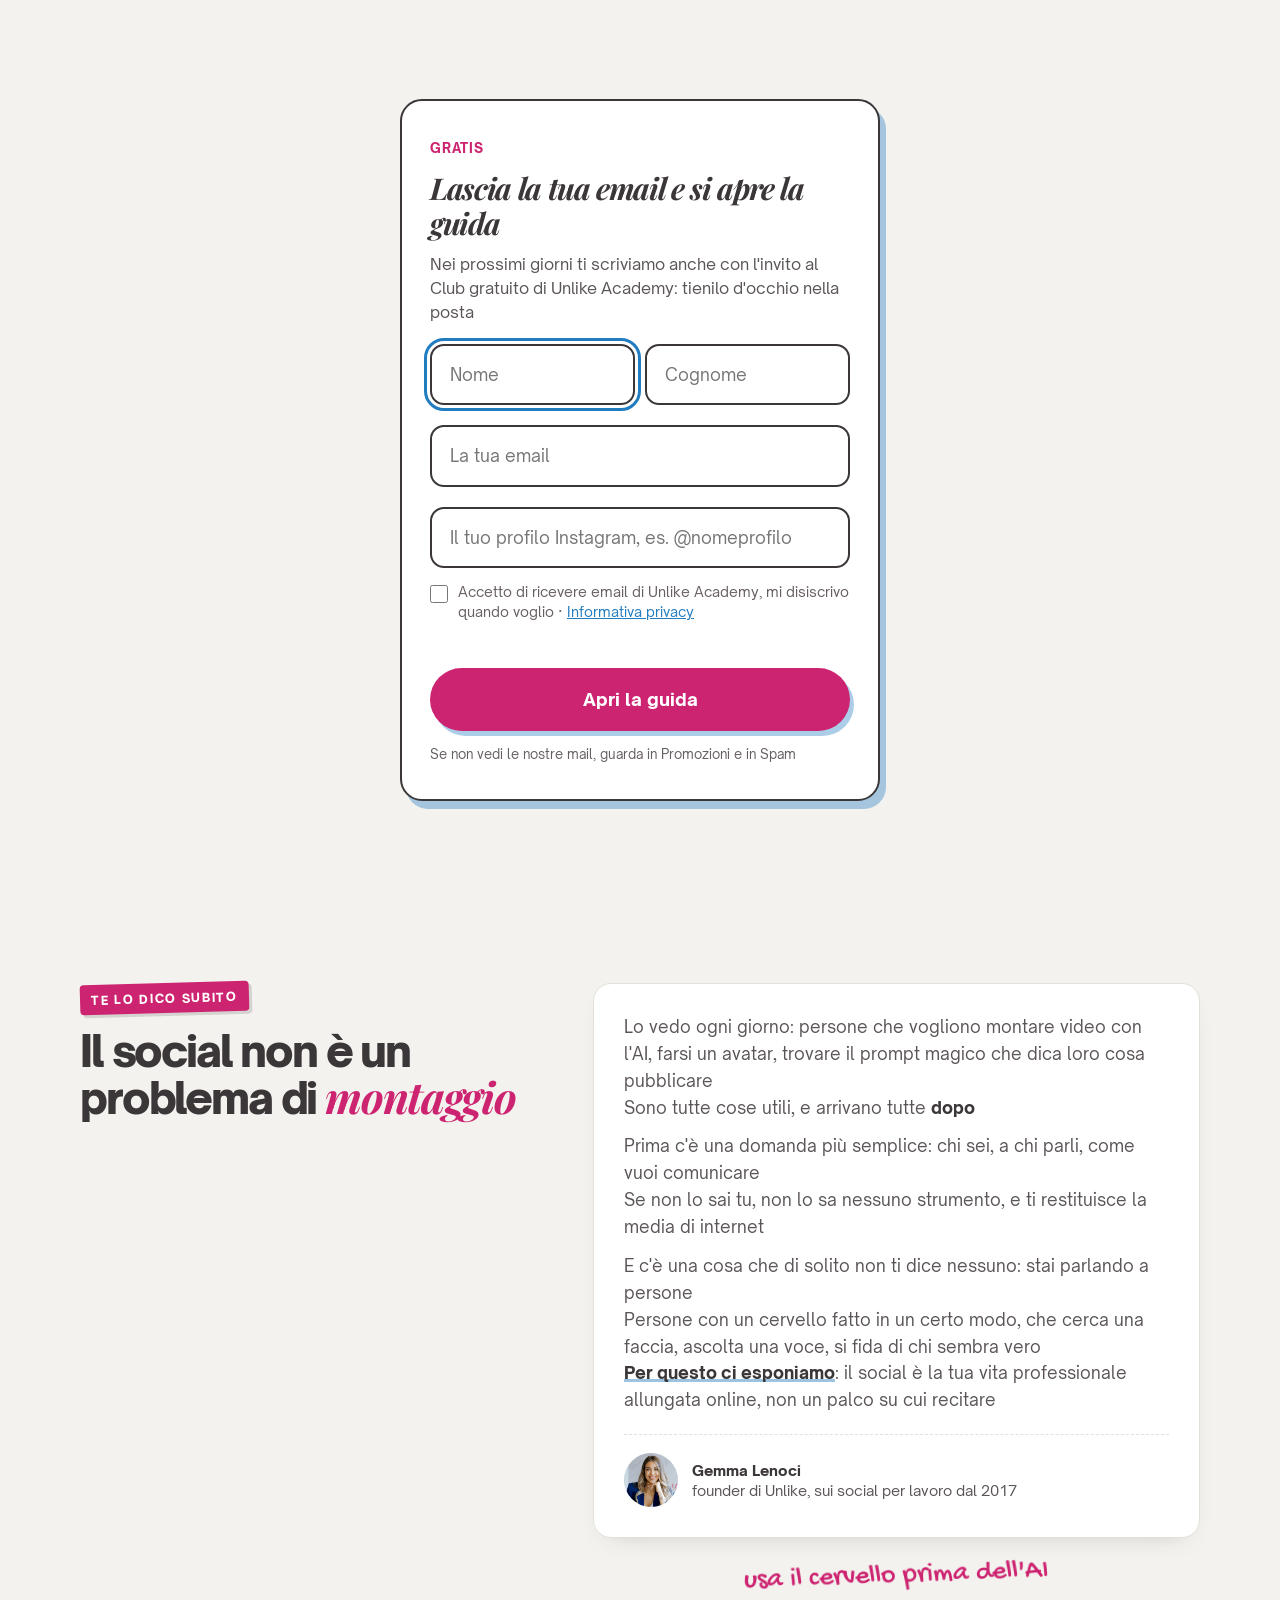
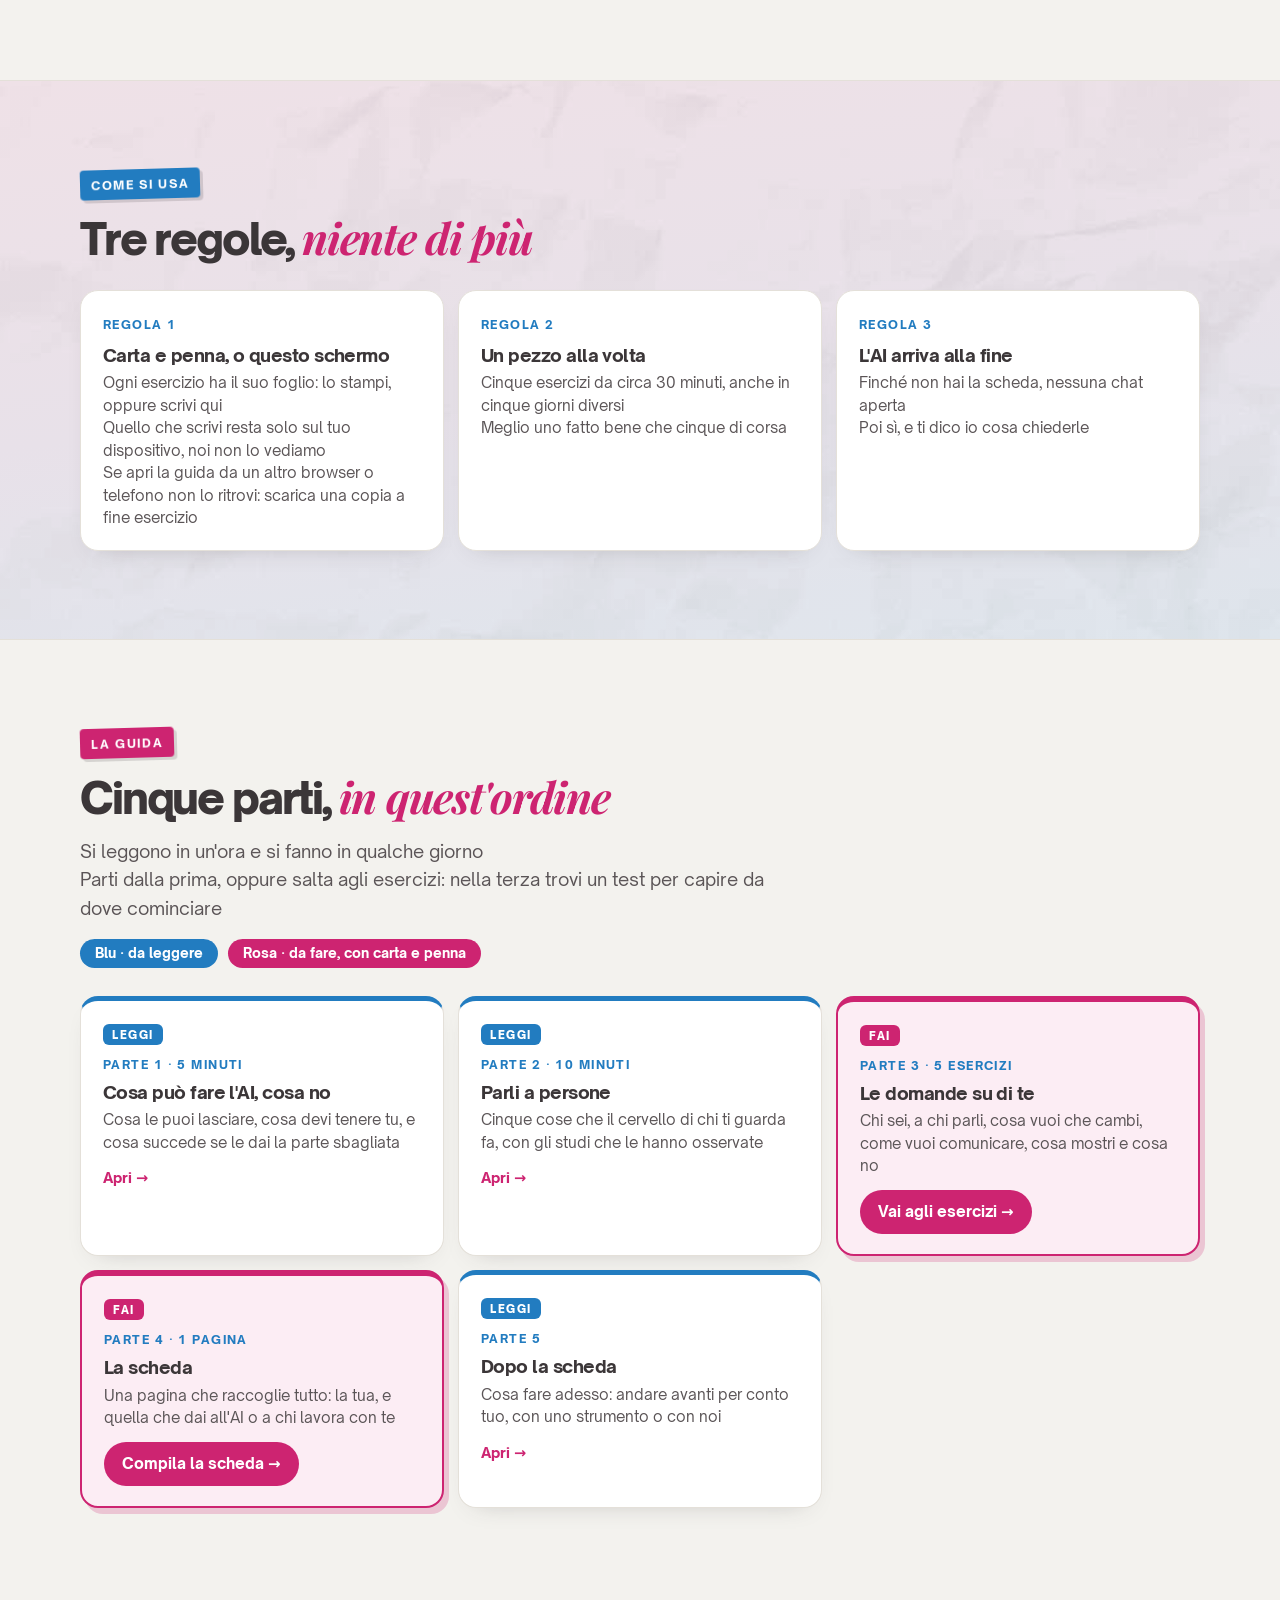
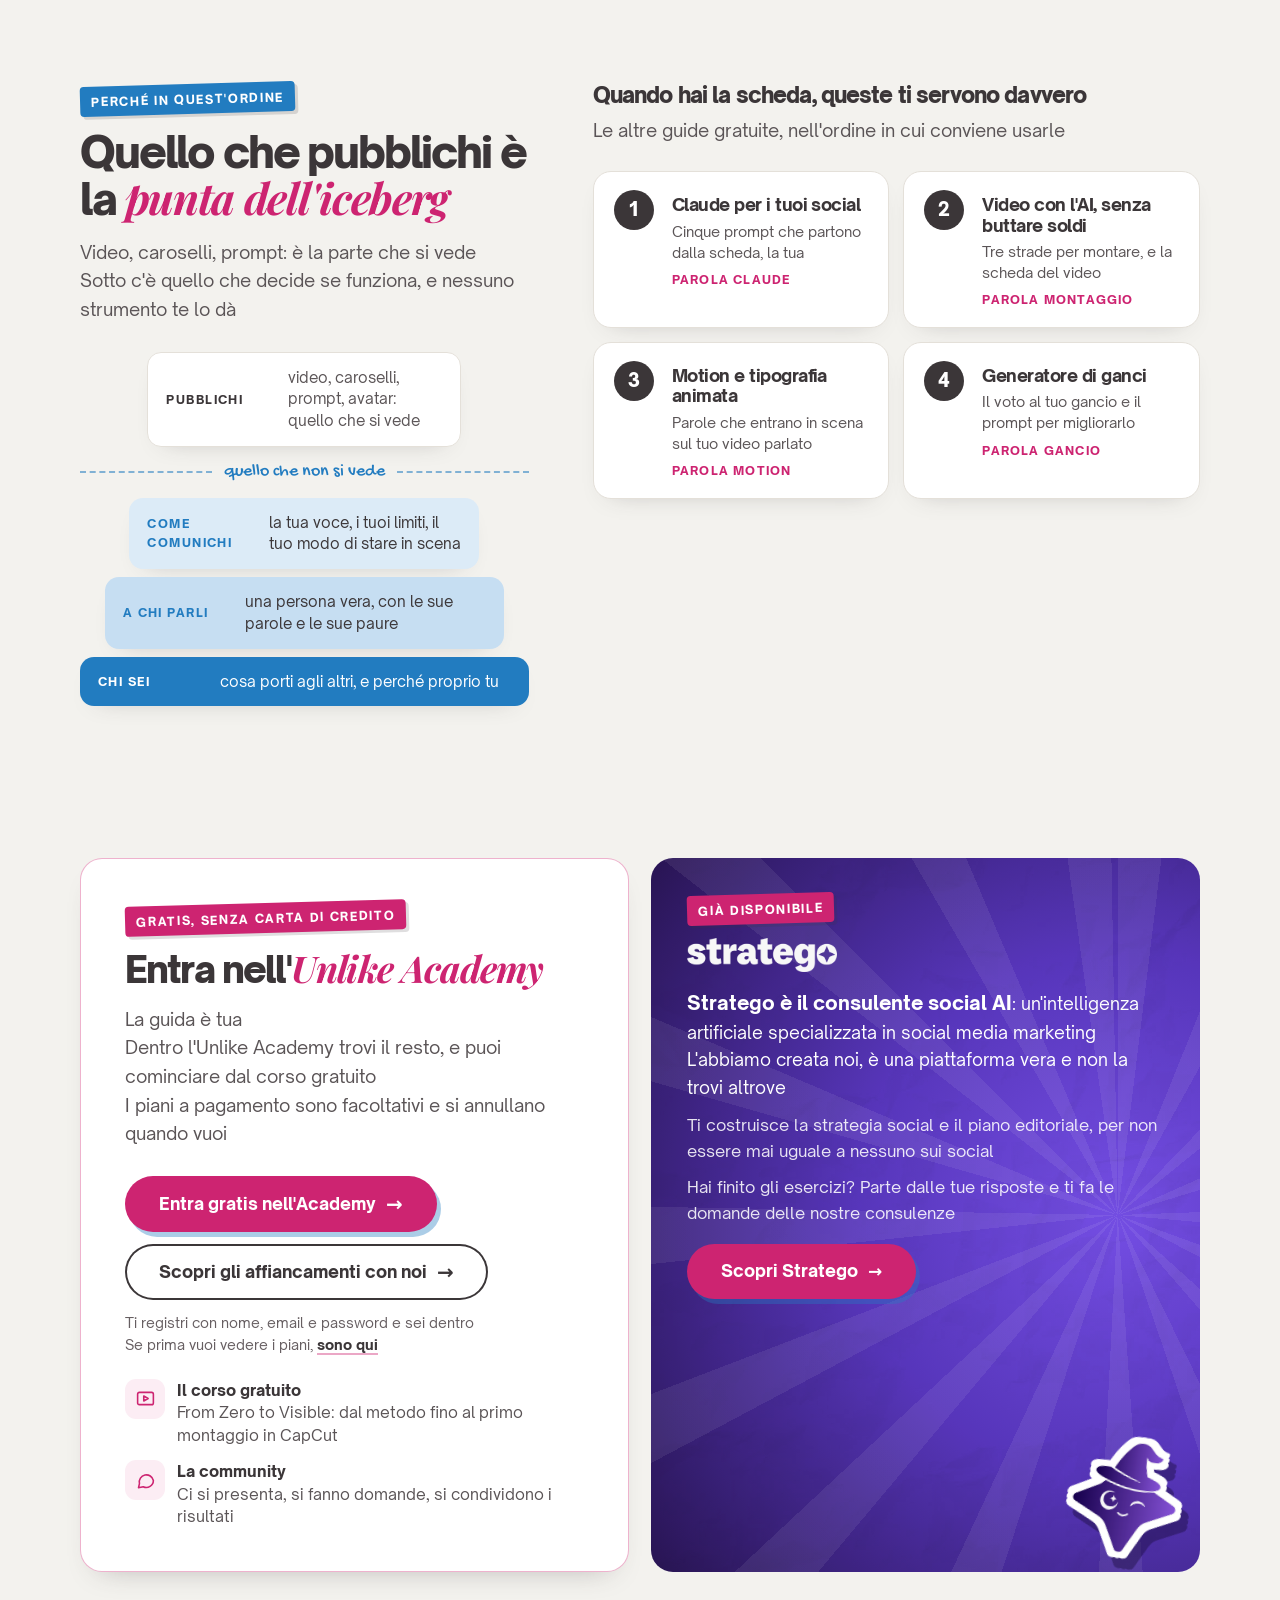
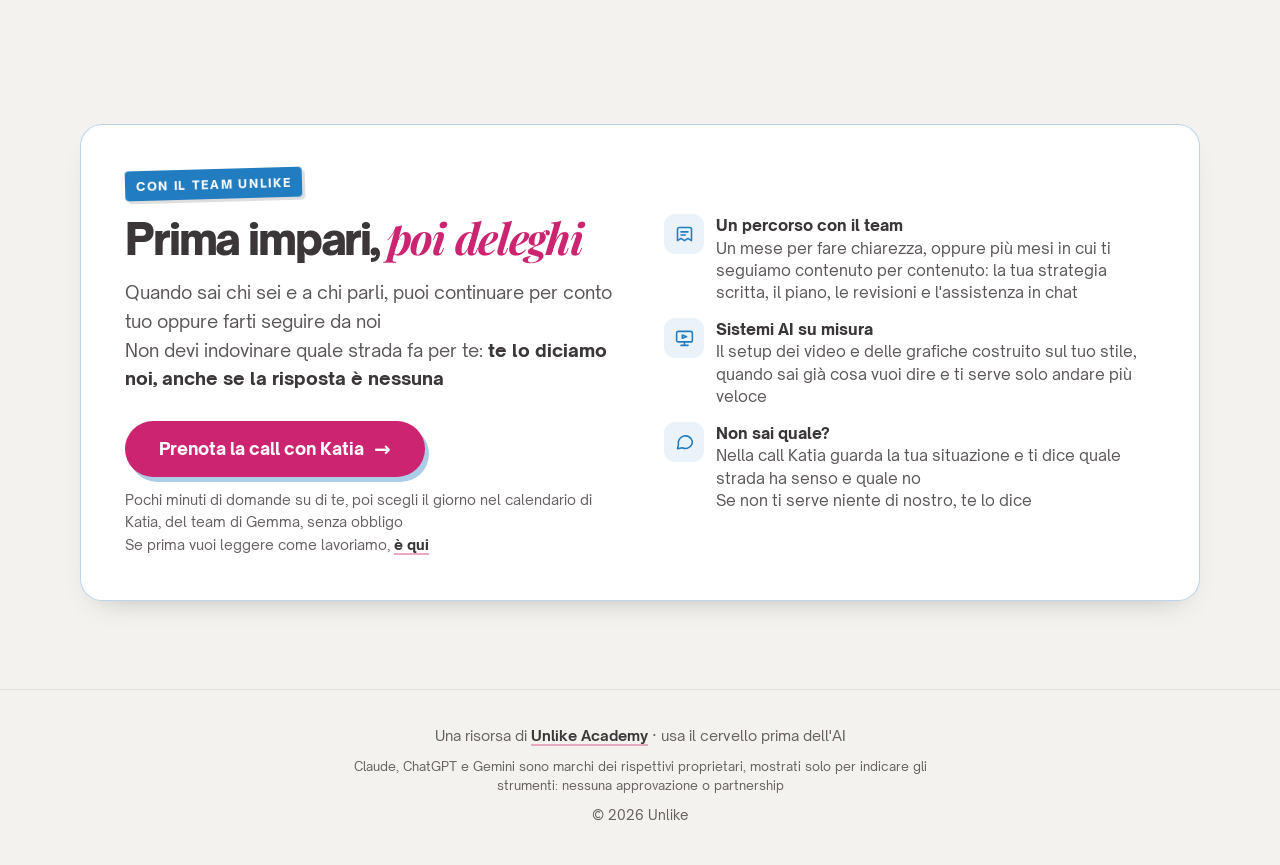
==== commit 01d9fa6b: "Stratego è uscito: via lista d'attesa e «in arrivo a novembre», pulsante Scopri Stratego Co-Authored" ====
--- a/index.html
+++ b/index.html
@@ -21,7 +21,7 @@
 </head>
 <body>
 <a class="vai-es" href="domande.html">Vai agli esercizi <span>&rarr;</span></a>
-<a class="strip" href="#stratego"><b>Novità</b> · Stratego esce a novembre · <u>Mettiti in lista</u></a>
+<a class="strip" href="#stratego"><b>Novità</b> · Stratego è uscito · <u>Scoprilo</u></a>
 
 <header class="wrap hd">
   <img src="assets/logo/logo.webp" alt="Unlike Academy" width="768" height="158">
@@ -168,12 +168,12 @@
       </div>
       <div class="stbanner">
         <div>
-          <span class="eyebrow">In arrivo a novembre</span>
+          <span class="eyebrow">Già disponibile</span>
           <img class="wm" src="assets/stratego/stratego-wordmark-bianco.png" alt="Stratego" width="800" height="179">
           <p class="def"><b>Stratego è il consulente social AI</b>: un'intelligenza artificiale specializzata in social media marketing<br>L'abbiamo creata noi, è una piattaforma vera e non la trovi altrove</p>
           <p>Ti costruisce la strategia social e il piano editoriale, per non essere mai uguale a nessuno sui social</p>
           <p>Hai finito gli esercizi? Parte dalle tue risposte e ti fa le domande delle nostre consulenze</p>
-          <a class="btn" href="https://stratego.social/?utm_source=cervello&amp;utm_medium=home&amp;utm_campaign=cervello" target="_blank" rel="noopener">Mettiti in lista d'attesa <span>&rarr;</span></a>
+          <a class="btn" href="https://stratego.social/?utm_source=cervello&amp;utm_medium=home&amp;utm_campaign=cervello" target="_blank" rel="noopener">Scopri Stratego <span>&rarr;</span></a>
         </div>
         <img class="mago" src="assets/stratego/mascotte.png" alt="" width="390" height="420" loading="lazy">
       </div>
